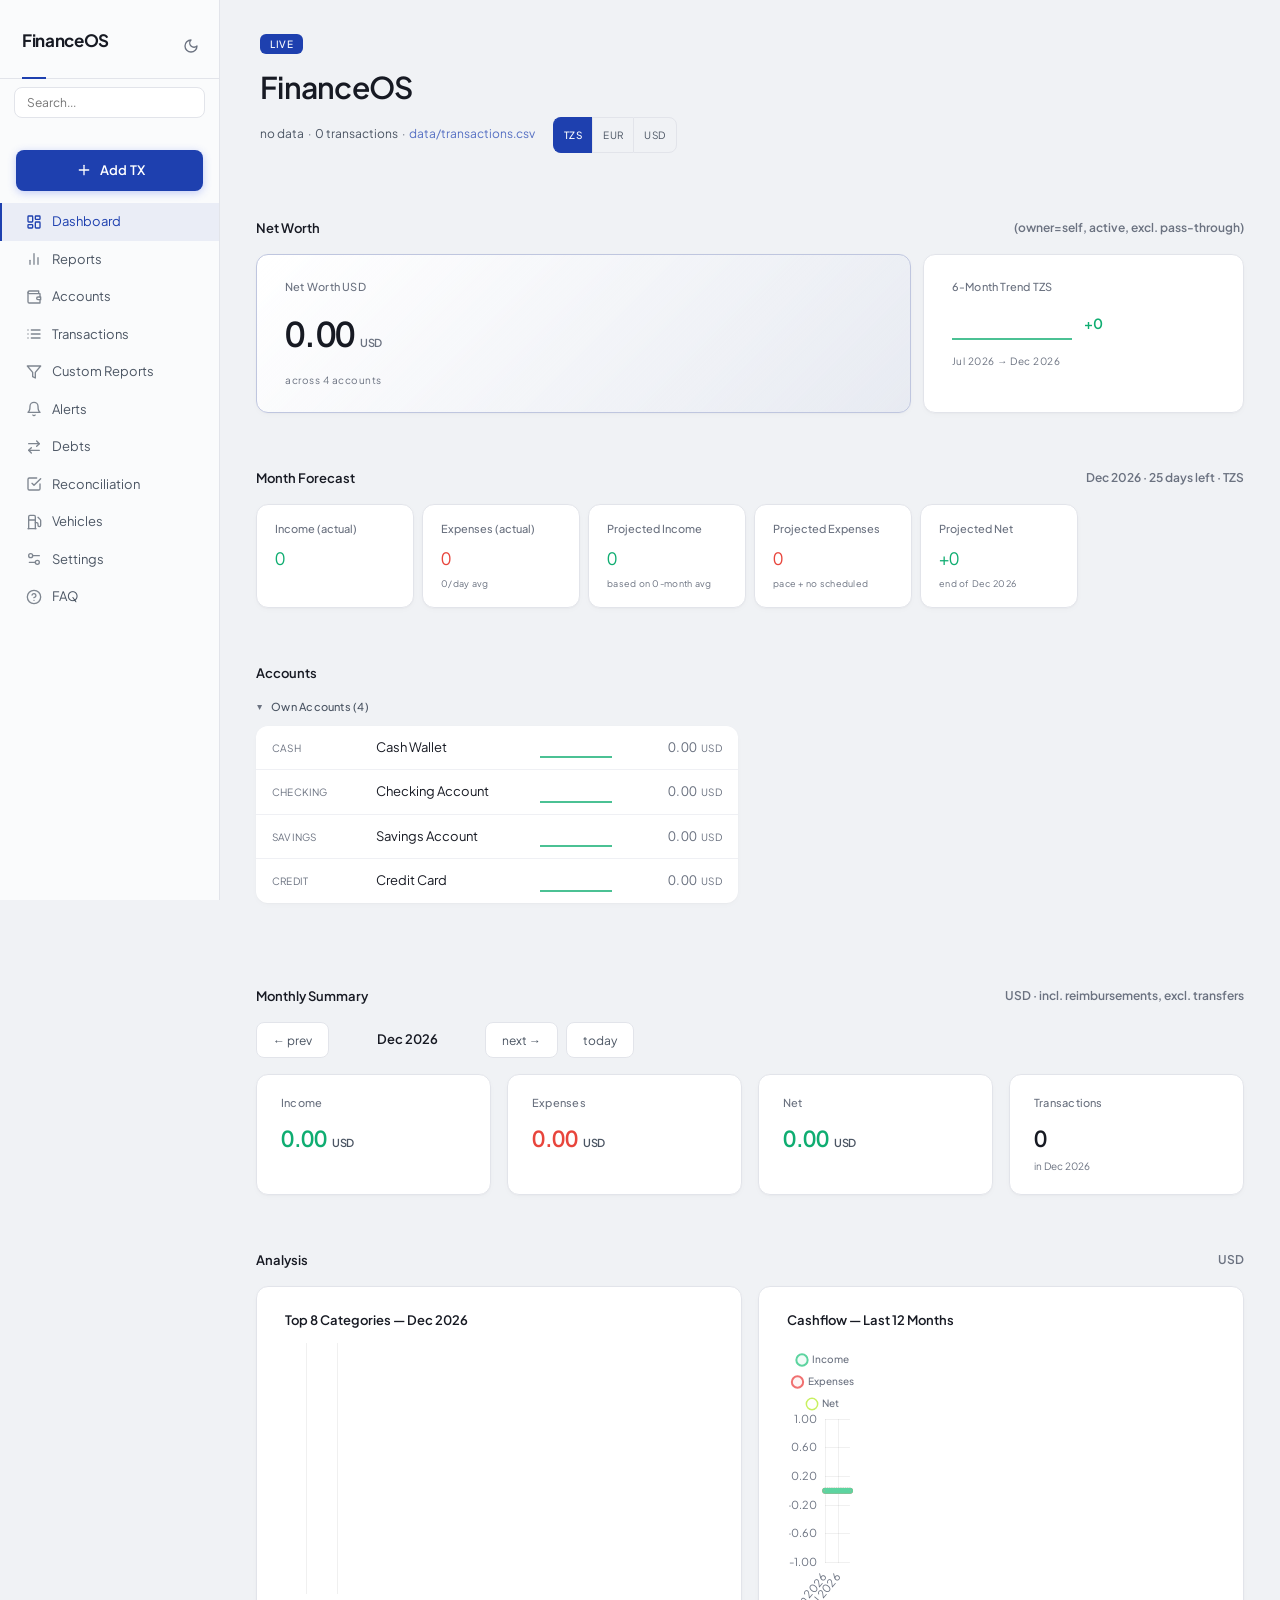
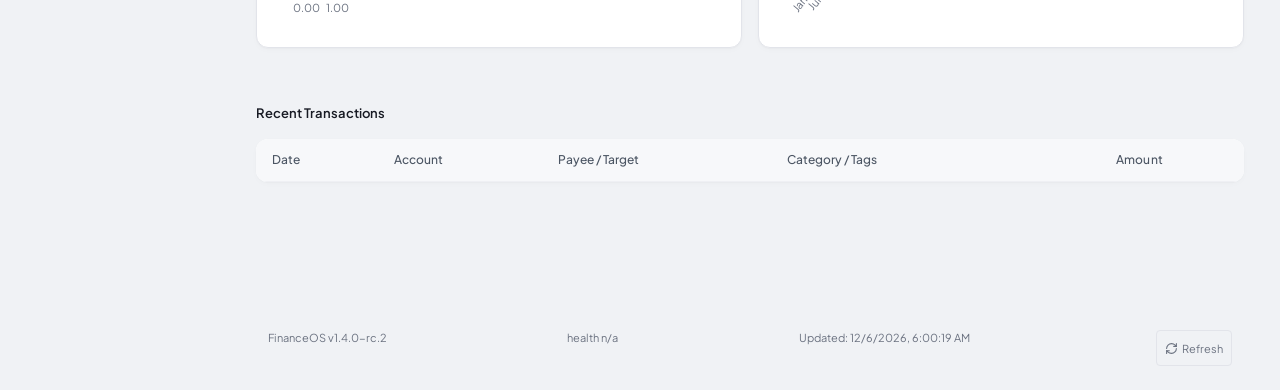
==== dashboard/index.html @ 074aa8d1 "fix: edit buttons in 6 modal forms (rc.2) Save buttons in the Scheduled-TX, Categories, Tags, Quick-" ====
<!DOCTYPE html>
<html lang="en">
<head>
<meta charset="UTF-8">
<meta name="viewport" content="width=device-width, initial-scale=1.0">
<title>FinanceOS</title>
<link rel="icon" type="image/svg+xml" href="data:image/svg+xml,%3Csvg xmlns='http://www.w3.org/2000/svg' viewBox='0 0 32 32'%3E%3Crect width='32' height='32' rx='6' fill='%230c0d0a'/%3E%3Crect x='7' y='17' width='4' height='9' rx='1' fill='%23c8f060'/%3E%3Crect x='14' y='12' width='4' height='14' rx='1' fill='%23c8f060'/%3E%3Crect x='21' y='7' width='4' height='19' rx='1' fill='%23c8f060'/%3E%3C/svg%3E">
<link rel="stylesheet" href="styles.css">
<script>
// Setup-wizard auto-redirect: fresh installs (no .setup_state.json AND no
// transactions.csv data rows) get bounced to setup.html. Async, non-blocking;
// a returning user with initialized=true never sees a flash.
(function() {
  fetch('/api/setup/status', { method: 'POST' })
    .then(r => r.json())
    .then(s => {
      if (s && !s.initialized && !s.has_data) {
        window.location.replace('setup.html');
      }
    })
    .catch(() => { /* no /api/setup yet on old deployments — stay put */ });
})();
</script>
</head>
<body>

<!-- Lucide icon sprite (SVG, no external dependency) -->
<svg xmlns="http://www.w3.org/2000/svg" style="display:none">
  <symbol id="i-plus" viewBox="0 0 24 24" fill="none" stroke="currentColor" stroke-width="2" stroke-linecap="round" stroke-linejoin="round"><path d="M5 12h14"/><path d="M12 5v14"/></symbol>
  <symbol id="i-dashboard" viewBox="0 0 24 24" fill="none" stroke="currentColor" stroke-width="2" stroke-linecap="round" stroke-linejoin="round"><rect width="7" height="9" x="3" y="3" rx="1"/><rect width="7" height="5" x="14" y="3" rx="1"/><rect width="7" height="9" x="14" y="12" rx="1"/><rect width="7" height="5" x="3" y="16" rx="1"/></symbol>
  <symbol id="i-bar-chart" viewBox="0 0 24 24" fill="none" stroke="currentColor" stroke-width="2" stroke-linecap="round" stroke-linejoin="round"><path d="M18 20V10"/><path d="M12 20V4"/><path d="M6 20v-6"/></symbol>
  <symbol id="i-wallet" viewBox="0 0 24 24" fill="none" stroke="currentColor" stroke-width="2" stroke-linecap="round" stroke-linejoin="round"><path d="M21 12V7H5a2 2 0 0 1 0-4h14v4"/><path d="M3 5v14a2 2 0 0 0 2 2h16v-5"/><path d="M18 12a2 2 0 0 0 0 4h4v-4Z"/></symbol>
  <symbol id="i-list" viewBox="0 0 24 24" fill="none" stroke="currentColor" stroke-width="2" stroke-linecap="round" stroke-linejoin="round"><line x1="8" x2="21" y1="6" y2="6"/><line x1="8" x2="21" y1="12" y2="12"/><line x1="8" x2="21" y1="18" y2="18"/><line x1="3" x2="3.01" y1="6" y2="6"/><line x1="3" x2="3.01" y1="12" y2="12"/><line x1="3" x2="3.01" y1="18" y2="18"/></symbol>
  <symbol id="i-bell" viewBox="0 0 24 24" fill="none" stroke="currentColor" stroke-width="2" stroke-linecap="round" stroke-linejoin="round"><path d="M6 8a6 6 0 0 1 12 0c0 7 3 9 3 9H3s3-2 3-9"/><path d="M10.3 21a1.94 1.94 0 0 0 3.4 0"/></symbol>
  <symbol id="i-arrows-lr" viewBox="0 0 24 24" fill="none" stroke="currentColor" stroke-width="2" stroke-linecap="round" stroke-linejoin="round"><path d="m16 3 4 4-4 4"/><path d="M20 7H4"/><path d="m8 21-4-4 4-4"/><path d="M4 17h16"/></symbol>
  <symbol id="i-check-square" viewBox="0 0 24 24" fill="none" stroke="currentColor" stroke-width="2" stroke-linecap="round" stroke-linejoin="round"><polyline points="9 11 12 14 22 4"/><path d="M21 12v7a2 2 0 0 1-2 2H5a2 2 0 0 1-2-2V5a2 2 0 0 1 2-2h11"/></symbol>
  <symbol id="i-gem" viewBox="0 0 24 24" fill="none" stroke="currentColor" stroke-width="2" stroke-linecap="round" stroke-linejoin="round"><path d="M6 3h12l4 6-10 13L2 9Z"/><path d="M11 3 8 9l4 13 4-13-3-6"/><path d="M2 9h20"/></symbol>
  <symbol id="i-settings" viewBox="0 0 24 24" fill="none" stroke="currentColor" stroke-width="2" stroke-linecap="round" stroke-linejoin="round"><path d="M20 7h-9"/><path d="M14 17H5"/><circle cx="17" cy="17" r="3"/><circle cx="7" cy="7" r="3"/></symbol>
  <symbol id="i-help" viewBox="0 0 24 24" fill="none" stroke="currentColor" stroke-width="2" stroke-linecap="round" stroke-linejoin="round"><circle cx="12" cy="12" r="10"/><path d="M9.09 9a3 3 0 0 1 5.83 1c0 2-3 3-3 3"/><line x1="12" y1="17" x2="12.01" y2="17"/></symbol>
  <symbol id="i-more" viewBox="0 0 24 24" fill="none" stroke="currentColor" stroke-width="2" stroke-linecap="round" stroke-linejoin="round"><circle cx="12" cy="12" r="1"/><circle cx="19" cy="12" r="1"/><circle cx="5" cy="12" r="1"/></symbol>
  <symbol id="i-zap" viewBox="0 0 24 24" fill="none" stroke="currentColor" stroke-width="2" stroke-linecap="round" stroke-linejoin="round"><polygon points="13 2 3 14 12 14 11 22 21 10 12 10 13 2"/></symbol>
  <symbol id="i-sun" viewBox="0 0 24 24" fill="none" stroke="currentColor" stroke-width="2" stroke-linecap="round" stroke-linejoin="round"><circle cx="12" cy="12" r="4"/><path d="M12 2v2"/><path d="M12 20v2"/><path d="m4.93 4.93 1.41 1.41"/><path d="m17.66 17.66 1.41 1.41"/><path d="M2 12h2"/><path d="M20 12h2"/><path d="m6.34 17.66-1.41 1.41"/><path d="m19.07 4.93-1.41 1.41"/></symbol>
  <symbol id="i-moon" viewBox="0 0 24 24" fill="none" stroke="currentColor" stroke-width="2" stroke-linecap="round" stroke-linejoin="round"><path d="M12 3a6 6 0 0 0 9 9 9 9 0 1 1-9-9Z"/></symbol>
  <symbol id="i-refresh" viewBox="0 0 24 24" fill="none" stroke="currentColor" stroke-width="2" stroke-linecap="round" stroke-linejoin="round"><path d="M3 12a9 9 0 0 1 9-9 9.75 9.75 0 0 1 6.74 2.74L21 8"/><path d="M21 3v5h-5"/><path d="M21 12a9 9 0 0 1-9 9 9.75 9.75 0 0 1-6.74-2.74L3 16"/><path d="M3 21v-5h5"/></symbol>
  <symbol id="i-funnel" viewBox="0 0 24 24" fill="none" stroke="currentColor" stroke-width="2" stroke-linecap="round" stroke-linejoin="round"><polygon points="22 3 2 3 10 12.46 10 19 14 21 14 12.46 22 3"/></symbol>
  <symbol id="i-fuel" viewBox="0 0 24 24" fill="none" stroke="currentColor" stroke-width="2" stroke-linecap="round" stroke-linejoin="round"><line x1="3" x2="15" y1="22" y2="22"/><line x1="4" x2="14" y1="9" y2="9"/><path d="M14 22V4a2 2 0 0 0-2-2H6a2 2 0 0 0-2 2v18"/><path d="M14 13h2a2 2 0 0 1 2 2v2a2 2 0 0 0 2 2 2 2 0 0 0 2-2V9.83a2 2 0 0 0-.59-1.42L18 5"/></symbol>
  <symbol id="i-trending-up" viewBox="0 0 24 24" fill="none" stroke="currentColor" stroke-width="2" stroke-linecap="round" stroke-linejoin="round"><polyline points="22 7 13.5 15.5 8.5 10.5 2 17"/><polyline points="16 7 22 7 22 13"/></symbol>
</svg>

<!-- Mobile top bar (visible only on mobile) -->
<header class="mobile-topbar" id="mobile-topbar">
  <button class="mobile-topbar-burger" id="mobile-burger" aria-label="Open navigation" data-i18n-aria-label="aria.burger_open">
    <span></span><span></span><span></span>
  </button>
  <div class="mobile-topbar-brand" data-brand-html>FinanceOS</div>
  <span id="alerts-badge-topbar" class="mobile-topbar-dot" style="display:none;"></span>
</header>

<!-- Drawer backdrop (mobile only, shows when drawer open) -->
<div class="drawer-backdrop" id="drawer-backdrop"></div>

<nav class="sidebar" id="sidebar">
  <div class="sidebar-logo"><span data-brand-html>FinanceOS</span>
    <button class="theme-toggle" id="theme-toggle" title="Toggle dark mode" data-i18n-title="header.theme_toggle_title" aria-label="Toggle dark mode" data-i18n-aria-label="aria.theme_toggle">
      <svg class="icon-sun"><use href="#i-sun"/></svg>
      <svg class="icon-moon"><use href="#i-moon"/></svg>
    </button>
  </div>
  <div style="padding:8px 14px 12px;">
    <input type="text" id="global-search" placeholder="Search..." data-i18n-placeholder="search.placeholder" autocomplete="off"
      style="width:100%;padding:7px 12px;font-size:12px;border:1px solid var(--border);border-radius:var(--radius-sm);background:var(--surface);color:var(--text);font-family:inherit;">
  </div>
  <ul class="sidebar-nav">
    <li><a href="#add-tx" data-page="add-tx" class="nav-add-tx"><span class="nav-icon"><svg><use href="#i-plus"/></svg></span><span data-i18n="nav.add_tx">Add TX</span></a></li>
    <li><a href="#dashboard" class="active" data-page="dashboard"><span class="nav-icon"><svg><use href="#i-dashboard"/></svg></span><span data-i18n="nav.dashboard">Dashboard</span></a></li>
    <li><a href="#reports" data-page="reports"><span class="nav-icon"><svg><use href="#i-bar-chart"/></svg></span><span data-i18n="nav.reports">Reports</span></a></li>
    <li><a href="#accounts" data-page="accounts"><span class="nav-icon"><svg><use href="#i-wallet"/></svg></span><span data-i18n="nav.accounts">Accounts</span></a></li>
    <li><a href="#transactions" data-page="transactions"><span class="nav-icon"><svg><use href="#i-list"/></svg></span><span data-i18n="nav.transactions">Transactions</span></a></li>
    <li data-feature="custom_reports"><a href="#custom-reports" data-page="custom-reports"><span class="nav-icon"><svg><use href="#i-funnel"/></svg></span><span data-i18n="nav.custom_reports">Custom Reports</span></a></li>
    <li><a href="#alerts" data-page="alerts"><span class="nav-icon"><svg><use href="#i-bell"/></svg></span><span data-i18n="nav.alerts">Alerts</span><span id="alerts-badge" style="background:var(--negative);color:#fff;border-radius:50%;font-size:9px;min-width:16px;height:16px;display:none;align-items:center;justify-content:center;margin-left:6px;"></span></a></li>
    <li data-feature="debt_tracking"><a href="#debts" data-page="debts"><span class="nav-icon"><svg><use href="#i-arrows-lr"/></svg></span><span data-i18n="nav.debts">Debts</span></a></li>
    <li data-feature="crdb_recon"><a href="#reconciliation" data-page="reconciliation"><span class="nav-icon"><svg><use href="#i-check-square"/></svg></span><span data-i18n="nav.reconciliation">Reconciliation</span></a></li>
    <li data-feature="metals"><a href="#metals" data-page="metals"><span class="nav-icon"><svg><use href="#i-gem"/></svg></span><span data-i18n="nav.metals">Metals</span></a></li>
    <li data-feature="vehicles"><a href="#vehicles" data-page="vehicles"><span class="nav-icon"><svg><use href="#i-fuel"/></svg></span><span data-i18n="nav.vehicles">Vehicles</span></a></li>
    <li id="nav-fx-charts" hidden><a href="#" target="_blank" rel="noopener noreferrer"><span class="nav-icon"><svg><use href="#i-trending-up"/></svg></span><span data-i18n="nav.fx_charts">FX Charts</span><span class="nav-ext" aria-hidden="true">↗</span></a></li>
    <li><a href="#settings" data-page="settings"><span class="nav-icon"><svg><use href="#i-settings"/></svg></span><span data-i18n="nav.settings">Settings</span></a></li>
    <li><a href="#faq" data-page="faq"><span class="nav-icon"><svg><use href="#i-help"/></svg></span><span data-i18n="nav.faq">FAQ</span></a></li>
  </ul>
</nav>

<div class="content-area">

  <!-- ═══ Dashboard Page ═══ -->
  <div id="page-dashboard" class="page active">
    <header>
      <span class="tag" id="source-tag">Preview</span>
      <h1 data-brand-html>FinanceOS</h1>
      <div class="subtitle">
        <span id="date-range">Loading data...</span>
        &nbsp;·&nbsp;
        <span id="tx-count">—</span>
        &nbsp;·&nbsp;
        <span class="src" id="source-label">data/transactions.csv</span>
      <span class="currency-switcher" id="currency-switcher">
        <button class="active" data-cur="TZS">TZS</button>
        <button data-cur="EUR">EUR</button>
        <button data-cur="USD">USD</button>
      </span>
      </div>
      <div class="fx-info" id="fx-info"></div>
    </header>
    <main id="dashboard">
      <div id="loading">
        <div class="skel-section"><div class="skel-title"></div><div class="skel-cards"><div class="skel-card"></div><div class="skel-card"></div><div class="skel-card"></div></div></div>
        <div class="skel-section"><div class="skel-title"></div><div class="skel-cards"><div class="skel-card skel-card-wide"></div><div class="skel-card skel-card-wide"></div></div></div>
        <div class="skel-section"><div class="skel-title"></div><div class="skel-line"></div><div class="skel-line skel-short"></div><div class="skel-line"></div><div class="skel-line skel-short"></div></div>
      </div>
    </main>
  </div>

  <!-- ═══ Reports Page ═══ -->
  <div id="page-reports" class="page">
    <div class="page-header">
      <h2 data-i18n-html="page.reports.title">Re<span class="accent">ports</span></h2>
      <div class="page-subtitle"><span id="reports-meta">Select a report</span></div>
    </div>
    <div class="page-content">
      <div id="reports-list-view"></div>
      <div id="reports-detail-view" style="display:none;"></div>
    </div>
  </div>

  <!-- ═══ Accounts Overview ═══ -->
  <div id="page-accounts" class="page">
    <div class="page-header">
      <h2 data-i18n-html="page.accounts.title">Acc<span class="accent">ounts</span></h2>
    </div>
    <div class="page-content" id="accounts-overview-content"></div>
  </div>

  <!-- ═══ Account Detail ═══ -->
  <div id="page-account" class="page">
    <div class="page-header" id="account-header"></div>
    <div class="page-content" id="account-content"></div>
  </div>

  <!-- ═══ Transactions Page ═══ -->
  <div id="page-transactions" class="page">
    <div class="page-header">
      <h2 data-i18n-html="page.transactions.title">Trans<span class="accent">actions</span></h2>
      <div class="page-meta" id="tx-page-meta"></div>
    </div>
    <div class="page-content" id="tx-page-content"></div>
  </div>

  <!-- ═══ Custom Reports Page ═══ -->
  <div id="page-custom-reports" class="page" data-feature="custom_reports">
    <div class="page-header">
      <h2 data-i18n-html="page.custom_reports.title">Custom <span class="accent">Reports</span></h2>
      <div class="page-subtitle" id="custom-reports-meta">User-defined reports with custom filters</div>
    </div>
    <div class="page-content" id="custom-reports-content"></div>
  </div>

  <!-- ═══ Search Page ═══ -->
  <div id="page-search" class="page">
    <div class="page-content" id="search-content" style="padding-top:24px;"></div>
  </div>

  <!-- ═══ Alerts Page ═══ -->
  <div id="page-alerts" class="page">
    <div class="page-header">
      <h2 data-i18n-html="page.alerts.title">Al<span class="accent">erts</span></h2>
      <div class="page-subtitle" id="alerts-meta">Notifications and warnings</div>
    </div>
    <div class="page-content" id="alerts-content"></div>
  </div>

  <!-- ═══ Reconciliation Page ═══ -->
  <div id="page-debts" class="page">
    <div class="page-header">
      <h2 data-i18n-html="page.debts.title">Debts <span class="accent">&amp; Receivables</span></h2>
      <div class="page-subtitle" id="debts-meta">Open balances with third parties</div>
    </div>
    <div class="page-content" id="debts-content"></div>
  </div>

  <div id="page-reconciliation" class="page">
    <div class="page-header">
      <h2 data-i18n-html="page.reconciliation.title">Recon<span class="accent">ciliation</span></h2>
      <div class="page-subtitle" id="recon-meta" data-i18n="page.reconciliation.subtitle">Bank statement reconciliation</div>
    </div>
    <div class="page-content" id="recon-content"></div>
  </div>

  <!-- ═══ Precious Metals Page ═══ -->
  <div id="page-metals" class="page">
    <div class="page-header">
      <h2 data-i18n-html="page.metals.title">Precious <span class="accent">Metals</span></h2>
      <div class="page-subtitle" id="metals-meta">Gold &amp; Silver portfolio</div>
    </div>
    <div class="page-content" id="metals-content"></div>
  </div>

  <!-- ═══ Vehicles Page ═══ -->
  <div id="page-vehicles" class="page" data-feature="vehicles">
    <div class="page-header">
      <h2 data-i18n-html="page.vehicles.title">Veh<span class="accent">icles</span></h2>
      <div class="page-subtitle" id="vehicles-meta" data-i18n="page.vehicles.subtitle">Fuel log &amp; consumption</div>
    </div>
    <div class="page-content" id="vehicles-content"></div>
  </div>

  <!-- ═══ Add TX Page ═══ -->
  <div id="page-add-tx" class="page">
    <div class="page-header">
      <h2 data-i18n-html="page.add_tx.title">Add <span class="accent">Transaction</span></h2>
      <div class="page-subtitle" data-i18n="page.add_tx.subtitle">Manual entry</div>
    </div>
    <div class="page-content" id="add-tx-content"></div>
  </div>

  <!-- ═══ Payees Page ═══ -->
  <div id="page-payees" class="page">
    <div class="page-header">
      <h2 data-i18n-html="page.payees.title">Pay<span class="accent">ees</span></h2>
      <div class="page-subtitle" id="payees-meta">Payee defaults for transaction parsing</div>
    </div>
    <div class="page-content" id="payees-content"></div>
  </div>

  <!-- ═══ Settings Page ═══ -->
  <div id="page-settings" class="page">
    <div class="page-header">
      <h2 data-i18n-html="page.settings.title">Set<span class="accent">tings</span></h2>
      <div class="page-subtitle" data-i18n="page.settings.subtitle">Categories &amp; Tags</div>
    </div>
    <div class="page-content" id="settings-content"></div>
  </div>

  <div id="page-faq" class="page">
    <div class="page-header">
      <h2 data-i18n-html="page.faq.title">F<span class="accent">AQ</span></h2>
      <div class="page-subtitle" data-i18n="page.faq.subtitle">Feature reference &amp; conventions</div>
    </div>
    <div class="page-content" id="faq-content"></div>
  </div>

  <footer>
    <span><span data-brand>FinanceOS</span> <span style="color:var(--muted);">v1.4.0-rc.2</span></span>
    <span id="footer-status"></span>
    <span id="footer-updated">—</span>
    <button id="refresh-btn" title="Refresh data (Shift+R)" data-i18n-title="footer.refresh_title" style="background:none;border:1px solid var(--border);border-radius:var(--radius-xs);padding:3px 8px;cursor:pointer;color:var(--muted);display:inline-flex;align-items:center;gap:4px;font-size:11px;font-family:inherit;margin-left:6px;transition:color 0.15s,border-color 0.15s;">
      <svg style="width:13px;height:13px;"><use href="#i-refresh"/></svg> <span data-i18n="footer.refresh_label">Refresh</span>
    </button>
  </footer>
</div>

<!-- Mobile FAB (Add TX) — hidden on desktop -->
<button class="fab-add-tx" id="fab-add-tx" aria-label="Add Transaction" data-i18n-aria-label="aria.fab_add_tx">
  <svg><use href="#i-plus"/></svg>
</button>


<script defer src="lib/papaparse.min.js"></script>
<script defer src="lib/chart.umd.min.js"></script>
<script defer src="lib/xlsx.mini.min.js"></script>
<script defer src="i18n.js"></script>
<script defer src="core.js"></script>
<script defer src="dashboard.js"></script>
<script defer src="pages-debts.js"></script>
<script defer src="pages-widgets.js"></script>
<script defer src="pages-accounts.js"></script>
<script defer src="pages-reconciliation.js"></script>
<script defer src="pages-transactions.js"></script>
<script defer src="pages-search.js"></script>
<script defer src="pages-alerts.js"></script>
<script defer src="custom-reports.js"></script>
<script defer src="custom-reports-ui.js"></script>
<script defer src="reports-export.js"></script>
<script defer src="reports-shared.js"></script>
<script defer src="reports-income-expense.js"></script>
<script defer src="reports-bills.js"></script>
<script defer src="reports-categories.js"></script>
<script defer src="reports-business.js"></script>
<script defer src="reports-trends.js"></script>
<script defer src="reports-fx-cash.js"></script>
<script defer src="reports-deepdive.js"></script>
<script defer src="reports-audit-budget.js"></script>
<script defer src="reports.js"></script>
<script defer src="forms-edit-tx.js"></script>
<script defer src="pages-payees.js"></script>
<script defer src="settings-finance.js"></script>
<script defer src="pages-settings.js"></script>
<script defer src="pages-settings-reports.js"></script>
<script defer src="forms-add-tx.js"></script>
<script defer src="vehicles.js"></script>
<script defer src="faq.js"></script>

</body>
</html>
---- dashboard/styles.css ----
/* ─── Local Font ─────────────────────────────────────── */
  @font-face {
    font-family: 'Plus Jakarta Sans';
    font-style: normal;
    font-weight: 300 700;
    font-display: swap;
    src: url(fonts/pjs-latin-ext.woff2) format('woff2');
    unicode-range: U+0100-02BA, U+02BD-02C5, U+02C7-02CC, U+02CE-02D7, U+02DD-02FF, U+0304, U+0308, U+0329, U+1D00-1DBF, U+1E00-1E9F, U+1EF2-1EFF, U+2020, U+20A0-20AB, U+20AD-20C0, U+2113, U+2C60-2C7F, U+A720-A7FF;
  }
  @font-face {
    font-family: 'Plus Jakarta Sans';
    font-style: normal;
    font-weight: 300 700;
    font-display: swap;
    src: url(fonts/pjs-latin.woff2) format('woff2');
    unicode-range: U+0000-00FF, U+0131, U+0152-0153, U+02BB-02BC, U+02C6, U+02DA, U+02DC, U+0304, U+0308, U+0329, U+2000-206F, U+20AC, U+2122, U+2191, U+2193, U+2212, U+2215, U+FEFF, U+FFFD;
  }

  :root {
    --bg: #f0f2f5;
    --surface: #ffffff;
    --surface-2: #f7f8fa;
    --surface-3: #eceef2;
    --sidebar-bg: #fafbfc;
    --border: #e2e4ea;
    --border-soft: #eff0f4;
    --accent: #1e40af;
    --accent-dim: #2563eb;
    --accent-glow: rgba(30,64,175,0.07);
    --accent-subtle: rgba(30,64,175,0.04);
    --text: #171a23;
    --muted: #6b7280;
    --muted-soft: #4b5563;
    --positive: #0fad71;
    --negative: #e8453c;
    --info: #3578de;
    --warn: #e8930c;
    --chart-grid: rgba(0,0,0,0.06);
    --chart-text: #6b7280;
    --chart-border: #e2e4ea;
    --radius: 12px;
    --radius-sm: 8px;
    --radius-xs: 4px;
    --shadow-xs: 0 1px 2px rgba(0,0,0,0.02);
    --shadow: 0 1px 2px rgba(0,0,0,0.03), 0 2px 6px rgba(0,0,0,0.02);
    --shadow-md: 0 2px 8px rgba(0,0,0,0.05), 0 1px 3px rgba(0,0,0,0.02);
    --shadow-lg: 0 4px 20px rgba(0,0,0,0.08), 0 1px 4px rgba(0,0,0,0.03);
  }

  /* ─── Dark Theme ───────────────────────────────────── */
  :root.dark {
    --bg: #0f1117;
    --surface: #1a1d27;
    --surface-2: #21242f;
    --surface-3: #292c38;
    --sidebar-bg: #141620;
    --border: #2c2f3a;
    --border-soft: #232630;
    --accent: #60a5fa;
    --accent-dim: #93c5fd;
    --accent-glow: rgba(96,165,250,0.12);
    --accent-subtle: rgba(96,165,250,0.06);
    --text: #e4e6eb;
    --muted: #6b6f7a;
    --muted-soft: #9a9da6;
    --positive: #34d399;
    --negative: #f07070;
    --info: #60a5fa;
    --warn: #f0a030;
    --chart-grid: rgba(255,255,255,0.06);
    --chart-text: #9a9da6;
    --chart-border: #2c2f3a;
    --shadow-xs: 0 1px 2px rgba(0,0,0,0.2);
    --shadow: 0 1px 2px rgba(0,0,0,0.25), 0 2px 6px rgba(0,0,0,0.2);
    --shadow-md: 0 2px 8px rgba(0,0,0,0.3), 0 1px 3px rgba(0,0,0,0.2);
    --shadow-lg: 0 4px 20px rgba(0,0,0,0.4), 0 1px 4px rgba(0,0,0,0.25);
  }

  /* Theme toggle */
  .theme-toggle {
    position: absolute;
    right: 16px;
    top: 28px;
    background: none;
    border: none;
    padding: 4px;
    cursor: pointer;
    color: var(--muted);
    border-radius: var(--radius-xs);
    display: flex;
    align-items: center;
    justify-content: center;
    transition: color 0.2s;
  }
  .theme-toggle:hover { color: var(--text); background: var(--accent-glow); border-color: transparent; }
  .theme-toggle svg { width: 16px; height: 16px; }
  :root.dark .icon-moon { display: none; }
  :root:not(.dark) .icon-sun { display: none; }

  /* Dark mode: modal overlay lighter backdrop */
  :root.dark .modal-overlay { background: rgba(0,0,0,0.5); }

  /* Dark mode: mobile bottom bar */
  @media (max-width: 768px) {
    .theme-toggle { top: auto; right: auto; position: static; }
  }

  * { box-sizing: border-box; margin: 0; padding: 0; }

  html, body { background: var(--bg); color: var(--text); }
  body {
    font-family: 'Plus Jakarta Sans', -apple-system, BlinkMacSystemFont, sans-serif;
    font-size: 14px;
    line-height: 1.5;
    min-height: 100vh;
    background: var(--bg);
  }

  a { color: var(--accent); text-decoration: none; }
  a:hover { text-decoration: underline; }

  button {
    font-family: inherit;
    background: var(--surface);
    color: var(--muted-soft);
    border: 1px solid var(--border);
    padding: 7px 16px;
    min-height: 36px;
    cursor: pointer;
    font-size: 12px;
    transition: all 0.2s;
    border-radius: var(--radius-sm);
  }
  button:hover { border-color: var(--accent); color: var(--accent); background: var(--accent-glow); }
  button:disabled { opacity: 0.35; cursor: default; pointer-events: none; }
  button.active { background: var(--accent); color: #fff; border-color: var(--accent); font-weight: 500; }

  /* Focus-visible for keyboard navigation (WCAG 2.4.7) */
  :focus-visible {
    outline: 2px solid var(--accent);
    outline-offset: 2px;
  }
  button:focus-visible { outline-offset: 1px; }
  input:focus-visible, select:focus-visible, textarea:focus-visible {
    outline: 2px solid var(--accent);
    outline-offset: 0;
  }

  /* Entrance animations */
  @keyframes fadeUp {
    from { opacity: 0; transform: translateY(12px); }
    to { opacity: 1; transform: translateY(0); }
  }
  @keyframes fadeIn {
    from { opacity: 0; }
    to { opacity: 1; }
  }
  .section { animation: fadeUp 0.4s ease both; }
  .section:nth-child(2) { animation-delay: 0.06s; }
  .section:nth-child(3) { animation-delay: 0.12s; }
  .section:nth-child(4) { animation-delay: 0.18s; }
  .section:nth-child(5) { animation-delay: 0.24s; }

  /* Respect reduced motion preference */
  @media (prefers-reduced-motion: reduce) {
    *, *::before, *::after {
      animation-duration: 0.01ms !important;
      animation-delay: 0ms !important;
      transition-duration: 0.01ms !important;
    }
  }

  header {
    padding: 32px 40px 24px;
    margin-bottom: 8px;
    position: relative;
    overflow: hidden;
  }
  .tag {
    display: inline-block;
    background: var(--accent);
    color: #fff;
    font-size: 10px;
    font-weight: 500;
    letter-spacing: 0.06em;
    text-transform: uppercase;
    padding: 3px 10px 2px;
    margin-bottom: 16px;
    border-radius: 6px;
  }
  .tag.preview { background: var(--warn); color: #fff; }
  h1 {
    font-size: clamp(24px, 3vw, 30px);
    font-weight: 600;
    line-height: 1.15;
    letter-spacing: -0.025em;
    margin-bottom: 8px;
  }
  h1 em { font-style: normal; color: var(--accent); }
  h1 .accent, h2 .accent { color: var(--accent); }
  .subtitle {
    color: var(--muted);
    font-size: 12px;
    letter-spacing: 0;
    margin-top: 12px;
  }
  .subtitle span { color: var(--muted-soft); }
  .subtitle .src { color: var(--accent-dim); }

  .currency-switcher {
    display: inline-flex;
    gap: 0;
    margin-left: 16px;
    vertical-align: middle;
  }
  .currency-switcher button {
    padding: 3px 10px;
    font-size: 10px;
    letter-spacing: 0.04em;
    border-radius: 0;
    border-right-width: 0;
    background: transparent;
  }
  .currency-switcher button:first-child { border-radius: var(--radius-sm) 0 0 var(--radius-sm); }
  .currency-switcher button:last-child { border-radius: 0 var(--radius-sm) var(--radius-sm) 0; border-right-width: 1px; }
  .currency-switcher button.active { background: var(--accent); color: #fff; border-color: var(--accent); }
  .fx-info {
    font-size: 11px;
    color: var(--muted);
    letter-spacing: 0;
    margin-top: 6px;
  }
  .fx-info .fx-rate { color: var(--muted-soft); }

  main {
    padding: 28px 36px 60px;
    max-width: 1400px;
    /* Left-aligned (no margin: 0 auto) for consistency with .page-content
       so Dashboard does not float in the middle on wide monitors. */
  }

  /* Wide-screen breakpoints: let content use more horizontal space on
     large monitors while keeping comfortable reading width on mid-size
     displays. Applies to both the Dashboard (<main>) and all other
     pages (.page-content). */
  @media (min-width: 1800px) {
    main,
    .page-content {
      max-width: 1600px;
    }
  }
  @media (min-width: 2200px) {
    main,
    .page-content {
      max-width: 1800px;
    }
  }

  .section {
    margin-bottom: 56px;
  }
  .section-title {
    font-size: 13px;
    font-weight: 600;
    letter-spacing: 0;
    text-transform: none;
    color: var(--text);
    margin-bottom: 16px;
    display: flex;
    align-items: center;
    justify-content: space-between;
  }
  .section-title .hint { color: var(--muted); font-size: 12px; letter-spacing: 0; text-transform: none; }

  /* Net-Worth */
  .networth {
    display: grid;
    grid-template-columns: repeat(auto-fit, minmax(240px, 1fr));
    gap: 12px;
  }
  .networth-card {
    background: var(--surface);
    border: 1px solid var(--border);
    border-radius: var(--radius);
    box-shadow: var(--shadow);
    padding: 24px 28px;
    position: relative;
    transition: all 0.2s;
  }
  .networth-card:hover { box-shadow: var(--shadow-md); }
  /* Hero card — the largest-balance currency gets visual prominence so the
     primary number is the first thing the eye lands on. Spans 2 columns on
     wide grids; collapses gracefully on narrow widths via grid auto-flow. */
  .networth-card.hero {
    grid-column: span 2;
    background: linear-gradient(135deg, var(--surface) 0%, var(--accent-subtle) 100%);
    border-color: color-mix(in srgb, var(--accent) 18%, var(--border));
  }
  .networth-card.hero .nw-value { font-size: 34px; }
  .nw-label { font-size: 11px; letter-spacing: 0.02em; text-transform: none; color: var(--muted); margin-bottom: 12px; font-weight: 500; }
  .nw-value {
    font-weight: 600;
    font-size: 26px;
    color: var(--text);
    letter-spacing: -0.02em;
    font-variant-numeric: tabular-nums;
  }
  .nw-currency { color: var(--muted); font-size: 11px; margin-left: 6px; }
  .nw-breakdown { margin-top: 14px; font-size: 10px; color: var(--muted); letter-spacing: 0.05em; }

  /* Inline trend strip on the hero card — sparkline + delta + range */
  .nw-trend-strip {
    display: flex;
    align-items: center;
    gap: 10px;
    margin-top: 14px;
    padding-top: 12px;
    border-top: 1px solid var(--border-soft);
    flex-wrap: wrap;
  }
  .nw-trend-delta {
    font-size: 13px;
    font-weight: 600;
    font-variant-numeric: tabular-nums;
    display: inline-flex;
    align-items: baseline;
    gap: 6px;
  }
  .nw-trend-delta.positive { color: var(--positive); }
  .nw-trend-delta.negative { color: var(--negative); }
  .nw-trend-pct {
    font-size: 11px;
    font-weight: 500;
    opacity: 0.8;
  }
  .nw-trend-range {
    font-size: 10px;
    color: var(--muted);
    letter-spacing: 0.04em;
    margin-left: auto;
  }
  /* On narrow viewports, drop hero spanning so cards stack cleanly */
  @media (max-width: 720px) {
    .networth-card.hero { grid-column: span 1; }
    .networth-card.hero .nw-value { font-size: 26px; }
  }

  /* Accounts */
  .accounts-group { margin-bottom: 28px; }
  /* When .accounts-group is a <details> element, hide the native disclosure
     marker — we render our own ▸ caret in summary that rotates on open */
  details.accounts-group { display: block; }
  details.accounts-group > summary {
    list-style: none;
    cursor: pointer;
    user-select: none;
    display: flex;
    align-items: center;
    gap: 8px;
  }
  details.accounts-group > summary::-webkit-details-marker { display: none; }
  details.accounts-group > summary::marker { content: ''; }
  details.accounts-group .group-caret {
    display: inline-block;
    transition: transform 0.18s ease;
    color: var(--muted);
    font-size: 10px;
  }
  details.accounts-group[open] > summary .group-caret { transform: rotate(90deg); }
  details.accounts-group > summary:hover .group-caret { color: var(--accent); }
  .group-label {
    font-size: 11px;
    letter-spacing: 0.02em;
    text-transform: none;
    color: var(--muted-soft);
    margin-bottom: 10px;
    padding-left: 2px;
    font-weight: 500;
  }
  .accounts {
    display: grid;
    grid-template-columns: repeat(auto-fill, minmax(240px, 1fr));
    gap: 8px;
  }
  .account {
    background: var(--surface);
    border: 1px solid var(--border);
    border-radius: var(--radius);
    box-shadow: var(--shadow);
    padding: 16px 18px;
    position: relative;
    overflow: hidden;
    transition: all 0.2s;
  }
  .account:hover { box-shadow: var(--shadow-md); }
  .account.archived { opacity: 0.5; }
  .acc-name {
    font-size: 12px;
    color: var(--text);
    margin-bottom: 4px;
  }
  .acc-alias {
    font-size: 10px;
    color: var(--muted);
    letter-spacing: 0.02em;
    text-transform: uppercase;
    margin-left: 6px;
  }
  .acc-balance {
    font-size: 17px;
    color: var(--text);
    margin-top: 6px;
    font-weight: 400;
  }
  .acc-balance.negative { color: var(--negative); }
  .acc-currency { font-size: 10px; color: var(--muted); margin-left: 4px; }
  .acc-meta {
    font-size: 10px;
    color: var(--muted);
    margin-top: 4px;
    letter-spacing: 0.04em;
  }

  /* Month Summary */
  .month-summary {
    display: grid;
    grid-template-columns: repeat(auto-fit, minmax(200px, 1fr));
    gap: 16px;
  }
  .summary-card {
    background: var(--surface);
    border: 1px solid var(--border);
    border-radius: var(--radius);
    box-shadow: var(--shadow);
    padding: 20px 24px;
    transition: all 0.2s;
  }
  .summary-card:hover { box-shadow: var(--shadow-md); }
  .summary-card .label {
    font-size: 11px;
    letter-spacing: 0.02em;
    text-transform: none;
    color: var(--muted);
    margin-bottom: 10px;
    font-weight: 500;
  }
  .summary-card .value {
    font-weight: 600;
    font-size: 22px;
    letter-spacing: -0.02em;
    font-variant-numeric: tabular-nums;
  }
  .summary-card .value.positive { color: var(--positive); }
  .summary-card .value.negative { color: var(--negative); }
  .summary-card .cur { color: var(--muted-soft); font-size: 11px; margin-left: 6px; }
  .summary-card .meta { font-size: 10px; color: var(--muted); margin-top: 4px; }

  /* KPI grid + card — denser variant of summary-card used at the top of
     reports. Same visual language (label small/muted, value large/bold,
     optional delta), but tighter padding so 4-6 fit on one row. */
  .kpi-grid {
    display: grid;
    grid-template-columns: repeat(auto-fit, minmax(160px, 1fr));
    gap: 12px;
    margin-bottom: 20px;
  }
  .kpi-card {
    background: var(--surface);
    border: 1px solid var(--border);
    border-radius: var(--radius);
    box-shadow: var(--shadow);
    padding: 14px 16px;
    transition: box-shadow 0.2s;
  }
  .kpi-card:hover { box-shadow: var(--shadow-md); }
  .kpi-card .label {
    font-size: 11px;
    color: var(--muted);
    margin-bottom: 6px;
    font-weight: 500;
  }
  .kpi-card .value {
    font-weight: 600;
    font-size: 18px;
    letter-spacing: -0.01em;
    font-variant-numeric: tabular-nums;
  }
  .kpi-card .value.positive { color: var(--positive); }
  .kpi-card .value.negative { color: var(--negative); }
  .kpi-card .cur { color: var(--muted-soft); font-size: 11px; margin-left: 4px; }
  .kpi-card .delta {
    font-size: 10px;
    color: var(--muted);
    margin-top: 4px;
    font-variant-numeric: tabular-nums;
  }
  .kpi-card .delta.positive { color: var(--positive); }
  .kpi-card .delta.negative { color: var(--negative); }

  .month-nav {
    display: flex;
    gap: 8px;
    align-items: center;
    margin-bottom: 16px;
  }
  .month-nav .current {
    padding: 6px 14px;
    font-size: 13px;
    color: var(--text);
    min-width: 140px;
    text-align: center;
    font-weight: 600;
  }

  /* Chart containers */
  .chart-wrap {
    background: var(--surface);
    border: 1px solid var(--border);
    border-radius: var(--radius);
    box-shadow: var(--shadow);
    padding: 24px 28px;
  }
  .chart-row {
    display: grid;
    grid-template-columns: 1fr 1fr;
    gap: 16px;
  }
  @media (max-width: 980px) {
    .chart-row { grid-template-columns: 1fr; }
  }
  /* Fix: Chart.js needs a container with fixed height when
     maintainAspectRatio: false is set, otherwise the canvas grows endlessly */
  .chart-canvas-box {
    position: relative;
    height: 280px;
    width: 100%;
    margin-top: 8px;
  }
  .chart-canvas-box canvas {
    max-width: 100%;
  }

  /* Recent tx table */
  .tx-table {
    width: 100%;
    border-collapse: separate;
    border-spacing: 0;
    background: var(--surface);
    border-radius: var(--radius);
    box-shadow: var(--shadow);
    overflow: hidden;
  }
  .tx-table th, .tx-table td {
    padding: 12px 16px;
    text-align: left;
    font-size: 13px;
    border-bottom: 1px solid var(--border-soft);
  }
  .tx-table th {
    font-size: 12px;
    letter-spacing: 0;
    text-transform: none;
    color: var(--muted-soft);
    font-weight: 500;
    background: var(--surface-2);
  }
  .tx-table tr:last-child td { border-bottom: none; }
  .tx-table tr { transition: background 0.15s; }
  .tx-table tr:hover td { background: var(--surface-2); }
  .tx-table .amt { text-align: right; font-variant-numeric: tabular-nums; letter-spacing: 0.02em; }
  .tx-table .amt.expense { color: var(--negative); }
  .tx-table .amt.income { color: var(--positive); }
  .tx-table .amt.transfer { color: var(--info); }
  /* Account-list balance states (used in renderAccounts row class on .amt) */
  .tx-table .amt.negative { color: var(--negative); }
  .tx-table .amt.zero { color: var(--muted); }
  .tx-table tr.row-archived td { opacity: 0.55; }
  .tx-table .cat { color: var(--muted-soft); }
  .tx-table .tag-chip {
    display: inline-block;
    font-size: 10px;
    letter-spacing: 0.01em;
    padding: 2px 8px;
    background: var(--accent-glow);
    color: var(--accent-dim);
    border-radius: 6px;
    margin-right: 3px;
  }

  .tx-table .td-chk { width: 28px; text-align: center; padding: 4px; }
  .tx-table .td-chk input[type="checkbox"] { cursor: pointer; }
  .tx-table tr.row-selected { background: var(--accent-glow); }

  .bulk-bar {
    display: flex;
    align-items: center;
    gap: 8px;
    padding: 8px 14px;
    margin-bottom: 10px;
    background: var(--accent-glow);
    border: 1px solid var(--accent-dim);
    border-radius: var(--radius-sm);
    font-size: 12px;
  }
  .bulk-count { font-weight: 600; color: var(--accent); margin-right: 4px; }
  .bulk-btn { padding: 4px 12px; font-size: 11px; border-radius: var(--radius-xs); cursor: pointer; border: 1px solid var(--border); background: var(--surface); color: var(--text); }
  .bulk-btn:hover { border-color: var(--accent); color: var(--accent); }
  .bulk-btn-danger { color: var(--negative); border-color: var(--negative); }
  .bulk-btn-danger:hover { background: var(--negative); color: #fff; }

  .tx-table .cat-link {
    cursor: pointer;
    border-bottom: 1px dashed var(--muted);
    transition: color 0.15s, border-color 0.15s;
  }
  .tx-table .cat-link:hover {
    color: var(--accent);
    border-color: var(--accent);
  }

  /* Loading & error */
  .loading, .error {
    padding: 40px;
    text-align: center;
    color: var(--muted);
    font-size: 12px;
  }
  .error { color: var(--negative); }

  /* Skeleton loading screens */
  @keyframes shimmer {
    0% { background-position: -400px 0; }
    100% { background-position: 400px 0; }
  }
  .skel-section { margin-bottom: 28px; }
  .skel-title {
    height: 14px; width: 140px; border-radius: 4px; margin-bottom: 14px;
    background: linear-gradient(90deg, var(--surface-2) 25%, var(--surface-3) 50%, var(--surface-2) 75%);
    background-size: 800px 100%; animation: shimmer 1.5s infinite linear;
  }
  .skel-cards { display: flex; gap: 16px; }
  .skel-card {
    flex: 1; height: 80px; border-radius: var(--radius-sm);
    background: linear-gradient(90deg, var(--surface-2) 25%, var(--surface-3) 50%, var(--surface-2) 75%);
    background-size: 800px 100%; animation: shimmer 1.5s infinite linear;
  }
  .skel-card-wide { height: 200px; }
  .skel-line {
    height: 12px; width: 100%; border-radius: 4px; margin-bottom: 10px;
    background: linear-gradient(90deg, var(--surface-2) 25%, var(--surface-3) 50%, var(--surface-2) 75%);
    background-size: 800px 100%; animation: shimmer 1.5s infinite linear;
  }
  .skel-short { width: 60%; }

  footer {
    padding: 32px 48px 24px;
    font-size: 11px;
    color: var(--muted);
    letter-spacing: 0;
    display: flex;
    justify-content: space-between;
    margin-top: auto;
  }

  .goal-bar-bg {
    height: 8px;
    background: var(--border);
    border-radius: 4px;
    overflow: hidden;
  }
  .goal-bar-fill {
    height: 100%;
    border-radius: 4px;
    transition: width 0.3s ease;
  }
  .goal-item {
    padding: 10px 0;
    border-bottom: 1px solid var(--border);
  }
  .goal-item:last-child { border-bottom: none; }

  .budget-item {
    padding: 6px 0;
  }

  /* Bullet chart for budget tracking */
  .bullet-chart {
    position: relative;
    height: 20px;
    border-radius: 3px;
    overflow: hidden;
    display: flex;
  }
  .bullet-zone {
    height: 100%;
  }
  .bullet-zone-good { background: rgba(16,185,129,0.15); }
  .bullet-zone-warn { background: rgba(245,158,11,0.18); }
  .bullet-zone-danger { background: rgba(232,69,60,0.18); }
  .bullet-zone-over { background: rgba(232,69,60,0.10); }
  .bullet-bar {
    position: absolute;
    top: 5px;
    left: 0;
    height: 10px;
    border-radius: 2px;
    background: var(--text);
    opacity: 0.7;
    transition: width 0.3s ease;
  }
  :root.dark .bullet-bar { background: var(--text); opacity: 0.55; }
  .bullet-target {
    position: absolute;
    top: 1px;
    width: 2px;
    height: 18px;
    background: var(--text);
    opacity: 0.35;
    border-radius: 1px;
  }

  /* Empty state pattern */
  .empty-state {
    text-align: center;
    padding: 48px 24px;
    color: var(--muted);
    background: var(--surface);
    border: 1px dashed var(--border);
    border-radius: var(--radius);
  }
  /* Compact variant — for inline empty states inside detail panels (debt
     payments, payee overlay, etc.). No background/border, less padding. */
  .empty-state.compact {
    padding: 24px 16px;
    background: transparent;
    border: none;
  }
  .empty-state.compact .empty-state-icon { font-size: 24px; margin-bottom: 8px; }
  .empty-state.compact .empty-state-title { font-size: 13px; }
  .empty-state.compact .empty-state-desc { font-size: 11px; margin-bottom: 0; }

  .empty-state-icon {
    font-size: 36px;
    margin-bottom: 14px;
    opacity: 0.6;
    line-height: 1;
  }
  .empty-state-title {
    font-size: 14px;
    font-weight: 600;
    color: var(--muted-soft);
    margin-bottom: 6px;
  }
  .empty-state-desc {
    font-size: 12px;
    margin-bottom: 16px;
    line-height: 1.6;
  }
  .empty-state-desc:last-child { margin-bottom: 0; }
  .empty-state-cta {
    display: inline-flex;
    align-items: center;
    gap: 6px;
    padding: 8px 16px;
    font-size: 12px;
    font-weight: 500;
    color: var(--accent);
    background: var(--accent-glow);
    border: 1px solid color-mix(in srgb, var(--accent) 25%, var(--border));
    border-radius: var(--radius-sm);
    cursor: pointer;
    transition: background 0.15s, border-color 0.15s;
  }
  .empty-state-cta:hover {
    background: color-mix(in srgb, var(--accent) 12%, var(--surface));
    border-color: var(--accent);
  }

  #refresh-btn:hover {
    color: var(--accent);
    border-color: var(--accent);
  }

  /* ─── Sidebar ─────────────────────────────────────────── */
  .sidebar {
    position: fixed;
    left: 0; top: 0; bottom: 0;
    width: 220px;
    background: var(--sidebar-bg);
    border-right: 1px solid var(--border);
    padding: 0;
    z-index: 100;
    display: flex;
    flex-direction: column;
    overflow-y: auto;
    scrollbar-width: none;
  }
  .sidebar::-webkit-scrollbar { display: none; }
  .sidebar-logo {
    font-size: 17px;
    font-weight: 700;
    padding: 28px 22px 24px;
    border-bottom: 1px solid var(--border);
    letter-spacing: -0.02em;
    position: relative;
    color: var(--text);
  }
  .sidebar-logo::after {
    content: '';
    position: absolute;
    bottom: -1px;
    left: 22px;
    width: 24px;
    height: 2px;
    background: var(--accent);
  }
  .sidebar-logo em { color: var(--accent); font-style: normal; font-weight: 400; }
  .sidebar-nav { list-style: none; padding-top: 16px; display: flex; flex-direction: column; flex: 1; }
  .sidebar-nav li {
    padding: 0;
  }
  .sidebar-nav a {
    display: flex;
    align-items: center;
    padding: 9px 22px;
    font-size: 13px;
    letter-spacing: 0;
    color: var(--muted-soft);
    text-decoration: none;
    border-left: 2px solid transparent;
    transition: all 0.2s;
  }
  .sidebar-nav a:hover { color: var(--text); background: var(--surface-2); text-decoration: none; }
  .sidebar-nav a.active {
    color: var(--accent);
    border-left-color: var(--accent);
    background: var(--accent-glow);
  }
  .sidebar-nav .nav-icon {
    display: inline-flex;
    align-items: center;
    justify-content: center;
    width: 20px;
    height: 16px;
    margin-right: 8px;
    opacity: 0.7;
    flex-shrink: 0;
  }
  .sidebar-nav .nav-icon svg { width: 16px; height: 16px; }
  .sidebar-nav a.active .nav-icon { opacity: 1; }
  /* External-link indicator (e.g. FX Charts opens in a new tab). Pushed to
     the right edge of the link via auto-margin and dimmed to avoid stealing
     attention from the label. Sized to the same 13px line-height as the
     surrounding text. */
  .sidebar-nav .nav-ext { margin-left: auto; font-size: 11px; opacity: 0.5; }
  .sidebar-nav a:hover .nav-ext { opacity: 0.9; }
  .sidebar-nav .nav-spacer { flex: 1; min-height: 24px; }
  .sidebar-nav a.nav-add-tx {
    margin: 4px 16px 12px;
    padding: 11px 16px;
    background: var(--accent);
    color: #fff;
    border-radius: var(--radius-sm);
    border-left: none;
    display: flex;
    align-items: center;
    justify-content: center;
    gap: 6px;
    font-weight: 600;
    letter-spacing: 0.01em;
    box-shadow: 0 2px 8px rgba(67,97,238,0.3);
    transition: all 0.2s cubic-bezier(0.4,0,0.2,1);
  }
  .sidebar-nav a.nav-add-tx .nav-icon { margin-right: 0; }
  .sidebar-nav a.nav-add-tx:hover {
    background: var(--accent-dim);
    color: #fff;
    box-shadow: 0 4px 14px rgba(67,97,238,0.35);
  }
  .sidebar-nav a.nav-add-tx.active {
    background: var(--accent-dim);
    color: #fff;
    border-left: none;
    box-shadow: 0 2px 8px rgba(67,97,238,0.3);
  }
  .sidebar-nav a.nav-add-tx .nav-icon { opacity: 1; }
  .content-area {
    margin-left: 220px;
    min-height: 100vh;
    display: flex;
    flex-direction: column;
  }
  .page { display: none; }
  .page.active { display: block; animation: fadeIn 0.25s ease; }

  /* ─── Unified Page Header ────────────────────────────── */
  .page-header {
    padding: 32px 40px 28px;
    margin-bottom: 8px;
    position: relative;
    overflow: hidden;
  }
  .page-header h2 {
    font-size: 26px;
    font-weight: 600;
    letter-spacing: -0.025em;
    margin-bottom: 4px;
  }
  .page-header h2 .accent { color: var(--accent); }
  .page-header .page-subtitle {
    color: var(--muted);
    font-size: 13px;
    letter-spacing: 0;
    margin-top: 12px;
  }
  .page-header .page-meta {
    display: flex;
    gap: 24px;
    align-items: baseline;
    margin-top: 16px;
    font-size: 13px;
    color: var(--muted);
    letter-spacing: 0;
  }
  .page-header .page-meta .bal {
    font-size: 20px;
    font-weight: 600;
    color: var(--text);
    letter-spacing: -0.02em;
    font-variant-numeric: tabular-nums;
  }
  .page-content {
    padding: 28px 36px 60px;
    max-width: 1400px;
  }
  .report-cards {
    display: grid;
    grid-template-columns: repeat(auto-fill, minmax(280px, 1fr));
    gap: 12px;
    margin-bottom: 40px;
  }
  .report-card {
    background: var(--surface);
    border: 1px solid var(--border);
    border-radius: var(--radius);
    box-shadow: var(--shadow);
    padding: 20px 24px;
    cursor: pointer;
    transition: all 0.2s;
    position: relative;
  }
  .report-card:hover { box-shadow: var(--shadow-md); background: var(--surface-2); }
  .report-card.active { border-color: var(--accent); background: var(--accent-glow); }
  .report-card .rc-title {
    font-size: 13px;
    color: var(--text);
    margin-bottom: 6px;
    font-weight: 400;
  }
  .report-card .rc-desc {
    font-size: 10px;
    color: var(--muted);
    letter-spacing: 0.03em;
    line-height: 1.5;
  }
  .report-category {
    margin-bottom: 32px;
  }
  .report-category-label {
    font-size: 11px;
    letter-spacing: 0.02em;
    text-transform: none;
    color: var(--muted-soft);
    margin-bottom: 10px;
    padding-left: 2px;
    font-weight: 500;
  }
  .report-back {
    display: inline-flex;
    align-items: center;
    gap: 8px;
    font-size: 13px;
    font-weight: 500;
    color: var(--accent);
    cursor: pointer;
    padding: 8px 14px;
    margin-bottom: 12px;
    transition: all 0.2s;
    border: 1px solid var(--border);
    background: var(--surface);
    border-radius: var(--radius-sm);
    letter-spacing: 0;
  }
  .report-back:hover { border-color: var(--accent); background: var(--accent-glow); }
  .report-detail-title {
    font-size: 22px;
    font-weight: 600;
    letter-spacing: -0.02em;
    margin-bottom: 4px;
  }
  .report-detail-desc {
    font-size: 11px;
    color: var(--muted);
    letter-spacing: 0.04em;
    margin-bottom: 24px;
  }
  .report-view {
    margin-top: 8px;
  }
  .report-toolbar {
    display: flex;
    gap: 8px;
    align-items: center;
    margin-bottom: 20px;
    flex-wrap: wrap;
  }
  .report-toolbar select, .report-toolbar input {
    font-family: inherit;
    font-size: 12px;
    background: var(--surface-2);
    color: var(--text);
    border: 1px solid var(--border);
    padding: 7px 14px;
    min-height: 36px;
    letter-spacing: 0;
    border-radius: var(--radius-sm);
    transition: border-color 0.2s;
  }
  .report-toolbar select:hover { border-color: var(--accent); }
  .report-toolbar select:focus, .report-toolbar input:focus {
    outline: none;
    border-color: var(--accent);
  }
  .report-toolbar label {
    font-size: 12px;
    color: var(--muted-soft);
    letter-spacing: 0;
    text-transform: none;
    font-weight: 500;
  }
  .report-section {
    margin-bottom: 32px;
  }

  /* Denser tables in reports — scoped to .report-section so the main TX page
     keeps its comfortable density. Reports tend to be data-heavy and benefit
     from seeing more rows at once. Sticky thead helps on long tables. */
  .report-section .tx-table th,
  .report-section .tx-table td {
    padding: 7px 12px;
    font-size: 12.5px;
  }
  .report-section .tx-table th {
    position: sticky;
    top: 0;
    z-index: 1;
    background: var(--surface-2);
    box-shadow: 0 1px 0 var(--border);
  }
  .report-section .tx-table tbody tr:nth-child(even) td {
    background: color-mix(in srgb, var(--surface-2) 50%, var(--surface));
  }
  .report-section .tx-table tbody tr:hover td {
    background: var(--accent-glow);
  }
  .report-section-title {
    font-size: 13px;
    letter-spacing: 0;
    text-transform: none;
    color: var(--text);
    margin-bottom: 12px;
    font-weight: 600;
  }
  .income-grid {
    display: grid;
    grid-template-columns: repeat(auto-fill, minmax(180px, 1fr));
    gap: 8px;
    margin-bottom: 24px;
  }
  .income-cell {
    background: var(--surface);
    border: 1px solid var(--border);
    border-radius: var(--radius);
    box-shadow: var(--shadow);
    padding: 16px 18px;
    transition: all 0.2s;
  }
  .income-cell:hover { box-shadow: var(--shadow-md); }
  .income-cell .ic-label { font-size: 11px; color: var(--muted); letter-spacing: 0; text-transform: none; margin-bottom: 8px; font-weight: 500; }
  .income-cell .ic-value { font-size: 17px; color: var(--positive); font-variant-numeric: tabular-nums; }
  .income-cell .ic-value.zero { color: var(--muted); }
  .income-cell .ic-value.c-neg { color: var(--negative); }
  .income-cell .ic-value.c-text { color: var(--text); }
  .income-cell .ic-cur { font-size: 10px; color: var(--muted); margin-left: 4px; }
  .income-cell .ic-count { font-size: 9px; color: var(--muted); margin-top: 6px; letter-spacing: 0.03em; }

  /* ─── Sidebar Accounts Sub-nav ──────────────────────── */
  .sidebar-nav .nav-toggle {
    display: flex;
    align-items: center;
    justify-content: space-between;
    cursor: pointer;
    user-select: none;
  }
  .sidebar-nav .nav-toggle .caret {
    font-size: 8px;
    transition: transform 0.15s;
    margin-right: 4px;
  }
  .sidebar-nav .nav-toggle.open .caret { transform: rotate(90deg); }
  .sidebar-sub {
    list-style: none;
    max-height: 0;
    overflow: hidden;
    transition: max-height 0.25s ease;
  }
  .sidebar-sub.open {
    max-height: 900px;
  }
  .sidebar-sub li a {
    padding: 5px 22px 5px 38px;
    font-size: 10px;
    letter-spacing: 0.04em;
    white-space: nowrap;
    overflow: hidden;
    text-overflow: ellipsis;
    border-left: 2px solid transparent;
  }
  .sidebar-sub li a:hover { text-decoration: none; }
  .sidebar-sub li a .sub-balance {
    float: right;
    color: var(--muted);
    font-size: 9px;
    font-variant-numeric: tabular-nums;
  }
  .sidebar-sub .sub-group-label {
    padding: 10px 22px 4px 38px;
    font-size: 9px;
    letter-spacing: 0.06em;
    text-transform: uppercase;
    color: var(--muted);
    display: block;
  }
  .sidebar-sub .sub-group-label:not(:first-child) {
    border-top: 1px solid var(--border);
    margin-top: 4px;
    padding-top: 10px;
  }

  /* account-header/account-content kept as aliases for backward compat */
  .account-header { /* now use .page-header instead */ }
  .account-content { /* now use .page-content instead */ }
  .pagination {
    display: flex;
    gap: 8px;
    align-items: center;
    margin-top: 16px;
  }
  .pagination .page-info {
    font-size: 11px;
    color: var(--muted);
    padding: 0 12px;
  }

  /* ── Add TX Page ─────────────────────────────────────────────── */
  .atx-tabs {
    display: flex;
    gap: 0;
    margin-bottom: 24px;
    border: 1px solid var(--border);
    border-radius: var(--radius-sm);
    overflow: hidden;
    width: fit-content;
  }
  .atx-tabs button {
    border: none;
    border-radius: 0;
    padding: 10px 24px;
    font-size: 12px;
    letter-spacing: 0.06em;
    background: var(--surface);
    color: var(--muted-soft);
  }
  .atx-tabs button.active {
    background: var(--accent);
    color: #fff;
    font-weight: 500;
  }
  .atx-tabs button:not(:last-child) {
    border-right: 1px solid var(--border);
  }

  .atx-section { max-width: 720px; }

  .atx-row {
    display: flex;
    gap: 12px;
    align-items: flex-end;
    margin-bottom: 16px;
  }
  .atx-row.stretch { align-items: stretch; }

  .atx-field {
    display: flex;
    flex-direction: column;
    gap: 4px;
    flex: 1;
  }
  .atx-field label {
    font-size: 12px;
    letter-spacing: 0;
    text-transform: none;
    color: var(--muted-soft);
    font-weight: 500;
  }
  .atx-field input,
  .atx-field select,
  .atx-field textarea {
    background: var(--surface);
    border: 1px solid var(--border);
    color: var(--text);
    padding: 10px 14px;
    font-family: inherit;
    font-size: 13px;
    border-radius: var(--radius-sm);
    transition: border-color 0.2s;
  }
  .atx-field input:focus,
  .atx-field select:focus,
  .atx-field textarea:focus {
    outline: none;
    border-color: var(--accent);
    box-shadow: 0 0 0 3px rgba(67,97,238,0.08);
  }
  .atx-field input::placeholder { color: var(--muted); }

  .atx-hint {
    font-size: 10px;
    color: var(--muted);
    margin-top: -8px;
    margin-bottom: 16px;
  }

  /* Split-Lines block — visually grouped container with header, rows, X buttons,
     and an "+ Add line" affordance. Screen-only; no print rules required since
     Add-TX is a live form. */
  .split-block {
    background: var(--surface-2);
    border: 1px solid var(--border);
    border-radius: var(--radius-sm);
    padding: 14px 14px 10px;
    margin: 4px 0 12px;
  }
  .split-block-heading {
    font-size: 11px;
    font-weight: 500;
    color: var(--muted-soft);
    letter-spacing: 0.04em;
    text-transform: uppercase;
    margin-bottom: 10px;
  }
  .split-row {
    display: flex;
    gap: 10px;
    align-items: center;
    margin-bottom: 6px;
  }
  .split-row:last-of-type { margin-bottom: 8px; }
  .split-row .atx-field { flex: 1; }
  .split-row .atx-field input,
  .split-row .atx-field select {
    padding: 8px 10px;
    font-size: 12px;
  }

  .split-x-btn {
    width: 28px;
    height: 28px;
    flex: 0 0 28px;
    padding: 0;
    font-size: 16px;
    line-height: 1;
    color: var(--muted);
    background: transparent;
    border: 1px solid transparent;
    border-radius: 50%;
    cursor: pointer;
    transition: color 0.15s, background 0.15s, border-color 0.15s;
  }
  .split-x-btn:hover {
    color: var(--negative);
    background: var(--surface);
    border-color: var(--border);
  }

  .split-add-line-btn {
    font-size: 11px;
    padding: 5px 12px;
    margin-top: 2px;
    color: var(--accent);
    border: 1px dashed var(--border);
    background: transparent;
  }
  .split-add-line-btn:hover {
    border-style: solid;
    border-color: var(--accent);
    background: var(--accent-glow);
  }

  /* Live sum badge — shown next to "+ Split" button, only when 2+ split lines.
     `match` (green) when sum equals target or no target set; `mismatch` (red)
     when sum diverges from a typed-in target main amount. */
  .split-badge {
    display: inline-flex;
    align-items: center;
    gap: 6px;
    font-size: 11px;
    font-weight: 500;
    font-variant-numeric: tabular-nums;
    padding: 4px 10px;
    margin-left: 10px;
    border-radius: 999px;
    border: 1px solid var(--border);
    background: var(--surface-2);
    color: var(--muted-soft);
    transition: background 0.15s, color 0.15s, border-color 0.15s;
  }
  .split-badge.match {
    color: var(--positive);
    border-color: color-mix(in srgb, var(--positive) 30%, var(--border));
    background: color-mix(in srgb, var(--positive) 8%, var(--surface));
  }
  .split-badge.mismatch {
    color: var(--negative);
    border-color: color-mix(in srgb, var(--negative) 35%, var(--border));
    background: color-mix(in srgb, var(--negative) 9%, var(--surface));
  }

  .qe-chips {
    display: flex;
    flex-wrap: wrap;
    gap: 8px;
    margin-bottom: 20px;
  }
  .qe-chip {
    display: inline-flex;
    align-items: center;
    gap: 6px;
    padding: 8px 16px;
    background: var(--surface);
    border: 1px solid var(--border);
    border-radius: 20px;
    font-size: 12px;
    font-weight: 500;
    color: var(--text);
    cursor: pointer;
    transition: all 0.2s;
    box-shadow: var(--shadow-xs);
  }
  .qe-chip:hover {
    border-color: var(--accent);
    color: var(--accent);
    background: var(--accent-glow);
    box-shadow: var(--shadow);
  }
  .qe-chip .qe-icon { display: inline-flex; align-items: center; opacity: 0.6; }
  .qe-chip .qe-icon svg { width: 14px; height: 14px; }
  .qe-chips-label {
    font-size: 10px;
    color: var(--muted);
    text-transform: uppercase;
    letter-spacing: 0.08em;
    margin-bottom: 6px;
  }

  .atx-type-btns {
    display: flex;
    gap: 0;
    border: 1px solid var(--border);
    border-radius: var(--radius-sm);
    overflow: hidden;
  }
  .atx-type-btns button {
    border: none;
    border-radius: 0;
    padding: 8px 16px;
    font-size: 11px;
  }
  .atx-type-btns button:not(:last-child) {
    border-right: 1px solid var(--border);
  }

  .atx-actions {
    display: flex;
    gap: 12px;
    margin-top: 8px;
  }
  .atx-actions button {
    padding: 10px 28px;
    font-size: 12px;
  }

  .atx-preview {
    margin-top: 32px;
    border-top: 1px solid var(--border);
    padding-top: 24px;
  }
  .atx-preview h3 {
    font-size: 15px;
    font-weight: 600;
    margin-bottom: 16px;
    color: var(--text);
  }
  .atx-preview-line {
    background: var(--surface);
    border: 1px solid var(--border);
    border-radius: var(--radius-sm);
    padding: 14px 18px;
    margin-bottom: 8px;
    display: grid;
    grid-template-columns: 32px 1fr auto;
    gap: 12px;
    align-items: start;
  }
  .atx-preview-line.auto {
    border-left: 3px solid var(--muted);
    opacity: 0.75;
  }
  .atx-line-num {
    font-size: 11px;
    color: var(--muted);
    padding-top: 2px;
  }
  .atx-line-detail {
    display: flex;
    flex-direction: column;
    gap: 3px;
  }
  .atx-line-primary {
    font-size: 13px;
  }
  .atx-line-secondary {
    font-size: 11px;
    color: var(--muted-soft);
  }
  .tag-picker {
    border: 1px solid var(--border);
    border-radius: var(--radius-sm);
    padding: 6px 8px;
    display: flex;
    flex-wrap: wrap;
    gap: 6px;
    min-height: 60px;
    max-height: 120px;
    overflow-y: auto;
    background: var(--surface);
  }
  .tag-picker label {
    display: flex;
    align-items: center;
    gap: 4px;
    padding: 4px 10px;
    border: 1px solid var(--border);
    border-radius: 6px;
    font-size: 11px;
    cursor: pointer;
    transition: all 0.15s;
    user-select: none;
    white-space: nowrap;
  }
  .tag-picker label:hover { border-color: var(--accent); color: var(--accent); }
  .tag-picker input[type="checkbox"] { display: none; }
  .tag-picker input[type="checkbox"]:checked + span {
    color: #fff;
  }
  .tag-picker label:has(input:checked) {
    background: var(--accent);
    border-color: var(--accent);
    color: #fff;
  }
  /* ─── Payee Autocomplete ─── */
  .ac-wrapper { position: relative; }
  .ac-list {
    position: absolute;
    top: 100%;
    left: 0; right: 0;
    background: var(--surface);
    border: 1px solid var(--border);
    border-top: none;
    border-radius: 0 0 var(--radius-sm) var(--radius-sm);
    box-shadow: var(--shadow-md);
    max-height: 200px;
    overflow-y: auto;
    z-index: 200;
    display: none;
  }
  .ac-list.open { display: block; }
  .ac-item {
    padding: 6px 10px;
    font-size: 12px;
    cursor: pointer;
    display: flex;
    justify-content: space-between;
  }
  .ac-item:hover, .ac-item.selected { background: var(--accent-glow); color: var(--accent); }
  .ac-item .ac-meta { font-size: 10px; color: var(--muted); }

  .atx-line-tags {
    font-size: 10px;
    color: var(--accent-dim);
    margin-top: 2px;
  }
  .atx-line-amount {
    font-size: 14px;
    font-weight: 500;
    white-space: nowrap;
    padding-top: 2px;
  }
  .atx-line-amount.expense { color: var(--negative); }
  .atx-line-amount.income { color: var(--positive); }
  .atx-line-amount.transfer { color: var(--info); }

  .atx-auto-badge {
    display: inline-block;
    font-size: 9px;
    padding: 1px 6px;
    background: var(--surface-3);
    border: 1px solid var(--border);
    color: var(--muted);
    border-radius: 6px;
    margin-left: 8px;
    vertical-align: middle;
  }

  .atx-confirm-actions {
    display: flex;
    gap: 12px;
    margin-top: 20px;
  }
  .atx-confirm-actions .btn-confirm {
    background: var(--accent);
    color: #fff;
    border-color: var(--accent);
    font-weight: 600;
    padding: 12px 32px;
    box-shadow: 0 2px 8px rgba(67,97,238,0.25);
    transition: all 0.2s cubic-bezier(0.4,0,0.2,1);
  }
  .atx-confirm-actions .btn-confirm:hover {
    background: var(--accent-dim);
    box-shadow: 0 4px 14px rgba(67,97,238,0.3);
  }

  .atx-status {
    margin-top: 20px;
    padding: 14px 18px;
    border-radius: var(--radius-sm);
    font-size: 12px;
  }
  .atx-status.success {
    background: rgba(93,212,160,0.08);
    border: 1px solid rgba(93,212,160,0.3);
    color: var(--positive);
  }
  .atx-status.error {
    background: rgba(240,112,112,0.08);
    border: 1px solid rgba(240,112,112,0.3);
    color: var(--negative);
  }
  .atx-status.warning {
    background: rgba(232,160,80,0.08);
    border: 1px solid rgba(232,160,80,0.3);
    color: var(--warn);
  }

  .atx-spinner {
    display: inline-block;
    width: 16px;
    height: 16px;
    border: 2px solid var(--border);
    border-top-color: var(--accent);
    border-radius: 50%;
    animation: spin 0.6s linear infinite;
    vertical-align: middle;
    margin-right: 8px;
  }
  @keyframes spin { to { transform: rotate(360deg); } }

  /* ── Edit TX Modal ───────────────────────────────────────────── */
  .modal-overlay {
    position: fixed;
    inset: 0;
    background: rgba(0,0,0,0.25);
    backdrop-filter: blur(4px);
    z-index: 1000;
    display: flex;
    align-items: center;
    justify-content: center;
    animation: fadeIn 0.15s ease;
    /* Hint that the backdrop is dismissible (Reviewer-#7). The inner
       .modal resets to default so the cursor only flips over the
       click-to-close area, not over the modal content itself. */
    cursor: pointer;
  }
  .modal-overlay > .modal { cursor: default; }
  /* Used by uiAlert/uiConfirm/uiPrompt — small dialog box, action row
     right-aligned. Keeps the new helpers free of inline `style=""`
     (Reviewer-#8). */
  .modal.ui-dialog { max-width: 480px; min-width: min(360px, 92vw); }
  /* Action row matches .modal-footer chrome (border-top + spacing) so the
     new ui-dialog buttons read as a footer, not floating off the body
     (Design-Reviewer #3). gap bumped to 12px and min-height: 44px on
     buttons for mobile touch targets (UX-Reviewer #7). */
  .ui-dialog-actions {
    justify-content: flex-end;
    gap: 12px;
    margin-top: 16px;
    padding-top: 12px;
    border-top: 1px solid var(--border);
  }
  .ui-dialog-actions button { min-height: 44px; }
  .ui-dialog-body { white-space: normal; line-height: 1.45; }
  /* Explicit secondary/ghost button so unstyled Cancel buttons don't
     hover accent-blue side-by-side with a saturated primary
     (Design-Reviewer #4). Border-only hover, no background flip. */
  button.btn-secondary {
    background: transparent;
    border: 1px solid var(--border);
    color: var(--muted);
  }
  button.btn-secondary:hover {
    border-color: var(--muted);
    color: var(--text);
    background: transparent;
  }
  /* Warning button — used by uiConfirm/uiAlert with type='warning'.
     Yellow/amber accent for "are you sure" cases that are NOT
     destructive (e.g. unsaved-changes prompts, network warnings). */
  button.btn-warn {
    background: rgba(232,147,12,0.10);
    border-color: rgba(232,147,12,0.35);
    color: #e8930c;
  }
  button.btn-warn:hover {
    background: rgba(232,147,12,0.20);
    border-color: #e8930c;
  }
  /* ui-dialog type variants — colour the title to telegraph severity
     before the user reads the body. Keep body text neutral so the
     accent stays minimal and accessible against dark+light themes. */
  .modal.ui-dialog-warning > h3 { color: #e8930c; }
  .modal.ui-dialog-error > h3 { color: var(--negative); }
  .modal.ui-dialog-info > h3 { color: var(--accent); }
  /* Universal modal close ✕ button — injected into every .modal by
     installModalA11y so users always have a visible dismiss
     affordance, not just backdrop-click + Esc (UX backlog "close-✕").
     Position is absolute, so the parent .modal needs position:relative
     (modal already uses default static; add it). */
  .modal { position: relative; }
  .modal-close-x {
    position: absolute;
    top: 12px;
    right: 12px;
    width: 32px;
    height: 32px;
    border: none;
    background: transparent;
    color: var(--muted);
    font-size: 22px;
    line-height: 1;
    cursor: pointer;
    border-radius: var(--radius-xs);
    display: flex;
    align-items: center;
    justify-content: center;
    padding: 0;
    z-index: 1;
  }
  .modal-close-x:hover {
    background: var(--surface-2);
    color: var(--text);
  }
  /* Make sure the headline doesn't run under the ✕ button */
  .modal > h1, .modal > h2, .modal > h3, .modal > h4 { padding-right: 36px; }
  .modal {
    background: var(--surface);
    border: 1px solid var(--border);
    border-radius: var(--radius);
    box-shadow: var(--shadow-lg);
    width: 620px;
    max-width: 92vw;
    max-height: 90vh;
    overflow-y: auto;
    padding: 24px 28px;
    animation: fadeUp 0.2s ease;
  }
  .modal h3 {
    font-size: 17px;
    font-weight: 600;
    margin-bottom: 16px;
  }
  .modal h3 .accent { color: var(--accent); }
  .modal .atx-row { margin-bottom: 10px; }
  .modal-footer {
    display: flex;
    gap: 10px;
    justify-content: space-between;
    margin-top: 16px;
    padding-top: 12px;
    border-top: 1px solid var(--border);
  }
  .modal-footer .btn-left { display: flex; gap: 10px; }
  .modal-footer .btn-right { display: flex; gap: 10px; }
  button.btn-delete {
    background: rgba(240,112,112,0.1);
    border-color: rgba(240,112,112,0.3);
    color: var(--negative);
  }
  button.btn-delete:hover {
    background: rgba(240,112,112,0.2);
    border-color: var(--negative);
  }
  button.btn-save {
    background: var(--accent);
    color: #fff;
    border-color: var(--accent);
    font-weight: 500;
  }
  button.btn-save:hover { background: var(--accent-dim); }

  /* ─── Primary Action Button ───────────────────────────────
     Prominent call-to-action button for detail pages (Account,
     Payee, Debt, etc.). Larger and bolder than .btn-save to draw
     attention as the main action on the page. Used below the
     page header meta line. */
  .accp-primary-cta { margin: 14px 0 6px; }
  button.primary-action-btn {
    display: inline-flex;
    align-items: center;
    gap: 8px;
    padding: 11px 26px;
    font-size: 14px;
    font-weight: 600;
    background: var(--accent);
    color: #fff;
    border: 1px solid var(--accent);
    border-radius: var(--radius-sm, 6px);
    cursor: pointer;
    letter-spacing: 0.01em;
    box-shadow: 0 1px 3px rgba(0, 0, 0, 0.08);
    transition: background 0.15s ease, transform 0.1s ease, box-shadow 0.15s ease;
  }
  button.primary-action-btn:hover {
    background: var(--accent-dim);
    transform: translateY(-1px);
    box-shadow: 0 2px 6px rgba(0, 0, 0, 0.14);
  }
  button.primary-action-btn:active {
    transform: translateY(0);
    box-shadow: 0 1px 2px rgba(0, 0, 0, 0.08);
  }

  .alert-card:hover { border-color: var(--accent); }

  .tx-edit-btn {
    background: var(--surface);
    border: 1px solid var(--border);
    border-radius: var(--radius-xs);
    color: var(--muted-soft);
    cursor: pointer;
    padding: 4px 10px;
    min-height: 28px;
    font-size: 11px;
    font-family: inherit;
    font-weight: 500;
    transition: color 0.15s, border-color 0.15s, background 0.15s;
  }
  .tx-edit-btn:hover { color: var(--accent); border-color: var(--accent); background: var(--accent-glow); }
  .tx-edit-btn.btn-delete-sm { color: var(--negative); }
  .tx-edit-btn.btn-delete-sm:hover { border-color: var(--negative); background: rgba(240,112,112,0.07); }

  /* Compact icon variant for TX row action buttons */
  .tx-edit-btn.icon-btn {
    padding: 4px 7px;
    min-width: 28px;
    font-size: 13px;
    line-height: 1;
  }

  /* TX row action column: keep buttons on a single line */
  .tx-table td.tx-actions {
    white-space: nowrap;
    text-align: right;
    padding-left: 8px;
    padding-right: 8px;
  }
  .tx-table td.tx-actions .tx-edit-btn + .tx-edit-btn { margin-left: 2px; }

  /* TX note: shown below payee, clearly readable */
  .tx-note {
    display: block;
    font-size: 12px;
    color: var(--muted-soft);
    margin-top: 2px;
    line-height: 1.35;
    white-space: normal;
    max-width: 340px;
  }

  .atx-ambiguities {
    margin-top: 12px;
    padding: 10px 14px;
    background: rgba(245,158,11,0.06);
    border: 1px solid rgba(245,158,11,0.2);
    border-radius: var(--radius-sm);
    font-size: 11px;
    color: var(--warn);
  }
  .atx-ambiguities ul {
    list-style: disc;
    padding-left: 18px;
    margin-top: 4px;
  }

  /* ─── More menu (desktop: hidden, mobile: visible) ───── */
  .nav-more-li { display: none; }
  .nav-more-btn {
    cursor: pointer;
  }
  .nav-more-menu {
    display: none;
    position: absolute;
    bottom: 68px;
    right: 4px;
    background: var(--surface);
    border: 1px solid var(--border);
    border-radius: var(--radius-sm);
    box-shadow: var(--shadow-lg);
    min-width: 180px;
    padding: 6px 0;
    z-index: 300;
  }
  .nav-more-menu.open { display: flex; flex-direction: column; }
  .nav-more-menu a {
    display: flex;
    align-items: center;
    gap: 10px;
    padding: 12px 18px;
    font-size: 13px;
    color: var(--text);
    text-decoration: none;
    transition: background 0.15s;
  }
  .nav-more-menu a:hover { background: var(--accent-glow); }
  .nav-more-menu a .nav-icon { opacity: 0.6; }
  .nav-more-menu a .nav-icon svg { width: 18px; height: 18px; }

  /* ─── Mobile: Bottom Tab Bar ─────────────────────────── */
  /* ─── Mobile Topbar + Drawer ────────────────────────────── */
  /* Desktop hides the topbar + backdrop; mobile shows topbar always and
     backdrop only when drawer is open. */
  .mobile-topbar { display: none; }
  .drawer-backdrop { display: none; }

  @media (max-width: 768px) {
    /* Topbar — thin fixed header with hamburger + brand */
    .mobile-topbar {
      display: flex;
      position: fixed;
      top: 0; left: 0; right: 0;
      height: 52px;
      padding: 0 10px 0 4px;
      padding-top: env(safe-area-inset-top, 0px);
      height: calc(52px + env(safe-area-inset-top, 0px));
      align-items: center;
      gap: 10px;
      background: var(--surface);
      border-bottom: 1px solid var(--border);
      box-shadow: 0 1px 4px rgba(0,0,0,0.04);
      z-index: 180;
      backdrop-filter: blur(12px);
      -webkit-backdrop-filter: blur(12px);
    }
    .mobile-topbar-burger {
      display: inline-flex;
      flex-direction: column;
      justify-content: center;
      align-items: center;
      gap: 4px;
      width: 44px;
      height: 44px;
      background: transparent;
      border: none;
      padding: 0;
      cursor: pointer;
      border-radius: 8px;
      min-height: 44px;
    }
    .mobile-topbar-burger:hover,
    .mobile-topbar-burger:focus-visible {
      background: var(--accent-subtle);
      border: none;
    }
    .mobile-topbar-burger span {
      display: block;
      width: 22px;
      height: 2px;
      background: var(--text);
      border-radius: 2px;
      transition: transform 0.2s, opacity 0.2s;
    }
    .mobile-topbar-brand {
      font-size: 17px;
      font-weight: 600;
      letter-spacing: -0.01em;
      color: var(--text);
      flex: 1;
    }
    .mobile-topbar-brand em {
      color: var(--accent);
      font-style: normal;
      font-weight: 400;
    }
    .mobile-topbar-dot {
      width: 8px;
      height: 8px;
      border-radius: 50%;
      background: var(--negative);
      margin-right: 10px;
    }

    /* Backdrop — dim overlay behind drawer */
    .drawer-backdrop {
      display: block;
      position: fixed;
      inset: 0;
      background: rgba(0, 0, 0, 0.45);
      opacity: 0;
      pointer-events: none;
      z-index: 220;
      transition: opacity 0.22s ease;
    }
    body.drawer-open .drawer-backdrop {
      opacity: 1;
      pointer-events: auto;
    }

    /* Sidebar → Side Drawer: slides in from the left when body.drawer-open */
    .sidebar {
      position: fixed;
      top: 0; left: 0; bottom: 0;
      width: 280px;
      max-width: 80vw;
      height: 100%;
      padding-top: env(safe-area-inset-top, 0px);
      padding-bottom: env(safe-area-inset-bottom, 0px);
      flex-direction: column;
      border-right: 1px solid var(--border);
      border-top: none;
      background: var(--sidebar-bg);
      box-shadow: 4px 0 24px rgba(0, 0, 0, 0.22);
      z-index: 230;
      overflow-y: auto;
      overflow-x: hidden;
      transform: translateX(-100%);
      transition: transform 0.26s cubic-bezier(0.4, 0, 0.2, 1);
    }
    body.drawer-open .sidebar {
      transform: translateX(0);
    }

    /* Logo — compact top header inside drawer */
    .sidebar-logo {
      display: flex;
      align-items: center;
      padding: 16px 20px 12px;
      font-size: 20px;
      font-weight: 600;
      letter-spacing: -0.01em;
      border-bottom: 1px solid var(--border-soft);
    }
    .sidebar-logo::after { display: none; }

    /* Nav items — vertical list like desktop, slightly larger tap targets */
    .sidebar-nav {
      flex-direction: column;
      padding: 8px 10px 20px;
      width: 100%;
      align-items: stretch;
      height: auto;
      gap: 2px;
      flex: 1 1 auto;
    }
    .sidebar-nav li {
      padding: 0;
      flex: 0 0 auto;
      display: block;
      width: 100%;
    }
    .sidebar-nav a {
      display: flex;
      flex-direction: row;
      align-items: center;
      justify-content: flex-start;
      gap: 12px;
      padding: 12px 14px;
      min-height: 46px;
      font-size: 14px;
      font-weight: 500;
      color: var(--muted-soft);
      border-left: 3px solid transparent;
      border-bottom: none;
      border-radius: 8px;
      white-space: nowrap;
      position: relative;
      text-align: left;
      transition: background 0.15s, color 0.15s;
    }
    .sidebar-nav a:hover {
      background: var(--accent-subtle);
      color: var(--accent);
      text-decoration: none;
    }
    .sidebar-nav a.active {
      background: var(--accent-subtle);
      color: var(--accent);
      font-weight: 600;
      border-left: 3px solid var(--accent);
    }
    .sidebar-nav a.active::before { content: none; }
    .sidebar-nav .nav-icon {
      margin: 0;
      display: inline-flex;
      width: 24px;
      height: 24px;
      opacity: 1;
      flex-shrink: 0;
    }
    .sidebar-nav .nav-icon svg { width: 20px; height: 20px; }

    /* Add TX stays as FAB — hide the sidebar link to avoid duplication.
       :first-child gives this rule (0,2,1) higher specificity than the
       generic `.sidebar-nav li { display: block }` above (0,1,1), so no
       !important is needed. */
    .sidebar-nav li:first-child { display: none; }

    /* Accounts sub-nav visible in drawer (was hidden on mobile in bottom-bar mode) */
    .sidebar-nav .nav-toggle { display: flex; }
    .sidebar-sub { display: block; }

    /* Clear any prior bottom-bar adjustments */
    .content-area {
      margin-left: 0;
      padding-top: calc(52px + env(safe-area-inset-top, 0px));
      padding-bottom: calc(24px + env(safe-area-inset-bottom, 0px));
    }
    header, main, footer, .page-header, .page-content {
      padding-left: 16px;
      padding-right: 16px;
    }
    header { padding-top: 20px; padding-bottom: 16px; }
    .page-header { padding: 20px 16px 16px; }
    main { padding: 16px 16px 40px; }
    .page-content { padding: 16px 16px 40px; }
    h1 { font-size: 24px; }
    .page-header h2 { font-size: 22px; }
    .page-header {
      padding: 18px 16px 10px;
    }
    .page-header .page-subtitle {
      font-size: 11px;
      margin-top: 2px;
    }
    /* Content gets an earlier start on mobile — subtitle isn't a full row */
    .page-content { padding-top: 10px; }

    /* Grids single-column */
    .networth { grid-template-columns: 1fr; gap: 10px; }
    .accounts { grid-template-columns: 1fr; gap: 8px; }
    .month-summary { grid-template-columns: 1fr 1fr; gap: 10px; }
    .report-cards { grid-template-columns: 1fr; gap: 10px; }
    .income-grid { grid-template-columns: 1fr 1fr; gap: 8px; }
    .chart-row { grid-template-columns: 1fr; }

    /* Tables horizontal scroll with fade edge */
    .section { position: relative; }
    .section::after {
      content: '';
      position: absolute;
      top: 0; right: 0; bottom: 0;
      width: 32px;
      background: linear-gradient(to right, transparent, var(--bg));
      pointer-events: none;
      opacity: 0;
      transition: opacity 0.2s;
    }
    .section.scroll-fade::after { opacity: 1; }
    .tx-table { display: block; overflow-x: auto; -webkit-overflow-scrolling: touch; }
    .tx-table th, .tx-table td { white-space: nowrap; padding: 7px 10px; font-size: 12px; }
    .tx-table th { font-size: 10px; letter-spacing: 0.04em; text-transform: uppercase; }

    /* Any wrapped scrollable table gets a visible thin scrollbar + fade edge */
    .table-scroll-wrapper,
    [style*="overflow-x:auto"],
    [style*="overflow-x: auto"] {
      -webkit-overflow-scrolling: touch;
      position: relative;
      scrollbar-width: thin;
      scrollbar-color: var(--border) transparent;
    }
    .table-scroll-wrapper::-webkit-scrollbar,
    [style*="overflow-x:auto"]::-webkit-scrollbar,
    [style*="overflow-x: auto"]::-webkit-scrollbar { height: 6px; }
    .table-scroll-wrapper::-webkit-scrollbar-thumb,
    [style*="overflow-x:auto"]::-webkit-scrollbar-thumb,
    [style*="overflow-x: auto"]::-webkit-scrollbar-thumb {
      background: var(--border);
      border-radius: 3px;
    }

    /* Compact table typography across all reports on mobile */
    table { font-size: 12px; }
    table th, table td { padding: 7px 9px; }
    table th {
      font-size: 10px;
      font-weight: 600;
      letter-spacing: 0.04em;
      text-transform: uppercase;
      color: var(--muted-soft);
    }
    /* First column often an anchor (name/category) — let it wrap; other cells stay nowrap */
    table td:first-child { white-space: normal; }

    /* Cards and sections — tighter radii + padding on mobile */
    .section-title {
      font-size: 13px;
      font-weight: 600;
      margin-bottom: 10px;
      letter-spacing: 0.01em;
    }

    /* Hide sparklines on mobile */
    .tx-table svg[viewBox] { display: none; }

    /* Forms stacked — override desktop's align-items: flex-end (which
       right-aligns column-children on mobile) and force full-width fields. */
    .atx-row {
      flex-direction: column;
      gap: 10px;
      align-items: stretch;
      margin-bottom: 12px;
    }
    .atx-row .atx-field,
    .atx-row .atx-field[style],
    .atx-row .atx-field > input,
    .atx-row .atx-field > select,
    .atx-row .atx-field > textarea {
      /* !important needed: form templates inline `style="flex:..."` on
         these fields and inline styles win over class selectors. */
      flex: 1 1 auto !important;
      width: 100%;
    }
    /* iOS zooms in on <input> focus when font-size < 16px. Bump to 16px. */
    .atx-row .atx-field > input,
    .atx-row .atx-field > select,
    .atx-row .atx-field > textarea {
      font-size: 16px;
      padding: 11px 13px;
    }
    .atx-row .atx-field > label {
      font-size: 11px;
      font-weight: 600;
      text-transform: uppercase;
      letter-spacing: 0.04em;
      color: var(--muted);
    }
    .atx-section { max-width: 100%; }
    .atx-tabs {
      display: inline-flex;
      background: var(--bg);
      padding: 3px;
      border-radius: 10px;
      border: 1px solid var(--border-soft);
      gap: 2px;
    }
    .atx-tabs button {
      padding: 8px 18px;
      font-size: 12px;
      font-weight: 500;
      border: none;
      background: transparent;
      border-radius: 8px;
      min-height: 36px;
    }
    .atx-tabs button.active {
      background: var(--surface);
      color: var(--accent);
      font-weight: 600;
      box-shadow: 0 1px 2px rgba(0,0,0,0.08);
    }
    .atx-hint {
      font-size: 11px;
      color: var(--muted);
      line-height: 1.45;
      margin-top: 4px;
    }
    .atx-hint code {
      background: var(--accent-subtle);
      padding: 1px 5px;
      border-radius: 3px;
      font-size: 11px;
    }
    .atx-actions { margin-top: 4px; }
    .atx-actions button {
      width: 100%;
      min-height: 46px;
      font-size: 14px;
      font-weight: 600;
      background: var(--accent);
      color: #fff;
      border: none;
      border-radius: 10px;
    }
    /* Quick-Expense chips — more compact on mobile */
    .qe-chips {
      gap: 6px;
    }
    .qe-chip {
      padding: 7px 12px;
      font-size: 12px;
      min-height: 36px;
    }
    .qe-chips-label {
      font-size: 10px;
      font-weight: 700;
      letter-spacing: 0.08em;
      margin-bottom: 6px;
    }

    /* Modals — overlay respects bottom bar */
    .modal-overlay {
      padding-bottom: calc(68px + env(safe-area-inset-bottom, 0px));
    }
    .modal {
      width: 96vw;
      max-height: 80vh;
      padding: 20px;
    }

    /* Currency switcher wrap */
    .currency-switcher { margin-left: 0; margin-top: 8px; display: flex; }

    /* Subtitle */
    .subtitle { display: flex; flex-direction: column; gap: 4px; }

    /* Report toolbar wrap */
    .report-toolbar { flex-wrap: wrap; gap: 6px; }
    .report-toolbar select, .report-toolbar input { padding: 6px 10px; font-size: 11px; }

    /* Month nav compact */
    .month-nav { flex-wrap: wrap; }

    /* Footer compact */
    footer { flex-direction: column; gap: 4px; padding: 16px; }

    /* Payee search full width */
    #payee-search { font-size: 14px; }

    /* Tag picker compact */
    .tag-picker { min-height: 44px; }
    .tag-picker label { padding: 6px 12px; font-size: 12px; }

    /* Edit buttons always visible on mobile (no hover) */
    .tx-edit-btn { font-size: 10px; padding: 3px 6px; }

    /* Pagination */
    .pagination { flex-wrap: wrap; }
  }

  /* ─── Extra small phones ────────────────────────────── */
  @media (max-width: 400px) {
    .sidebar-nav a { padding: 2px 4px; font-size: 9px; }
    .sidebar-nav .nav-icon svg { width: 20px; height: 20px; }
    .sidebar-nav .nav-add-tx { padding: 2px 4px; font-size: 9px; }
    .month-summary { grid-template-columns: 1fr; }
    .income-grid { grid-template-columns: 1fr; }
    .nw-value { font-size: 22px; }
    .summary-card .value { font-size: 20px; }
  }

  /* ─── Utility Classes ──────────────────────────────── */

  /* Flex */
  .fx1 { flex: 1; }
  .fx2 { flex: 2; }
  .fx05 { flex: 0.5; }
  .flex-row { display: flex; align-items: center; }
  .flex-row.gap-sm { gap: 8px; }
  .flex-row.gap-md { gap: 12px; }

  /* Text colors */
  .c-pos { color: var(--positive); }
  .c-neg { color: var(--negative); }
  .c-mut { color: var(--muted); }
  .c-mut2 { color: var(--muted-soft); }
  .c-text { color: var(--text); }
  .c-acc { color: var(--accent); }

  /* Font sizes */
  .fs-9 { font-size: 9px; }
  .fs-10 { font-size: 10px; }
  .fs-11 { font-size: 11px; }
  .fs-12 { font-size: 12px; }
  .fs-13 { font-size: 13px; }

  /* Common combos */
  .hint-sm { font-size: 10px; color: var(--muted); }
  .hint-md { font-size: 12px; color: var(--muted); }
  .label-sm { font-size: 11px; color: var(--muted); }
  .label-xs { font-size: 9px; color: var(--muted); }
  .sub-text { font-size: 11px; color: var(--muted-soft); }

  /* Spacing */
  .mb-0 { margin-bottom: 0; }
  .mb-8 { margin-bottom: 8px; }
  .mb-12 { margin-bottom: 12px; }
  .mb-16 { margin-bottom: 16px; }
  .mb-20 { margin-bottom: 20px; }
  .mb-24 { margin-bottom: 24px; }
  .mt-8 { margin-top: 8px; }
  .mt-12 { margin-top: 12px; }
  .mt-16 { margin-top: 16px; }

  /* Misc */
  kbd {
    display: inline-block;
    padding: 2px 7px;
    font-family: inherit;
    font-size: 11px;
    background: var(--surface-2);
    border: 1px solid var(--border);
    border-radius: var(--radius-xs);
    color: var(--muted-soft);
    line-height: 1.5;
  }

  .fw-500 { font-weight: 500; }
  .fw-700 { font-weight: 700; }
  .ptr { cursor: pointer; }
  .op-50 { opacity: 0.5; }
  .t-right { text-align: right; }
  .t-left { text-align: left; }
  .t-center { text-align: center; }
  .nowrap { white-space: nowrap; }
  .num-right { text-align: right; font-weight: 700; }

  /* Busy overlay — blocks UI during slow server operations */
  .busy-overlay {
    position: fixed; inset: 0;
    background: rgba(0, 0, 0, 0.55);
    display: none; align-items: center; justify-content: center;
    z-index: 9999;
    backdrop-filter: blur(2px);
  }
  .busy-overlay.show { display: flex; }
  .busy-box {
    background: var(--bg-card, #1e293b);
    border: 1px solid var(--border, #334155);
    border-radius: 12px;
    padding: 32px 40px;
    min-width: 240px;
    text-align: center;
    box-shadow: 0 10px 40px rgba(0, 0, 0, 0.4);
  }
  .busy-spinner {
    width: 36px; height: 36px;
    border: 3px solid var(--border, #334155);
    border-top-color: var(--primary, #3b82f6);
    border-radius: 50%;
    animation: busy-spin 0.8s linear infinite;
    margin: 0 auto 16px;
  }
  .busy-msg {
    color: var(--text, #e2e8f0);
    font-size: 14px;
    font-weight: 500;
  }
  @keyframes busy-spin { to { transform: rotate(360deg); } }

  /* ─── PDF Export Modal ────────────────────────────────────────
     Small options dialog shown before the browser's print dialog.
     Reuses .modal-overlay and .modal base styles. */
  .pdf-modal { width: 440px; }
  .pdf-opt-group { margin-bottom: 16px; }
  .pdf-opt-label {
    font-size: 11px;
    text-transform: uppercase;
    letter-spacing: 0.06em;
    color: var(--muted);
    font-weight: 600;
    margin-bottom: 8px;
  }
  .pdf-opt-hint {
    font-size: 11px;
    color: var(--muted);
    margin-top: 6px;
    line-height: 1.4;
  }
  .pdf-seg {
    display: inline-flex;
    border: 1px solid var(--border);
    border-radius: var(--radius-sm);
    overflow: hidden;
    background: var(--surface-2);
  }
  .pdf-seg button {
    background: transparent;
    border: none;
    border-right: 1px solid var(--border);
    padding: 7px 16px;
    font-size: 12px;
    color: var(--muted-soft);
    cursor: pointer;
    font-family: inherit;
    transition: background 0.15s, color 0.15s;
  }
  .pdf-seg button:last-child { border-right: none; }
  .pdf-seg button:hover { background: var(--surface-3); color: var(--text); }
  .pdf-seg button.active {
    background: var(--accent);
    color: #fff;
    font-weight: 500;
  }
  .pdf-toggle {
    display: inline-flex;
    align-items: center;
    gap: 8px;
    font-size: 13px;
    color: var(--text);
    cursor: pointer;
    user-select: none;
  }
  .pdf-toggle input[type="checkbox"] {
    width: 16px;
    height: 16px;
    accent-color: var(--accent);
    cursor: pointer;
  }
  .pdf-btn-cancel {
    background: var(--surface-2);
    border: 1px solid var(--border);
    color: var(--muted-soft);
  }
  .pdf-btn-cancel:hover { color: var(--text); border-color: var(--accent); }

  /* ─── Print / PDF Export ──────────────────────────────────────
     Activated via `body.printing-report` before window.print().
     The @media print block kicks in for the browser's Save-as-PDF dialog.
     Goals: hide app chrome, enforce a clean light-mode palette on paper,
     keep tables/charts/cards from splitting across pages, and print a
     branded header on page one. */

  /* Print header is hidden on screen — only visible in the PDF output. */
  .print-header { display: none; }

  @page {
    size: A4;
    margin: 12mm 12mm 12mm 12mm;
  }

  @media print {
    /* Force a predictable light palette regardless of dark-mode state */
    :root, :root.dark {
      --bg: #ffffff;
      --surface: #ffffff;
      --surface-2: #fafbfc;
      --surface-3: #f0f2f5;
      --sidebar-bg: #ffffff;
      --border: #d9dbe0;
      --border-soft: #e8e9ee;
      --accent: #1e40af;
      --accent-dim: #2563eb;
      --accent-glow: rgba(30,64,175,0.06);
      --accent-subtle: rgba(30,64,175,0.03);
      --text: #0f1117;
      --muted: #555b66;
      --muted-soft: #3f444d;
      --positive: #0a7a4d;
      --negative: #b0352b;
      --info: #2a5fae;
      --warn: #a66300;
      --chart-grid: rgba(0,0,0,0.08);
      --chart-text: #3f444d;
      --chart-border: #d9dbe0;
      --shadow-xs: none;
      --shadow: none;
      --shadow-md: none;
      --shadow-lg: none;
    }

    /* Preserve background fills and color chips where they carry meaning */
    * {
      -webkit-print-color-adjust: exact !important;
      print-color-adjust: exact !important;
    }

    html, body {
      background: #ffffff !important;
      color: var(--text) !important;
      font-size: 8pt !important;
      line-height: 1.35 !important;
    }

    /* Hide app chrome: navigation, footer, global search, currency switcher,
       theme toggle, back/export buttons. Everything the reader doesn't need. */
    .sidebar,
    footer,
    #global-search,
    .currency-switcher,
    .theme-toggle,
    #refresh-btn,
    .report-back,
    #report-pdf-btn,
    #report-export-btn,
    .report-toolbar button,
    .nav-more-menu,
    .page-header .page-subtitle,
    .page:not(#page-reports) {
      display: none !important;
    }

    /* Flatten the filter dropdowns to plain text — the reader should see
       which year/mode/currency the report was run with, but no chrome */
    .report-toolbar {
      margin-bottom: 8pt !important;
      padding: 3pt 6pt !important;
      background: var(--surface-2) !important;
      border: 0.5pt solid var(--border) !important;
      border-radius: 2pt !important;
      font-size: 8pt !important;
      gap: 4pt !important;
    }
    .report-toolbar select {
      appearance: none !important;
      -webkit-appearance: none !important;
      -moz-appearance: none !important;
      background: transparent !important;
      border: none !important;
      padding: 0 2pt 0 0 !important;
      font-weight: 600 !important;
      color: var(--text) !important;
      font-size: 8pt !important;
      pointer-events: none !important;
    }
    .report-toolbar label {
      text-transform: uppercase !important;
      font-size: 7pt !important;
      letter-spacing: 0.05em !important;
      color: var(--muted) !important;
      margin-right: 1pt !important;
    }
    .report-toolbar label + select { margin-right: 10pt !important; }

    /* Expand content area to full page */
    .content-area {
      margin: 0 !important;
      padding: 0 !important;
      width: 100% !important;
      max-width: 100% !important;
    }
    #page-reports {
      display: block !important;
      margin: 0 !important;
      padding: 0 !important;
    }
    #page-reports .page-header h2 { display: none; }

    /* Branded print header — only visible on paper */
    .print-header {
      display: flex !important;
      align-items: flex-end;
      justify-content: space-between;
      gap: 20px;
      padding: 0 0 6px 0;
      margin-bottom: 10px;
      border-bottom: 1.5pt solid var(--accent);
    }
    .print-brand {
      font-size: 13pt;
      font-weight: 700;
      letter-spacing: -0.02em;
      color: var(--text);
    }
    .print-brand em {
      font-style: normal;
      color: var(--accent);
    }
    .print-meta {
      text-align: right;
      font-size: 7.5pt;
      color: var(--muted);
    }
    .print-meta .print-report-name {
      font-size: 9.5pt;
      font-weight: 600;
      color: var(--text);
      margin-bottom: 1px;
      letter-spacing: 0;
    }
    .print-meta-line {
      font-size: 7.5pt;
      color: var(--muted);
      letter-spacing: 0.02em;
    }

    /* Report title + description — compact professional-report style */
    .report-detail-title {
      font-size: 12pt !important;
      font-weight: 600 !important;
      margin-bottom: 1pt !important;
      letter-spacing: -0.01em !important;
      page-break-after: avoid;
      break-after: avoid;
    }
    .report-detail-desc {
      font-size: 7.5pt !important;
      color: var(--muted) !important;
      margin-bottom: 8pt !important;
      letter-spacing: 0.02em !important;
    }

    /* Sections shouldn't orphan their titles */
    .report-section-title,
    h2, h3, h4 {
      page-break-after: avoid;
      break-after: avoid;
    }
    .report-section-title {
      font-size: 9pt !important;
      font-weight: 600 !important;
      margin-bottom: 4pt !important;
      color: var(--text) !important;
    }
    /* Sections may break across pages — individual tiles and rows below
       still stay intact. The old `avoid` behavior here was wasting entire
       pages of whitespace whenever a tall table couldn't fit. */
    .report-section {
      margin-bottom: 10pt !important;
    }

    /* Cards, KPI tiles, chart containers — keep intact across pages */
    .chart-wrap,
    .income-cell,
    .report-card,
    .kpi-card,
    .summary-card,
    .card {
      page-break-inside: avoid;
      break-inside: avoid;
      box-shadow: none !important;
      border: 0.5pt solid var(--border) !important;
      border-radius: 2pt !important;
      padding: 6pt 8pt !important;
    }
    .income-cell .ic-label { font-size: 7pt !important; margin-bottom: 3pt !important; }
    .income-cell .ic-value { font-size: 10pt !important; }
    .income-cell .ic-count { font-size: 6.5pt !important; margin-top: 3pt !important; }

    /* Force KPI / summary cards into a horizontal strip on paper. With auto-fit
       at 160px min, they may stack on portrait A4 (~190mm). Explicit 4 columns
       keeps them on one row, which is the canonical "exhibit" look. */
    .kpi-grid {
      grid-template-columns: repeat(4, 1fr) !important;
      gap: 6pt !important;
      margin-bottom: 8pt !important;
    }
    .kpi-card .label { font-size: 7pt !important; margin-bottom: 3pt !important; }
    .kpi-card .value { font-size: 10pt !important; letter-spacing: 0 !important; }
    .kpi-card .delta { font-size: 6.5pt !important; margin-top: 3pt !important; }
    .summary-card .label { font-size: 7.5pt !important; margin-bottom: 4pt !important; }
    .summary-card .value { font-size: 11pt !important; letter-spacing: 0 !important; }
    .summary-card .meta { font-size: 6.5pt !important; margin-top: 3pt !important; }

    /* Repeat the print-header on subsequent pages via CSS Generated Content
       running headers. Browsers without paged-media support fall back to a
       single header at top — still readable, just not stamped on each page. */
    .print-header {
      position: running(report-header);
    }
    @page { @top-center { content: element(report-header); } }

    /* Denser report-section tables in print — reduce padding further beyond
       screen density and tighten the sticky thead trick (sticky breaks in
       paged media; reset to static so headers re-render via thead-as-group). */
    .report-section .tx-table th {
      position: static !important;
      box-shadow: none !important;
      background: var(--surface-2) !important;
    }
    .report-section .tx-table th,
    .report-section .tx-table td {
      padding: 3pt 5pt !important;
      font-size: 8pt !important;
    }

    /* Chart containers — compact dimensions for a professional report.
       Charts should support the data story, not dominate the page.
       Chart.js canvases re-render via the `beforeprint` hook in reports.js
       so they pick up the new container dimensions. */
    .chart-canvas-box {
      height: 58mm !important;
      max-width: 100% !important;
      page-break-inside: avoid;
      break-inside: avoid;
      margin-top: 3pt !important;
      overflow: hidden !important;
    }
    .chart-canvas-box canvas {
      max-width: 100% !important;
      max-height: 100% !important;
      width: 100% !important;
      height: 100% !important;
    }
    /* Single-chart row: full width, slightly taller.
       Two-chart row: side-by-side, compact.
       Three+: split evenly, even more compact. */
    .chart-row {
      display: grid !important;
      grid-template-columns: 1fr 1fr !important;
      gap: 6pt !important;
    }
    .chart-row:has(> .chart-wrap:only-child) {
      grid-template-columns: 1fr !important;
    }
    .chart-row:has(> .chart-wrap:only-child) .chart-canvas-box {
      height: 68mm !important;
    }
    .chart-row:has(> .chart-wrap:nth-child(3):last-child) {
      grid-template-columns: 1fr 1fr 1fr !important;
    }
    .chart-row:has(> .chart-wrap:nth-child(3):last-child) .chart-canvas-box {
      height: 50mm !important;
    }
    /* Tighter chart card in print */
    .chart-wrap {
      padding: 4pt 6pt !important;
    }
    .chart-wrap .report-section-title {
      font-size: 8.5pt !important;
      margin-bottom: 2pt !important;
      color: var(--text) !important;
    }

    /* Kill any overflow-auto scrollbars that render into the PDF. Every
       container inside the printing region must let content flow. */
    #page-reports,
    #reports-detail-view,
    #report-output,
    .report-view,
    .report-section,
    .chart-row,
    .chart-wrap,
    .page-content,
    .page {
      overflow: visible !important;
      overflow-x: visible !important;
      overflow-y: visible !important;
    }

    /* Defensive: if a modal overlay ever lingers in DOM at print time
       (shouldn't happen but harmless insurance), hide it */
    .modal-overlay, .modal {
      display: none !important;
    }

    /* Tables: compact, repeat header on each page, no row splits.
       Default 7.5pt — professional financial-report density (think KPMG
       exhibit style), tight line-height. */
    table {
      width: 100% !important;
      font-size: 7.5pt !important;
      line-height: 1.25 !important;
      border-collapse: collapse !important;
      box-shadow: none !important;
      table-layout: auto !important;
    }
    thead { display: table-header-group; }
    tfoot { display: table-footer-group; }
    tr { page-break-inside: avoid; break-inside: avoid; }
    th, td {
      padding: 2.5pt 4pt !important;
      border-bottom: 0.25pt solid var(--border) !important;
      vertical-align: middle !important;
    }
    /* Top + bottom edges get slightly heavier rules like a pro report */
    thead tr { border-top: 0.5pt solid var(--text) !important; }
    thead tr th { border-bottom: 0.5pt solid var(--text) !important; }
    tbody tr:last-child td { border-bottom: 0.5pt solid var(--text) !important; }
    /* Headers may wrap between words, but never mid-word */
    th {
      background: transparent !important;
      font-weight: 600 !important;
      white-space: normal !important;
      word-break: normal !important;
      overflow-wrap: normal !important;
      line-height: 1.15 !important;
      text-transform: none !important;
      letter-spacing: 0 !important;
    }
    td {
      white-space: normal !important;
      word-break: normal !important;
      overflow-wrap: normal !important;
    }
    /* Numeric cells must NEVER split */
    td.amt,
    td[class*="amt"],
    th[style*="text-align:right"],
    td[style*="text-align:right"] {
      white-space: nowrap !important;
      font-variant-numeric: tabular-nums;
    }

    /* Column-count thresholds. Default 7.5pt — pro financial-report density. */
    table:has(th:nth-child(8))  { font-size: 7pt !important; }
    table:has(th:nth-child(10)) {
      font-size: 6.5pt !important;
    }
    table:has(th:nth-child(10)) th,
    table:has(th:nth-child(10)) td {
      padding: 2pt 3pt !important;
    }
    table:has(th:nth-child(12)) {
      font-size: 6pt !important;
    }
    table:has(th:nth-child(12)) th,
    table:has(th:nth-child(12)) td {
      padding: 1.5pt 2.5pt !important;
    }
    table:has(th:nth-child(13)) { font-size: 5.75pt !important; }
    table:has(th:nth-child(14)) { font-size: 5.5pt !important; }
    table:has(th:nth-child(14)) th,
    table:has(th:nth-child(14)) td {
      padding: 1pt 2pt !important;
    }

    /* Auto-fit wide tables via JS measurement. runPDFExport() sets
       a CSS var `--print-scale` on wrappers that measure wider than
       the printable area, and this rule applies the transform. */
    .table-scroll-wrapper[data-print-scale] {
      transform-origin: top left;
      transform: scale(var(--print-scale, 1));
      width: calc(100% / var(--print-scale, 1)) !important;
    }

    /* Kill horizontal scroll containers — the browser would otherwise
       render a scrollbar into the PDF when a wide nowrap table doesn't fit */
    .table-scroll-wrapper,
    [style*="overflow-x:auto"],
    [style*="overflow-x: auto"],
    [style*="overflow:auto"],
    [style*="overflow: auto"] {
      overflow: visible !important;
      overflow-x: visible !important;
    }
    /* Inline white-space:nowrap on wide tables: only override the
       table-level rule so headers can wrap, but numeric cells (via
       td.amt nowrap above) stay on one line */
    table[style*="white-space:nowrap"],
    table[style*="white-space: nowrap"] {
      white-space: normal !important;
    }

    /* Don't print hover/transition artifacts */
    * {
      transition: none !important;
      animation: none !important;
    }

    /* Links: show URLs inline for external references (keep hash links clean) */
    a[href^="http"]:after {
      content: " (" attr(href) ")";
      font-size: 8pt;
      color: var(--muted);
    }
    a[href^="#"]:after { content: ""; }

    /* Landscape: extra horizontal room lets charts be slightly wider
       but we keep them short — professional reports don't let charts
       dominate the page real-estate */
    body.pdf-landscape .chart-row {
      grid-template-columns: 1fr 1fr !important;
    }
    body.pdf-landscape .chart-canvas-box {
      height: 54mm !important;
    }
    body.pdf-landscape .chart-row:has(> .chart-wrap:only-child) .chart-canvas-box {
      height: 62mm !important;
    }
    body.pdf-landscape .chart-row:has(> .chart-wrap:nth-child(3):last-child) {
      grid-template-columns: 1fr 1fr 1fr !important;
    }
    body.pdf-landscape .chart-row:has(> .chart-wrap:nth-child(3):last-child) .chart-canvas-box {
      height: 46mm !important;
    }
    /* In landscape we can afford a tick more size for sanely-wide tables */
    body.pdf-landscape table { font-size: 8pt !important; }
    body.pdf-landscape table:has(th:nth-child(8)) { font-size: 7.5pt !important; }
    body.pdf-landscape table:has(th:nth-child(10)) { font-size: 7pt !important; }
    body.pdf-landscape table:has(th:nth-child(12)) { font-size: 6.5pt !important; }
    body.pdf-landscape table:has(th:nth-child(13)) { font-size: 6pt !important; }
    body.pdf-landscape table:has(th:nth-child(14)) { font-size: 5.75pt !important; }

    /* No-charts mode: strip every canvas-bearing card and its row */
    body.pdf-no-charts .chart-wrap,
    body.pdf-no-charts .chart-row,
    body.pdf-no-charts .chart-canvas-box,
    body.pdf-no-charts canvas {
      display: none !important;
    }
    /* If a report-section only contained the chart(s), it's now empty — collapse */
    body.pdf-no-charts .report-section:empty,
    body.pdf-no-charts .report-section:has(> .chart-row:only-child) {
      display: none !important;
    }
  }

  /* ─── FAQ Page ──────────────────────────────────────────── */

  .faq-layout {
    display: grid;
    grid-template-columns: 240px 1fr;
    gap: 32px;
    align-items: start;
  }
  .faq-toc {
    position: sticky;
    top: 24px;
    max-height: calc(100vh - 48px);
    overflow-y: auto;
    padding: 16px;
    background: var(--card);
    border: 1px solid var(--border);
    border-radius: 8px;
    font-size: 13px;
  }
  .faq-toc-search {
    margin-bottom: 12px;
  }
  .faq-locale-toggle {
    display: flex;
    gap: 4px;
    margin-bottom: 10px;
    padding: 3px;
    background: var(--bg);
    border: 1px solid var(--border);
    border-radius: 6px;
  }
  .faq-locale-btn {
    flex: 1;
    padding: 4px 8px;
    background: transparent;
    color: var(--muted);
    border: none;
    border-radius: 4px;
    font-size: 11px;
    font-weight: 600;
    font-family: inherit;
    letter-spacing: 0.5px;
    cursor: pointer;
    transition: background 0.15s, color 0.15s;
  }
  .faq-locale-btn:hover {
    color: var(--text);
  }
  .faq-locale-btn.active {
    background: var(--accent);
    color: var(--accent-contrast, #fff);
  }
  .faq-toc-search input {
    width: 100%;
    padding: 6px 10px;
    border: 1px solid var(--border);
    border-radius: 6px;
    background: var(--bg);
    color: var(--text);
    font-size: 12px;
    font-family: inherit;
  }
  .faq-toc-search input:focus {
    outline: none;
    border-color: var(--accent);
  }
  .faq-toc-list,
  .faq-toc-sub {
    list-style: none;
    padding: 0;
    margin: 0;
  }
  .faq-toc-item {
    margin-bottom: 4px;
  }
  .faq-toc-link {
    display: block;
    padding: 6px 8px;
    color: var(--muted-soft);
    text-decoration: none;
    font-weight: 600;
    border-radius: 4px;
    border-left: 2px solid transparent;
  }
  .faq-toc-link:hover {
    background: var(--accent-subtle);
    color: var(--accent);
  }
  .faq-toc-item.active > .faq-toc-link {
    color: var(--accent);
    border-left-color: var(--accent);
    background: var(--accent-subtle);
  }
  .faq-toc-sub {
    margin: 4px 0 8px 14px;
    border-left: 1px solid var(--border-soft);
  }
  .faq-toc-sub-link {
    display: block;
    padding: 4px 10px;
    color: var(--muted);
    text-decoration: none;
    font-size: 12px;
    font-weight: 400;
  }
  .faq-toc-sub-link:hover {
    color: var(--accent);
  }
  .faq-body {
    min-width: 0;
    max-width: 820px;
    line-height: 1.6;
    color: var(--text);
  }
  .faq-body .faq-h1 { display: none; }
  .faq-body .faq-h2 {
    margin-top: 32px;
    margin-bottom: 12px;
    padding-bottom: 8px;
    border-bottom: 2px solid var(--accent);
    font-size: 22px;
    font-weight: 700;
    scroll-margin-top: 20px;
  }
  .faq-body .faq-h2:first-of-type { margin-top: 0; }
  .faq-body .faq-h3 {
    margin-top: 20px;
    margin-bottom: 8px;
    font-size: 15px;
    font-weight: 600;
    color: var(--accent);
    scroll-margin-top: 20px;
  }
  .faq-body .faq-h4 {
    margin-top: 14px;
    margin-bottom: 6px;
    font-size: 13px;
    font-weight: 600;
  }
  .faq-body .faq-p {
    margin: 6px 0 10px;
    font-size: 14px;
  }
  .faq-body .faq-list {
    margin: 6px 0 12px;
    padding-left: 22px;
    font-size: 14px;
  }
  .faq-body .faq-list li {
    margin-bottom: 4px;
  }
  .faq-body .faq-code {
    background: var(--accent-subtle);
    border: 1px solid var(--border-soft);
    border-radius: 6px;
    padding: 10px 12px;
    font-family: 'SFMono-Regular', Consolas, monospace;
    font-size: 12px;
    overflow-x: auto;
    margin: 10px 0;
  }
  .faq-body code {
    background: var(--accent-subtle);
    border: 1px solid var(--border-soft);
    border-radius: 3px;
    padding: 1px 5px;
    font-family: 'SFMono-Regular', Consolas, monospace;
    font-size: 12px;
  }
  .faq-body .faq-table {
    border-collapse: collapse;
    width: 100%;
    margin: 10px 0 16px;
    font-size: 13px;
  }
  .faq-body .faq-table th,
  .faq-body .faq-table td {
    border: 1px solid var(--border);
    padding: 6px 10px;
    text-align: left;
    vertical-align: top;
  }
  .faq-body .faq-table th {
    background: var(--accent-subtle);
    font-weight: 600;
  }
  .faq-body .faq-quote {
    border-left: 3px solid var(--accent);
    margin: 10px 0;
    padding: 8px 14px;
    background: var(--accent-subtle);
    font-style: italic;
    color: var(--muted-soft);
    font-size: 14px;
  }
  .faq-body .faq-hr {
    border: none;
    border-top: 1px solid var(--border-soft);
    margin: 20px 0;
  }
  .faq-body a {
    color: var(--accent);
    text-decoration: underline;
    text-decoration-color: var(--accent-subtle);
  }
  .faq-body a:hover {
    text-decoration-color: var(--accent);
  }

  @media (max-width: 900px) {
    .faq-layout {
      grid-template-columns: 1fr;
    }
    .faq-toc {
      position: static;
      max-height: none;
    }
  }

  /* ─── Mobile FAB (Add TX) ───────────────────────────────── */

  .fab-add-tx {
    display: none;
    position: fixed;
    right: 18px;
    bottom: calc(22px + env(safe-area-inset-bottom, 0px));
    width: 56px;
    height: 56px;
    border-radius: 50%;
    background: var(--accent);
    color: #fff;
    border: none;
    padding: 0;
    z-index: 210;
    box-shadow: 0 6px 18px rgba(30, 64, 175, 0.32), 0 2px 6px rgba(0,0,0,0.18);
    cursor: pointer;
    align-items: center;
    justify-content: center;
    transition: transform 0.15s, box-shadow 0.15s;
  }
  .fab-add-tx:hover,
  .fab-add-tx:focus-visible {
    background: var(--accent-dim);
    color: #fff;
    border: none;
  }
  .fab-add-tx:active {
    transform: scale(0.94);
    box-shadow: 0 3px 10px rgba(30, 64, 175, 0.28);
  }
  .fab-add-tx svg {
    width: 26px;
    height: 26px;
    stroke: #fff;
    fill: none;
    stroke-width: 2.5;
    stroke-linecap: round;
    stroke-linejoin: round;
  }

  @media (max-width: 768px) {
    .fab-add-tx { display: inline-flex; }
  }

  /* ─── Mobile Bottom Sheet (secondary nav) ───────────────── */

  .mobile-sheet {
    display: none;
    position: fixed;
    inset: 0;
    z-index: 240;
    pointer-events: none;
  }
  .mobile-sheet.open {
    display: block;
    pointer-events: auto;
  }
  .mobile-sheet-backdrop {
    position: absolute;
    inset: 0;
    background: rgba(0, 0, 0, 0.45);
    opacity: 0;
    transition: opacity 0.2s ease;
  }
  .mobile-sheet.open .mobile-sheet-backdrop {
    opacity: 1;
  }
  .mobile-sheet-panel {
    position: absolute;
    left: 0; right: 0; bottom: 0;
    background: var(--surface);
    border-top-left-radius: 20px;
    border-top-right-radius: 20px;
    padding: 10px 16px calc(20px + env(safe-area-inset-bottom, 0px));
    box-shadow: 0 -8px 32px rgba(0, 0, 0, 0.24);
    transform: translateY(100%);
    transition: transform 0.28s cubic-bezier(0.4, 0, 0.2, 1);
    max-height: 82vh;
    overflow-y: auto;
  }
  .mobile-sheet.open .mobile-sheet-panel {
    transform: translateY(0);
  }
  .mobile-sheet-handle {
    width: 40px;
    height: 4px;
    background: var(--border);
    border-radius: 2px;
    margin: 0 auto 12px;
  }
  .mobile-sheet-title {
    font-size: 16px;
    font-weight: 600;
    text-align: center;
    margin-bottom: 16px;
    color: var(--text);
    letter-spacing: -0.01em;
  }
  .mobile-sheet-grid {
    display: grid;
    grid-template-columns: repeat(3, 1fr);
    gap: 8px;
    margin-bottom: 16px;
  }
  .mobile-sheet-card {
    display: flex;
    flex-direction: column;
    align-items: center;
    justify-content: center;
    gap: 6px;
    padding: 14px 8px;
    background: var(--bg);
    border: 1px solid var(--border-soft);
    border-radius: 14px;
    color: var(--text);
    text-decoration: none;
    font-size: 11.5px;
    font-weight: 500;
    min-height: 84px;
    position: relative;
    transition: background 0.15s, border-color 0.15s, transform 0.1s;
  }
  .mobile-sheet-card:hover,
  .mobile-sheet-card:active {
    background: var(--accent-subtle);
    border-color: var(--accent);
    color: var(--accent);
    text-decoration: none;
  }
  .mobile-sheet-card:active { transform: scale(0.97); }
  .mobile-sheet-card-icon {
    display: flex;
    align-items: center;
    justify-content: center;
    width: 36px;
    height: 36px;
    border-radius: 10px;
    background: var(--accent-subtle);
    color: var(--accent);
  }
  .mobile-sheet-card-icon svg {
    width: 20px;
    height: 20px;
  }
  .mobile-sheet-card-label {
    text-align: center;
    line-height: 1.15;
  }
  .mobile-sheet-card-badge {
    position: absolute;
    top: 8px;
    right: 8px;
    background: var(--negative);
    color: #fff;
    border-radius: 999px;
    font-size: 10px;
    font-weight: 600;
    min-width: 18px;
    height: 18px;
    padding: 0 5px;
    display: inline-flex;
    align-items: center;
    justify-content: center;
  }
  .mobile-sheet-footer {
    border-top: 1px solid var(--border-soft);
    padding-top: 14px;
    display: flex;
    align-items: center;
    justify-content: space-between;
    gap: 12px;
  }
  .mobile-sheet-footer-label {
    font-size: 12px;
    color: var(--muted);
    font-weight: 500;
  }
  .mobile-sheet-currency {
    display: inline-flex;
    gap: 0;
    border: 1px solid var(--border);
    border-radius: var(--radius-sm);
    overflow: hidden;
  }
  .mobile-sheet-currency button {
    padding: 6px 14px;
    font-size: 11px;
    font-weight: 500;
    background: transparent;
    border: none;
    border-right: 1px solid var(--border);
    min-height: 36px;
    color: var(--muted-soft);
  }
  .mobile-sheet-currency button:last-child { border-right: none; }
  .mobile-sheet-currency button.active {
    background: var(--accent);
    color: #fff;
  }

  /* Theme icon swap inside sheet cards (reuses existing pattern) */
  .mobile-sheet-card .icon-sun { display: block; }
  .mobile-sheet-card .icon-moon { display: none; }
  :root.dark .mobile-sheet-card .icon-sun { display: none; }
  :root.dark .mobile-sheet-card .icon-moon { display: block; }

  /* Hide the old More-menu dropdown on all sizes — replaced by sheet.
     !important needed because `.nav-more-menu.open { display: flex }`
     (specificity 0,2,0) at L1504 would otherwise show it again on any
     legacy code path that still adds the .open class. */
  .nav-more-menu { display: none !important; }

  /* Prevent body scroll while drawer/sheet is open */
  body.sheet-open,
  body.drawer-open { overflow: hidden; }
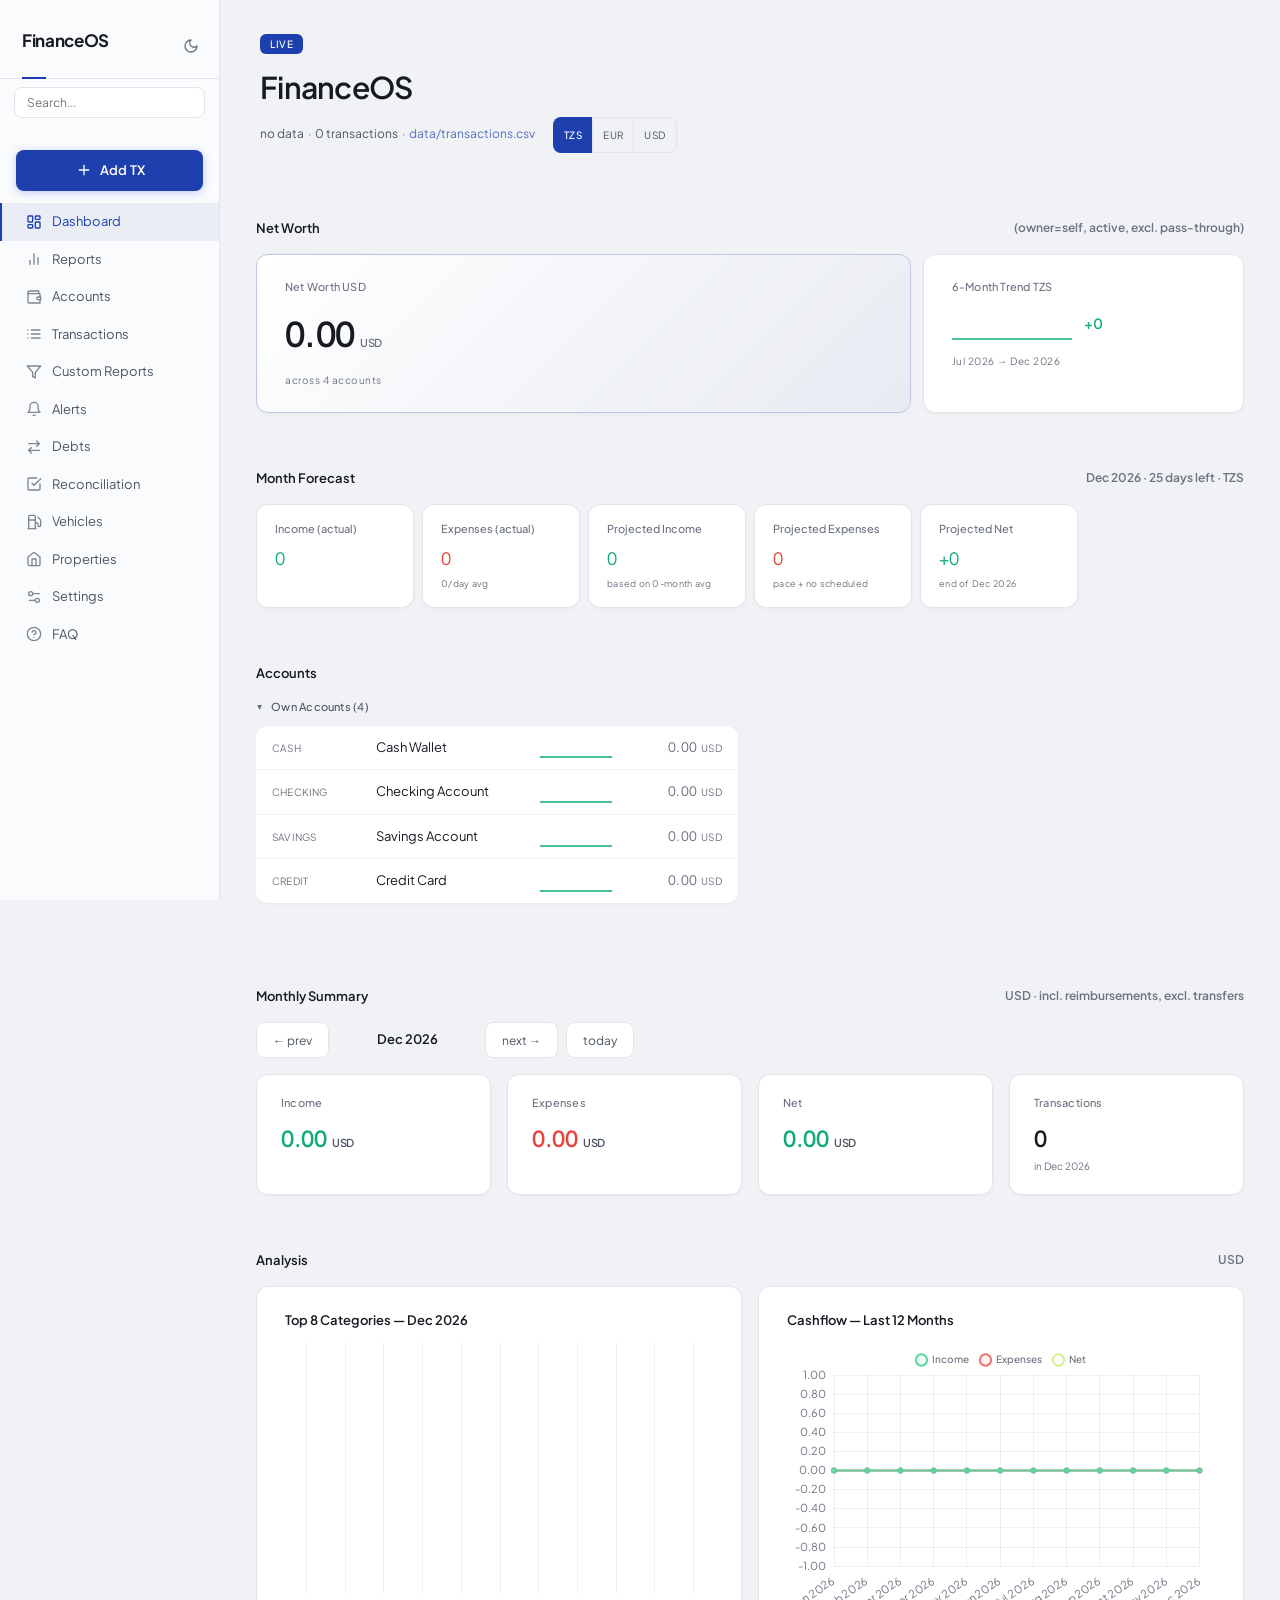
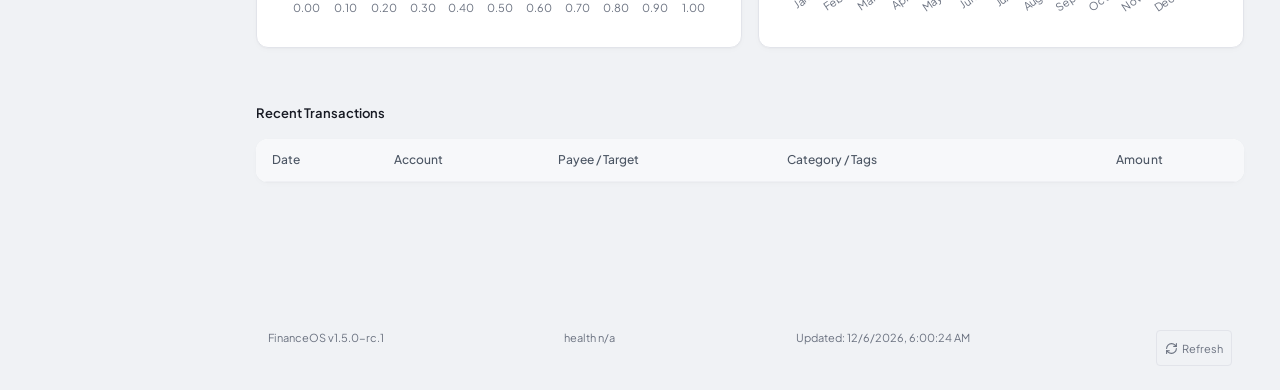
==== commit 2e9e1fad: "release: v1.5.0-rc.1 — Properties subsystem + Cost-of-Living + Lifecycle dating The first v1.5.0 rel" ====
--- a/dashboard/index.html
+++ b/dashboard/index.html
@@ -44,6 +44,7 @@
   <symbol id="i-refresh" viewBox="0 0 24 24" fill="none" stroke="currentColor" stroke-width="2" stroke-linecap="round" stroke-linejoin="round"><path d="M3 12a9 9 0 0 1 9-9 9.75 9.75 0 0 1 6.74 2.74L21 8"/><path d="M21 3v5h-5"/><path d="M21 12a9 9 0 0 1-9 9 9.75 9.75 0 0 1-6.74-2.74L3 16"/><path d="M3 21v-5h5"/></symbol>
   <symbol id="i-funnel" viewBox="0 0 24 24" fill="none" stroke="currentColor" stroke-width="2" stroke-linecap="round" stroke-linejoin="round"><polygon points="22 3 2 3 10 12.46 10 19 14 21 14 12.46 22 3"/></symbol>
   <symbol id="i-fuel" viewBox="0 0 24 24" fill="none" stroke="currentColor" stroke-width="2" stroke-linecap="round" stroke-linejoin="round"><line x1="3" x2="15" y1="22" y2="22"/><line x1="4" x2="14" y1="9" y2="9"/><path d="M14 22V4a2 2 0 0 0-2-2H6a2 2 0 0 0-2 2v18"/><path d="M14 13h2a2 2 0 0 1 2 2v2a2 2 0 0 0 2 2 2 2 0 0 0 2-2V9.83a2 2 0 0 0-.59-1.42L18 5"/></symbol>
+  <symbol id="i-home" viewBox="0 0 24 24" fill="none" stroke="currentColor" stroke-width="2" stroke-linecap="round" stroke-linejoin="round"><path d="m3 9 9-7 9 7v11a2 2 0 0 1-2 2H5a2 2 0 0 1-2-2z"/><polyline points="9 22 9 12 15 12 15 22"/></symbol>
   <symbol id="i-trending-up" viewBox="0 0 24 24" fill="none" stroke="currentColor" stroke-width="2" stroke-linecap="round" stroke-linejoin="round"><polyline points="22 7 13.5 15.5 8.5 10.5 2 17"/><polyline points="16 7 22 7 22 13"/></symbol>
 </svg>
 
@@ -82,6 +83,7 @@
     <li data-feature="crdb_recon"><a href="#reconciliation" data-page="reconciliation"><span class="nav-icon"><svg><use href="#i-check-square"/></svg></span><span data-i18n="nav.reconciliation">Reconciliation</span></a></li>
     <li data-feature="metals"><a href="#metals" data-page="metals"><span class="nav-icon"><svg><use href="#i-gem"/></svg></span><span data-i18n="nav.metals">Metals</span></a></li>
     <li data-feature="vehicles"><a href="#vehicles" data-page="vehicles"><span class="nav-icon"><svg><use href="#i-fuel"/></svg></span><span data-i18n="nav.vehicles">Vehicles</span></a></li>
+    <li><a href="#properties" data-page="properties"><span class="nav-icon"><svg><use href="#i-home"/></svg></span><span data-i18n="nav.properties">Properties</span></a></li>
     <li id="nav-fx-charts" hidden><a href="#" target="_blank" rel="noopener noreferrer"><span class="nav-icon"><svg><use href="#i-trending-up"/></svg></span><span data-i18n="nav.fx_charts">FX Charts</span><span class="nav-ext" aria-hidden="true">↗</span></a></li>
     <li><a href="#settings" data-page="settings"><span class="nav-icon"><svg><use href="#i-settings"/></svg></span><span data-i18n="nav.settings">Settings</span></a></li>
     <li><a href="#faq" data-page="faq"><span class="nav-icon"><svg><use href="#i-help"/></svg></span><span data-i18n="nav.faq">FAQ</span></a></li>
@@ -211,6 +213,15 @@
     <div class="page-content" id="vehicles-content"></div>
   </div>
 
+  <!-- ═══ Properties Page (LUKU + Water) ═══ -->
+  <div id="page-properties" class="page">
+    <div class="page-header">
+      <h2 data-i18n-html="page.properties.title">Prop<span class="accent">erties</span></h2>
+      <div class="page-subtitle" id="properties-meta" data-i18n="page.properties.subtitle">Strom- &amp; Wasserverbrauch</div>
+    </div>
+    <div class="page-content" id="properties-content"></div>
+  </div>
+
   <!-- ═══ Add TX Page ═══ -->
   <div id="page-add-tx" class="page">
     <div class="page-header">
@@ -247,7 +258,7 @@
   </div>
 
   <footer>
-    <span><span data-brand>FinanceOS</span> <span style="color:var(--muted);">v1.4.0-rc.2</span></span>
+    <span><span data-brand>FinanceOS</span> <span style="color:var(--muted);">v1.5.0-rc.1</span></span>
     <span id="footer-status"></span>
     <span id="footer-updated">—</span>
     <button id="refresh-btn" title="Refresh data (Shift+R)" data-i18n-title="footer.refresh_title" style="background:none;border:1px solid var(--border);border-radius:var(--radius-xs);padding:3px 8px;cursor:pointer;color:var(--muted);display:inline-flex;align-items:center;gap:4px;font-size:11px;font-family:inherit;margin-left:6px;transition:color 0.15s,border-color 0.15s;">
@@ -281,6 +292,7 @@
 <script defer src="reports-shared.js"></script>
 <script defer src="reports-income-expense.js"></script>
 <script defer src="reports-bills.js"></script>
+<script defer src="reports-property-cost.js"></script>
 <script defer src="reports-categories.js"></script>
 <script defer src="reports-business.js"></script>
 <script defer src="reports-trends.js"></script>
@@ -295,6 +307,7 @@
 <script defer src="pages-settings-reports.js"></script>
 <script defer src="forms-add-tx.js"></script>
 <script defer src="vehicles.js"></script>
+<script defer src="properties.js"></script>
 <script defer src="faq.js"></script>
 
 </body>
--- a/dashboard/styles.css
+++ b/dashboard/styles.css
@@ -2525,8 +2525,41 @@
     .report-toolbar button,
     .nav-more-menu,
     .page-header .page-subtitle,
-    .page:not(#page-reports) {
+    .page:not(#page-reports):not(#page-properties) {
       display: none !important;
+    }
+
+    /* Property drilldown print rules — same idea as reports: drop the
+       interactive chrome (action buttons, period pill strip) and keep
+       only the KPI grid, charts and log tables on paper. */
+    #page-properties .property-actions,
+    #page-properties #properties-content > div[style*="display:flex"]:not(.report-section) {
+      /* (heuristic above only matches the bare period-pill wrapper, which
+         is rendered as a flex div — see renderPeriodPills() in
+         properties.js. Inline-styled pills don't get a class to anchor.) */
+    }
+    #page-properties .property-actions { display: none !important; }
+    /* The period-pill strip in properties.js doesn't carry a class, but it
+       sits as a direct child of #properties-content with inline flex
+       styles. We tag it via JS-emitted markup; until then this hides the
+       most common Add-* / Excel buttons by ID. */
+    #page-properties #btn-add-luku,
+    #page-properties #btn-add-water,
+    #page-properties #btn-property-excel { display: none !important; }
+    /* Keep all charts visible but cap their height so they don't push
+       a 7-chart page into 5+ printed pages. */
+    #page-properties canvas {
+      max-height: 220px !important;
+      height: 220px !important;
+    }
+    #page-properties .property-header h3 {
+      font-size: 14pt !important;
+      margin: 0 0 4pt !important;
+    }
+    /* Avoid breaking a single chart card across pages */
+    #page-properties .charts-grid > * {
+      page-break-inside: avoid;
+      break-inside: avoid;
     }
 
     /* Flatten the filter dropdowns to plain text — the reader should see
@@ -3360,3 +3393,181 @@
   /* Prevent body scroll while drawer/sheet is open */
   body.sheet-open,
   body.drawer-open { overflow: hidden; }
+
+  /* ═══ Properties (Utilities Subsystem Phase 2) ═══════════════════════════
+   * Layout for the LUKU + Water tracking page. Structure mirrors Vehicles
+   * but uses semantic class names instead of vh-/fl- prefixes — readable
+   * markup wins over short class names here.
+   */
+  .vehicle-selector {
+    display: flex;
+    flex-wrap: wrap;
+    gap: 8px;
+    margin-bottom: 16px;
+  }
+  .vehicle-pill {
+    display: flex;
+    flex-direction: column;
+    gap: 2px;
+    padding: 10px 14px;
+    border: 1px solid var(--border);
+    border-radius: 10px;
+    background: var(--surface);
+    cursor: pointer;
+    transition: border-color 0.15s, box-shadow 0.15s;
+    text-align: left;
+    font-family: inherit;
+    color: inherit;
+  }
+  .vehicle-pill:hover { border-color: var(--accent); }
+  .vehicle-pill.active {
+    border-color: var(--accent);
+    box-shadow: 0 0 0 2px rgba(70,89,155,0.18);
+  }
+  .vehicle-pill-name { font-weight: 600; font-size: 14px; }
+  .vehicle-pill-meta { color: var(--muted); font-size: 11px; font-variant-numeric: tabular-nums; }
+  /* Active state forces white-ish meta-text so the secondary line stays
+     legible against the dark accent background — otherwise --muted (gray)
+     on --accent (dark blue) drops below the WCAG contrast threshold. */
+  .vehicle-pill.active .vehicle-pill-meta { color: rgba(255, 255, 255, 0.78); }
+
+  .property-drilldown {
+    display: flex;
+    flex-direction: column;
+    gap: 18px;
+  }
+  .property-header {
+    display: flex;
+    justify-content: space-between;
+    align-items: flex-start;
+    gap: 16px;
+    flex-wrap: wrap;
+    background: var(--surface);
+    border: 1px solid var(--border);
+    border-radius: var(--radius);
+    padding: 14px 18px;
+  }
+  .property-meta h3 { margin: 0 0 4px; font-size: 18px; }
+  .property-meta .muted { color: var(--muted); font-size: 12px; }
+  .property-actions { display: flex; gap: 8px; }
+
+  .btn-secondary {
+    display: inline-flex;
+    align-items: center;
+    gap: 6px;
+    padding: 8px 14px;
+    border: 1px solid var(--border);
+    border-radius: 8px;
+    background: var(--surface);
+    color: inherit;
+    cursor: pointer;
+    font: inherit;
+    transition: border-color 0.15s, background 0.15s;
+  }
+  .btn-secondary:hover { border-color: var(--accent); }
+
+  .kpi-grid-properties { grid-template-columns: repeat(auto-fit, minmax(180px, 1fr)); }
+
+  .charts-grid-properties {
+    display: grid;
+    grid-template-columns: repeat(auto-fit, minmax(420px, 1fr));
+    gap: 14px;
+  }
+  .chart-card {
+    background: var(--surface);
+    border: 1px solid var(--border);
+    border-radius: var(--radius);
+    padding: 12px 16px 16px;
+    box-shadow: var(--shadow);
+  }
+  .chart-card h4 {
+    margin: 0 0 10px;
+    font-size: 13px;
+    font-weight: 600;
+    color: var(--muted);
+    letter-spacing: 0.02em;
+    text-transform: uppercase;
+  }
+  .chart-card canvas {
+    width: 100% !important;
+    height: 240px !important;
+  }
+
+  .property-logs { display: flex; flex-direction: column; gap: 10px; }
+  .logs-grid {
+    display: grid;
+    grid-template-columns: repeat(auto-fit, minmax(420px, 1fr));
+    gap: 14px;
+  }
+  .log-block {
+    background: var(--surface);
+    border: 1px solid var(--border);
+    border-radius: var(--radius);
+    padding: 12px 14px;
+  }
+  .log-block h4 {
+    margin: 0 0 10px;
+    font-size: 13px;
+    font-weight: 600;
+    text-transform: uppercase;
+    letter-spacing: 0.02em;
+  }
+  .log-block .muted { color: var(--muted); font-weight: 400; text-transform: none; letter-spacing: 0; }
+  .table-scroll { max-height: 720px; overflow: auto; }
+  .data-table { width: 100%; border-collapse: collapse; font-size: 12px; font-variant-numeric: tabular-nums; }
+  .data-table thead th {
+    position: sticky;
+    top: 0;
+    background: var(--surface);
+    border-bottom: 1px solid var(--border);
+    text-align: left;
+    padding: 6px 8px;
+    font-weight: 600;
+    font-size: 11px;
+    text-transform: uppercase;
+    color: var(--muted);
+  }
+  .data-table tbody td {
+    padding: 6px 8px;
+    border-bottom: 1px solid var(--border);
+  }
+  .data-table .num { text-align: right; }
+  .data-table tbody tr:hover { background: rgba(70,89,155,0.05); }
+
+  .btn-icon {
+    background: transparent;
+    border: 1px solid transparent;
+    color: var(--muted);
+    cursor: pointer;
+    padding: 2px 6px;
+    border-radius: 4px;
+    font-size: 14px;
+    line-height: 1;
+  }
+  .btn-icon:hover { color: var(--negative); border-color: var(--negative); }
+
+  .tx-link {
+    color: var(--accent);
+    text-decoration: none;
+    font-family: monospace;
+    font-size: 11px;
+  }
+  .tx-link:hover { text-decoration: underline; }
+
+  .empty-state {
+    background: var(--surface);
+    border: 1px dashed var(--border);
+    border-radius: var(--radius);
+    padding: 30px;
+    text-align: center;
+    color: var(--muted);
+  }
+  .empty-state h3 { margin: 0 0 8px; }
+  .page-loading { padding: 30px; text-align: center; color: var(--muted); }
+  .error-banner {
+    background: rgba(231,76,60,0.08);
+    border: 1px solid var(--negative);
+    border-radius: var(--radius);
+    padding: 12px 16px;
+    color: var(--negative);
+  }
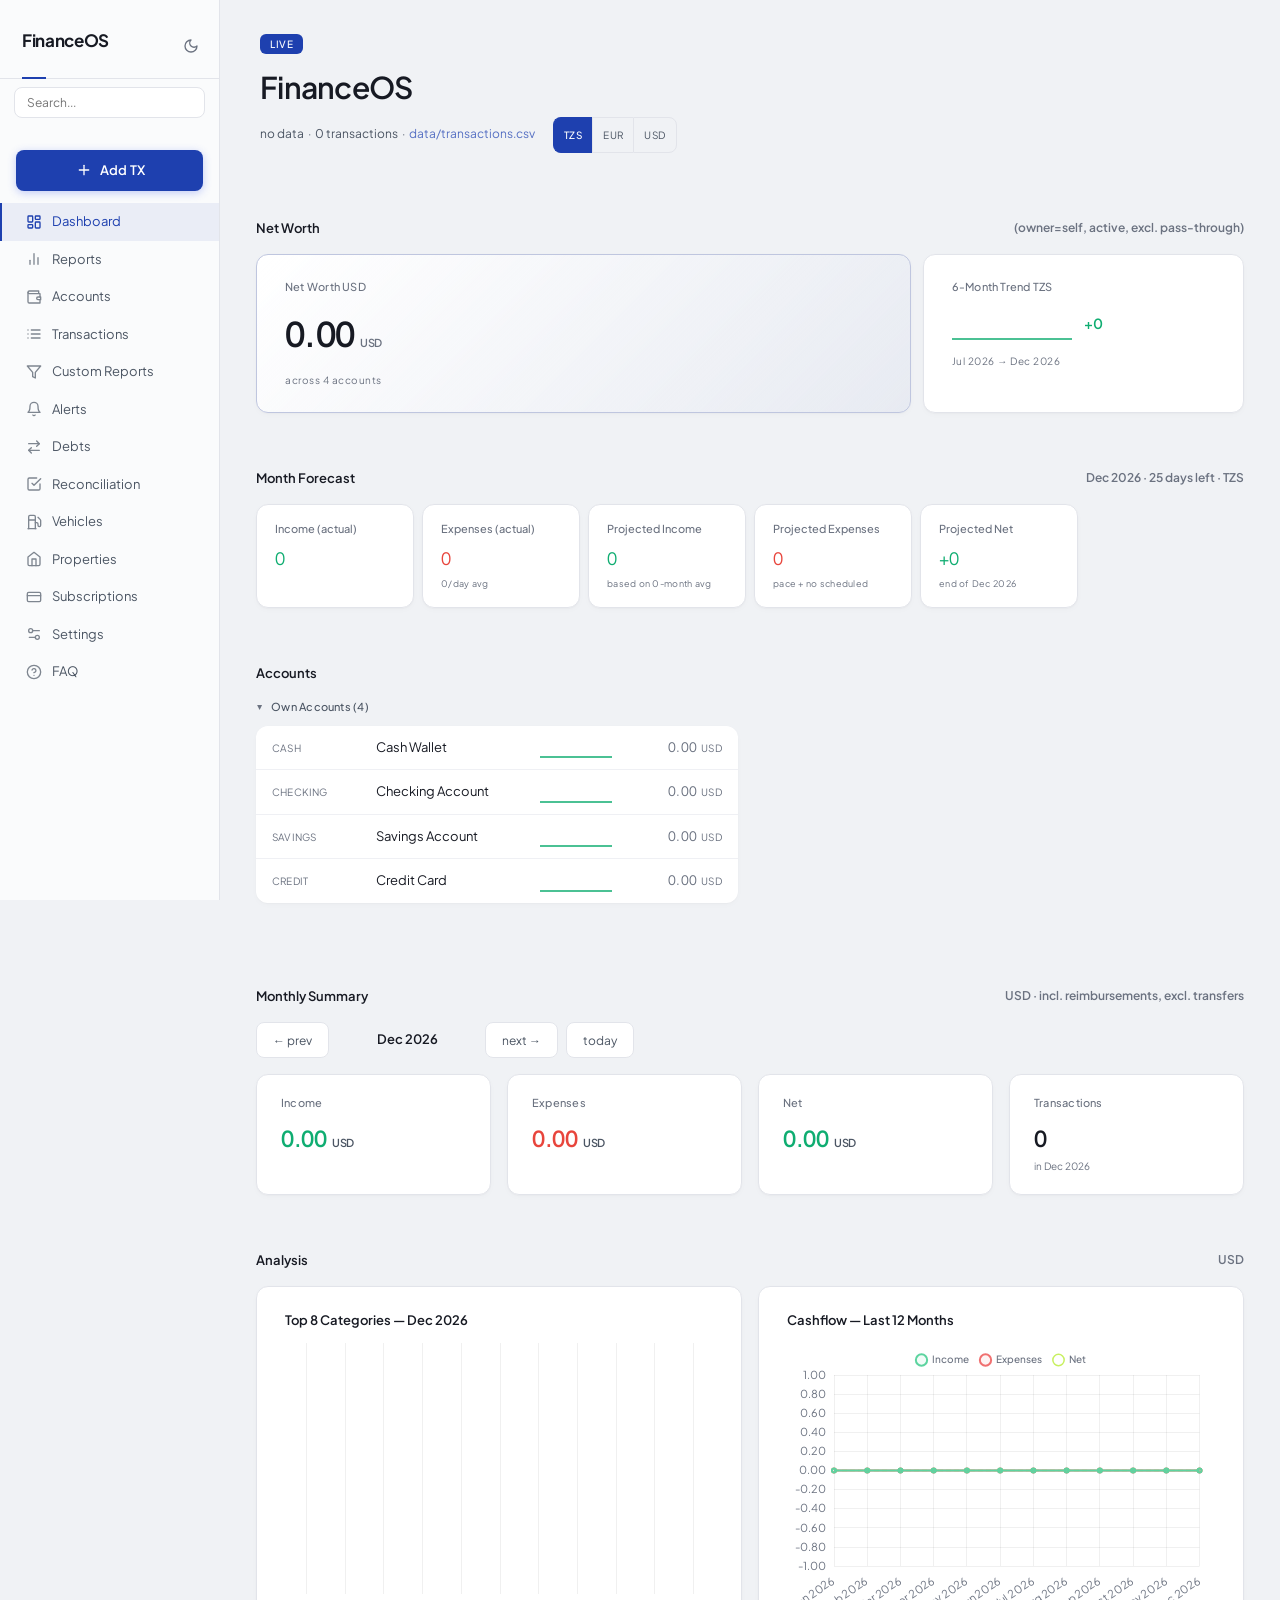
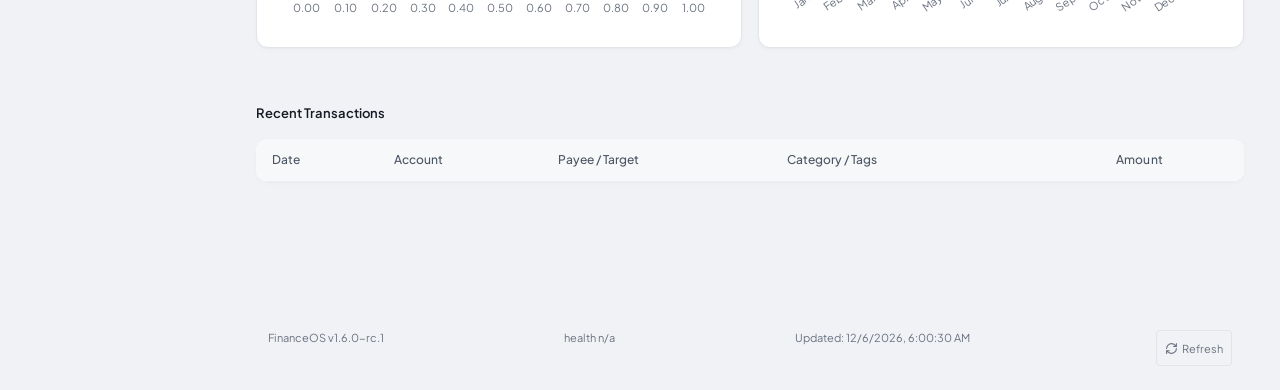
==== commit c0d3d2bf: "release: v1.6.0-rc.1 — receipts (photos + PDFs), PWA camera, bulk ZIP export, drift alerts Major rel" ====
--- a/dashboard/index.html
+++ b/dashboard/index.html
@@ -46,6 +46,7 @@
   <symbol id="i-fuel" viewBox="0 0 24 24" fill="none" stroke="currentColor" stroke-width="2" stroke-linecap="round" stroke-linejoin="round"><line x1="3" x2="15" y1="22" y2="22"/><line x1="4" x2="14" y1="9" y2="9"/><path d="M14 22V4a2 2 0 0 0-2-2H6a2 2 0 0 0-2 2v18"/><path d="M14 13h2a2 2 0 0 1 2 2v2a2 2 0 0 0 2 2 2 2 0 0 0 2-2V9.83a2 2 0 0 0-.59-1.42L18 5"/></symbol>
   <symbol id="i-home" viewBox="0 0 24 24" fill="none" stroke="currentColor" stroke-width="2" stroke-linecap="round" stroke-linejoin="round"><path d="m3 9 9-7 9 7v11a2 2 0 0 1-2 2H5a2 2 0 0 1-2-2z"/><polyline points="9 22 9 12 15 12 15 22"/></symbol>
   <symbol id="i-trending-up" viewBox="0 0 24 24" fill="none" stroke="currentColor" stroke-width="2" stroke-linecap="round" stroke-linejoin="round"><polyline points="22 7 13.5 15.5 8.5 10.5 2 17"/><polyline points="16 7 22 7 22 13"/></symbol>
+  <symbol id="i-credit-card" viewBox="0 0 24 24" fill="none" stroke="currentColor" stroke-width="2" stroke-linecap="round" stroke-linejoin="round"><rect x="2" y="5" width="20" height="14" rx="2"/><line x1="2" y1="10" x2="22" y2="10"/></symbol>
 </svg>
 
 <!-- Mobile top bar (visible only on mobile) -->
@@ -84,6 +85,7 @@
     <li data-feature="metals"><a href="#metals" data-page="metals"><span class="nav-icon"><svg><use href="#i-gem"/></svg></span><span data-i18n="nav.metals">Metals</span></a></li>
     <li data-feature="vehicles"><a href="#vehicles" data-page="vehicles"><span class="nav-icon"><svg><use href="#i-fuel"/></svg></span><span data-i18n="nav.vehicles">Vehicles</span></a></li>
     <li><a href="#properties" data-page="properties"><span class="nav-icon"><svg><use href="#i-home"/></svg></span><span data-i18n="nav.properties">Properties</span></a></li>
+    <li data-feature="subscriptions"><a href="#subscriptions" data-page="subscriptions"><span class="nav-icon"><svg><use href="#i-credit-card"/></svg></span><span data-i18n="nav.subscriptions">Subscriptions</span></a></li>
     <li id="nav-fx-charts" hidden><a href="#" target="_blank" rel="noopener noreferrer"><span class="nav-icon"><svg><use href="#i-trending-up"/></svg></span><span data-i18n="nav.fx_charts">FX Charts</span><span class="nav-ext" aria-hidden="true">↗</span></a></li>
     <li><a href="#settings" data-page="settings"><span class="nav-icon"><svg><use href="#i-settings"/></svg></span><span data-i18n="nav.settings">Settings</span></a></li>
     <li><a href="#faq" data-page="faq"><span class="nav-icon"><svg><use href="#i-help"/></svg></span><span data-i18n="nav.faq">FAQ</span></a></li>
@@ -222,6 +224,15 @@
     <div class="page-content" id="properties-content"></div>
   </div>
 
+  <!-- ═══ Subscriptions Page ═══ -->
+  <div id="page-subscriptions" class="page" data-feature="subscriptions">
+    <div class="page-header">
+      <h2 data-i18n-html="page.subscriptions.title">Subscrip<span class="accent">tions</span></h2>
+      <div class="page-subtitle" id="subscriptions-meta" data-i18n="page.subscriptions.subtitle">Recurring services &amp; renewals</div>
+    </div>
+    <div class="page-content" id="subscriptions-content"></div>
+  </div>
+
   <!-- ═══ Add TX Page ═══ -->
   <div id="page-add-tx" class="page">
     <div class="page-header">
@@ -258,7 +269,7 @@
   </div>
 
   <footer>
-    <span><span data-brand>FinanceOS</span> <span style="color:var(--muted);">v1.5.0-rc.1</span></span>
+    <span><span data-brand>FinanceOS</span> <span style="color:var(--muted);">v1.6.0-rc.1</span></span>
     <span id="footer-status"></span>
     <span id="footer-updated">—</span>
     <button id="refresh-btn" title="Refresh data (Shift+R)" data-i18n-title="footer.refresh_title" style="background:none;border:1px solid var(--border);border-radius:var(--radius-xs);padding:3px 8px;cursor:pointer;color:var(--muted);display:inline-flex;align-items:center;gap:4px;font-size:11px;font-family:inherit;margin-left:6px;transition:color 0.15s,border-color 0.15s;">
@@ -300,6 +311,7 @@
 <script defer src="reports-deepdive.js"></script>
 <script defer src="reports-audit-budget.js"></script>
 <script defer src="reports.js"></script>
+<script defer src="receipts.js"></script>
 <script defer src="forms-edit-tx.js"></script>
 <script defer src="pages-payees.js"></script>
 <script defer src="settings-finance.js"></script>
@@ -308,6 +320,7 @@
 <script defer src="forms-add-tx.js"></script>
 <script defer src="vehicles.js"></script>
 <script defer src="properties.js"></script>
+<script defer src="subscriptions.js"></script>
 <script defer src="faq.js"></script>
 
 </body>
--- a/dashboard/styles.css
+++ b/dashboard/styles.css
@@ -2316,6 +2316,9 @@
   /* Common combos */
   .hint-sm { font-size: 10px; color: var(--muted); }
   .hint-md { font-size: 12px; color: var(--muted); }
+  /* v1.5.1 — SCHED row badge for the linked-subscription marker shown
+     beside the template name in Settings -> Scheduled. */
+  .sched-sub-badge { font-size: 10px; color: var(--accent); font-weight: 600; }
   .label-sm { font-size: 11px; color: var(--muted); }
   .label-xs { font-size: 9px; color: var(--muted); }
   .sub-text { font-size: 11px; color: var(--muted-soft); }
@@ -3571,3 +3574,157 @@
     padding: 12px 16px;
     color: var(--negative);
   }
+
+  /* ─── v1.6.0 Receipt attachments ─────────────────────────── */
+
+  /* Dropzone wraps the pick button, drag-drop area, and a hint label. The
+     dashed border + accent on dragover signal "drop here" without being
+     visually loud when nothing is happening. */
+  .receipt-dropzone {
+    display: flex;
+    align-items: center;
+    gap: 12px;
+    padding: 10px 12px;
+    border: 1px dashed var(--border);
+    border-radius: 6px;
+    background: var(--surface-2);
+    transition: border-color 120ms ease, background 120ms ease;
+  }
+  .receipt-dropzone.is-dragover {
+    border-color: var(--accent);
+    background: var(--surface-hover);
+  }
+  .receipt-pick-btn {
+    background: var(--surface);
+    border: 1px solid var(--border);
+    color: var(--fg);
+    padding: 6px 12px;
+    border-radius: 4px;
+    cursor: pointer;
+    font-size: 11px;
+  }
+  .receipt-pick-btn:hover { border-color: var(--accent); }
+
+  /* The grid host sits below the dropzone; empty state stays compact. */
+  .receipt-grid-host { margin-top: 8px; }
+  .receipt-grid-empty { padding: 4px 0; }
+
+  .receipt-grid {
+    display: grid;
+    grid-template-columns: repeat(auto-fill, minmax(120px, 1fr));
+    gap: 8px;
+  }
+  .receipt-tile {
+    position: relative;
+    aspect-ratio: 1 / 1;
+    overflow: hidden;
+    border-radius: 4px;
+    background: var(--surface-2);
+    border: 1px solid var(--border);
+    cursor: pointer;
+    display: flex;
+    flex-direction: column;
+  }
+  .receipt-tile:hover { border-color: var(--accent); }
+  .receipt-tile-body { flex: 1; display: flex; align-items: center; justify-content: center; overflow: hidden; }
+  .receipt-tile-body img {
+    width: 100%; height: 100%;
+    object-fit: cover;
+    display: block;
+  }
+  .receipt-tile-pdf {
+    display: flex; flex-direction: column; align-items: center; justify-content: center;
+    font-size: 36px;
+    gap: 4px;
+  }
+  .receipt-tile-pdf-label { font-size: 11px; color: var(--muted); }
+  .receipt-tile-name {
+    font-size: 9px;
+    padding: 2px 4px;
+    color: var(--muted);
+    background: var(--surface);
+    border-top: 1px solid var(--border);
+    white-space: nowrap;
+    overflow: hidden;
+    text-overflow: ellipsis;
+  }
+  /* Pending uploads get a subtle "not yet saved" indicator so the user
+     understands they'll only persist on form submit. */
+  .receipt-tile-pending { border-style: dashed; }
+  .receipt-tile-remove {
+    position: absolute;
+    top: 4px;
+    right: 4px;
+    width: 22px;
+    height: 22px;
+    border-radius: 50%;
+    border: none;
+    background: rgba(0, 0, 0, 0.6);
+    color: #fff;
+    font-size: 14px;
+    line-height: 1;
+    cursor: pointer;
+    display: flex;
+    align-items: center;
+    justify-content: center;
+  }
+  .receipt-tile-remove:hover { background: var(--negative); }
+
+  /* 📎 indicator in the TX list — sits next to the payee, low-key opacity
+     so it doesn't draw the eye away from amounts on rows without a receipt. */
+  .tx-receipt-icon {
+    background: transparent;
+    border: none;
+    cursor: pointer;
+    opacity: 0.55;
+    padding: 0 2px;
+    margin-left: 4px;
+    font-size: 12px;
+    line-height: 1;
+  }
+  .tx-receipt-icon:hover { opacity: 1; }
+
+  /* Read-only TX-list preview modal: same chrome as other modals but a
+     larger min-width so the grid breathes. */
+  .modal-receipts { min-width: 480px; max-width: 720px; }
+
+  /* Lightbox: image / PDF preview. The overlay sits above all dashboard
+     modals (.modal-overlay uses ~9000), so we go higher and use a darker
+     backdrop than the regular modal — pure-content view, not a form. */
+  .lightbox-overlay {
+    position: fixed;
+    inset: 0;
+    z-index: 9999;
+    background: rgba(0, 0, 0, 0.85);
+    display: flex;
+    align-items: center;
+    justify-content: center;
+    padding: 24px;
+  }
+  .lightbox-img {
+    max-width: 90vw;
+    max-height: 90vh;
+    object-fit: contain;
+    box-shadow: 0 8px 32px rgba(0, 0, 0, 0.5);
+  }
+  .lightbox-pdf {
+    width: 80vw;
+    height: 90vh;
+    background: #fff;
+    border: none;
+  }
+  .lightbox-close {
+    position: absolute;
+    top: 12px;
+    right: 16px;
+    width: 36px;
+    height: 36px;
+    border-radius: 50%;
+    border: none;
+    background: rgba(255, 255, 255, 0.1);
+    color: #fff;
+    font-size: 22px;
+    line-height: 1;
+    cursor: pointer;
+  }
+  .lightbox-close:hover { background: rgba(255, 255, 255, 0.2); }
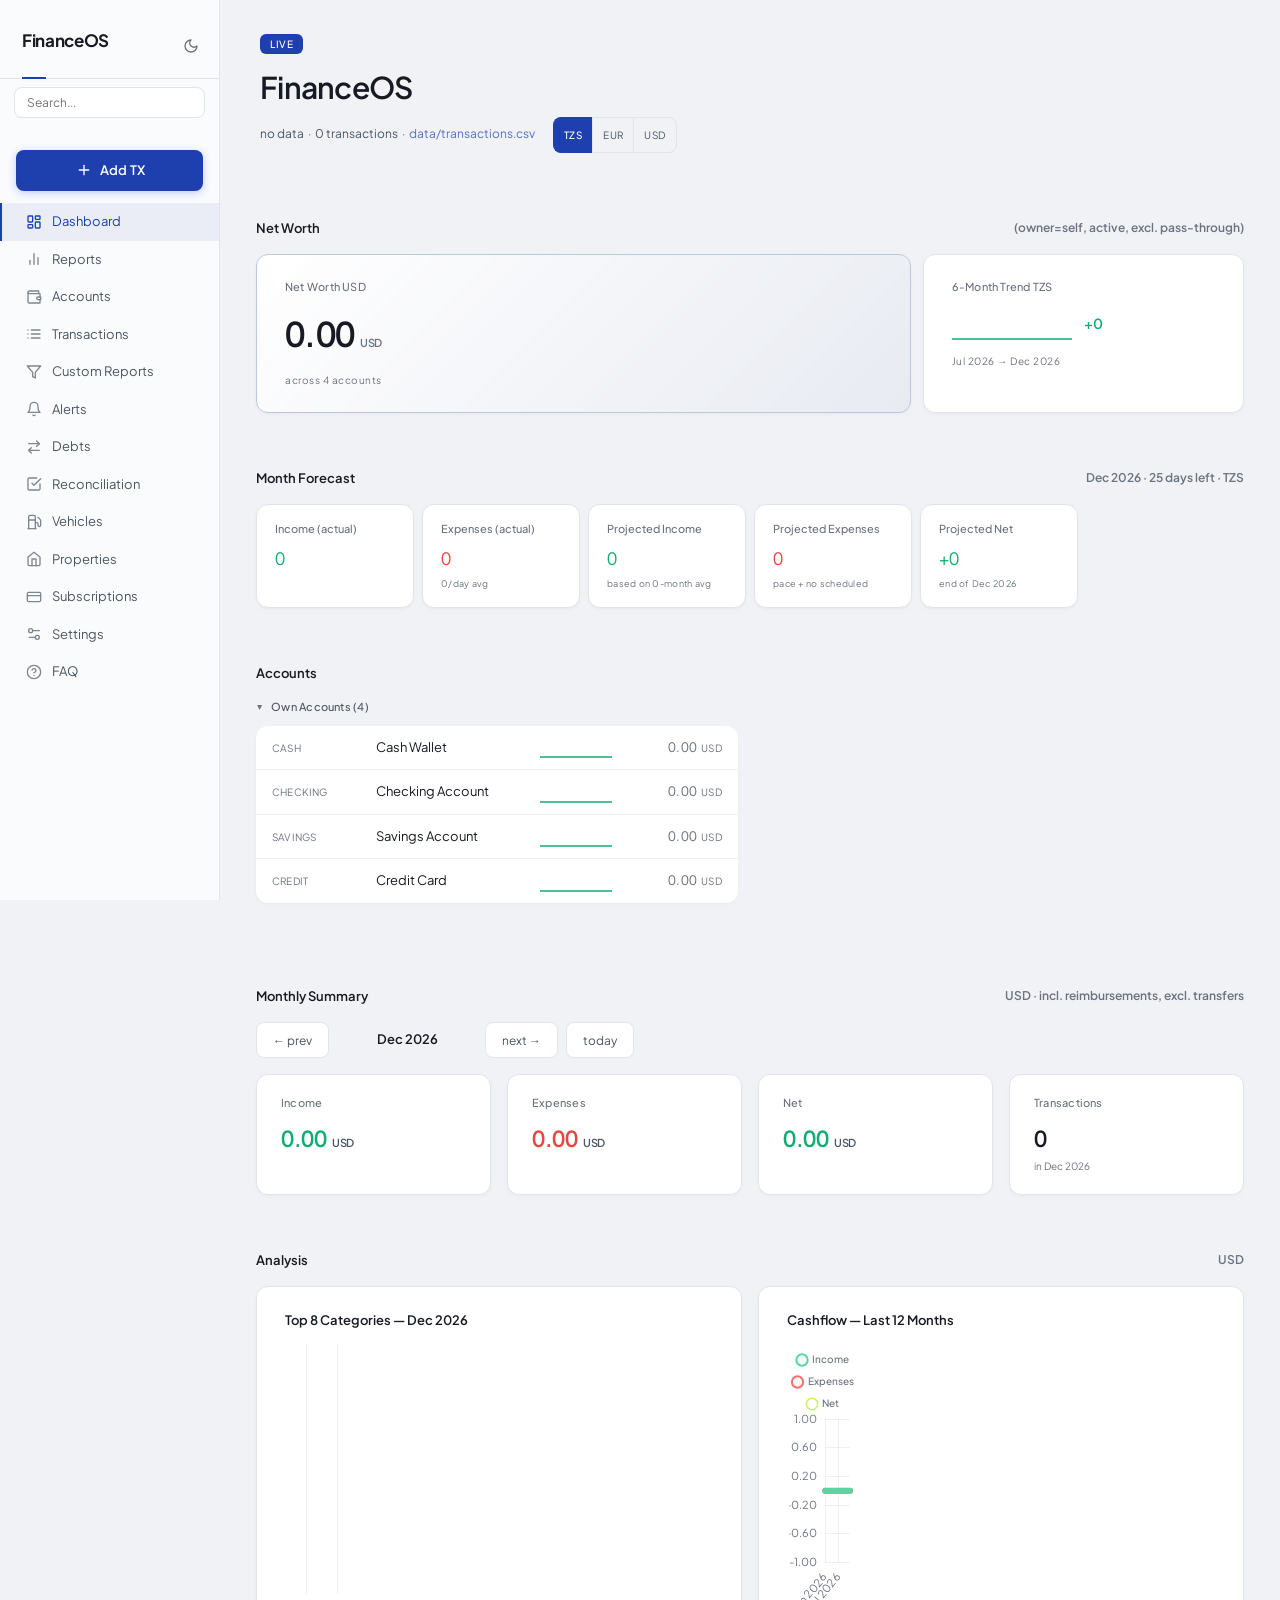
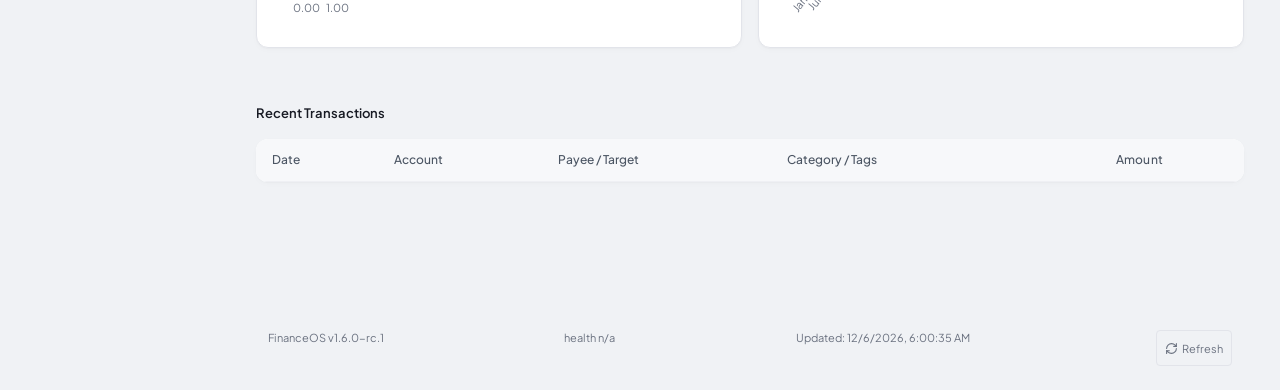
==== commit 01a96a39: "release: v1.6.0-rc.2 — Properties Cost-of-Living view + Auto-Tag rules UI Properties module now surf" ====
--- a/dashboard/index.html
+++ b/dashboard/index.html
@@ -317,6 +317,7 @@
 <script defer src="settings-finance.js"></script>
 <script defer src="pages-settings.js"></script>
 <script defer src="pages-settings-reports.js"></script>
+<script defer src="settings-auto-tags.js"></script>
 <script defer src="forms-add-tx.js"></script>
 <script defer src="vehicles.js"></script>
 <script defer src="properties.js"></script>
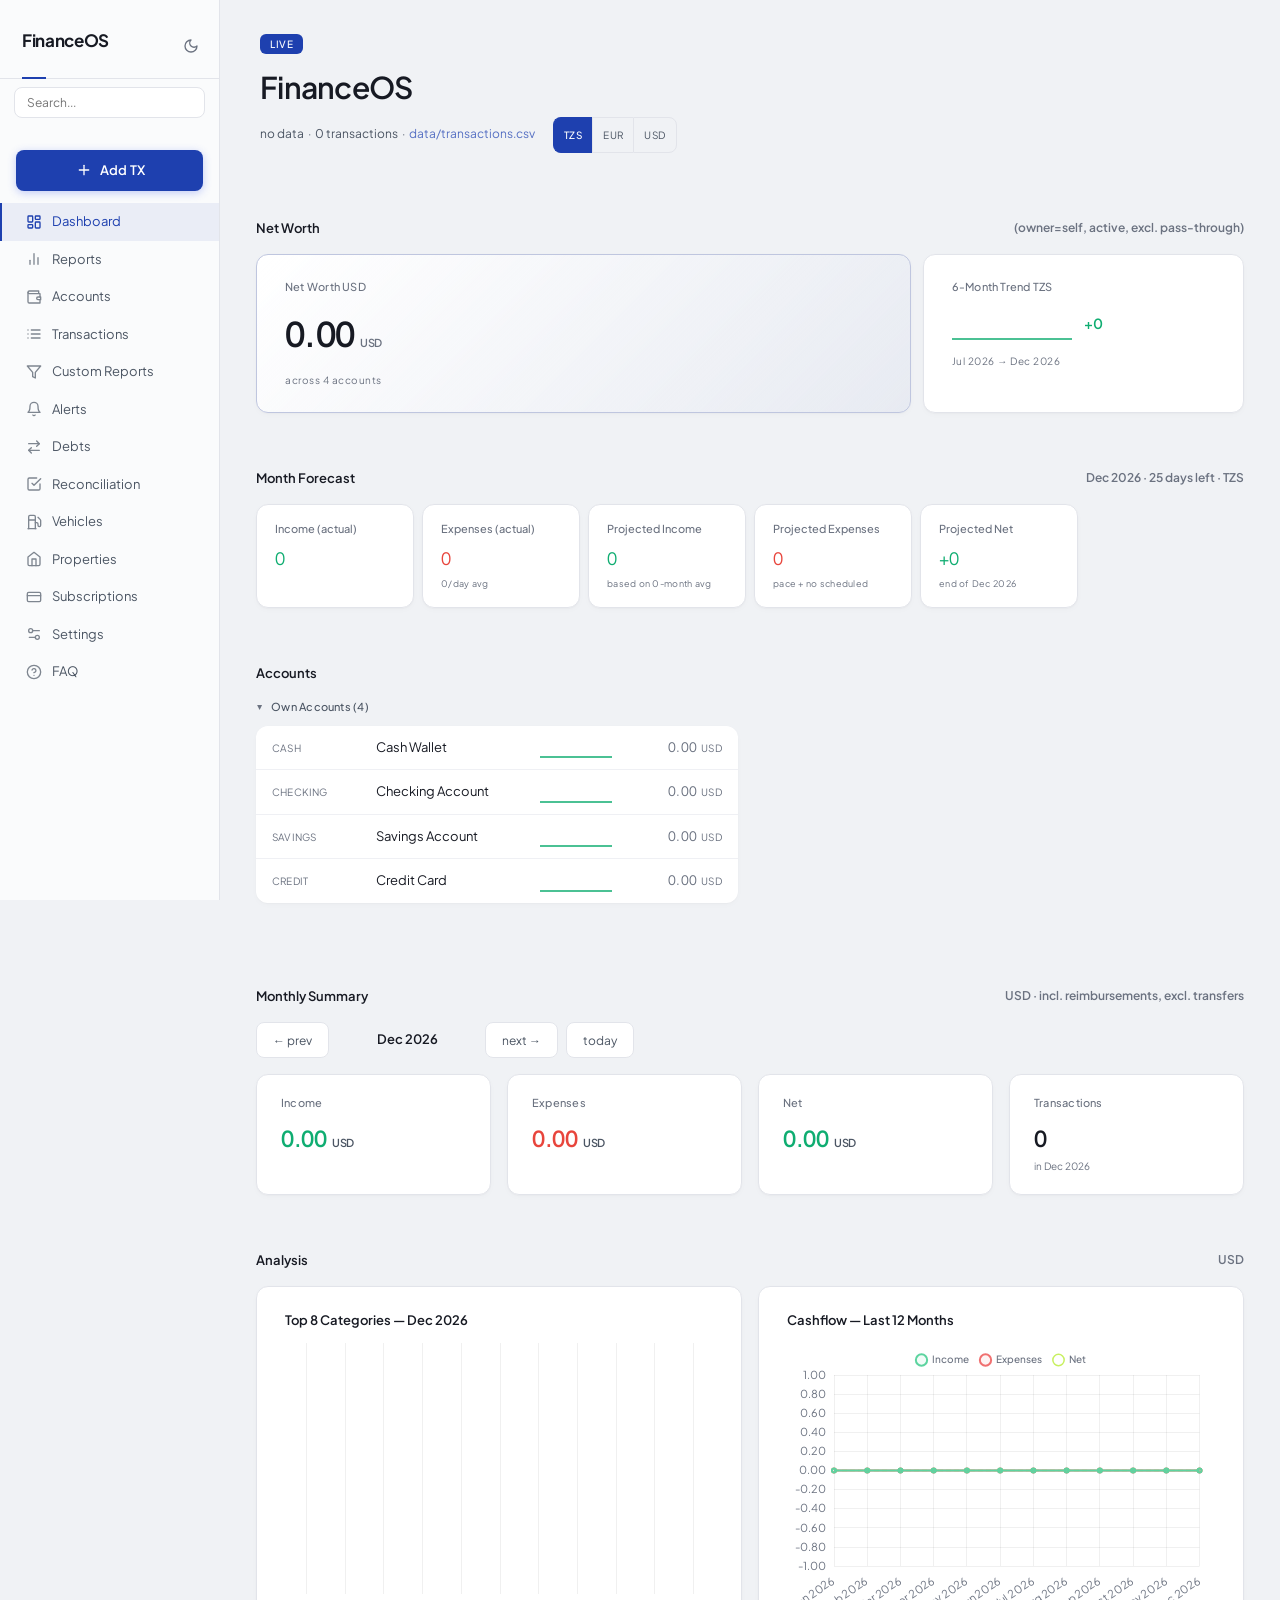
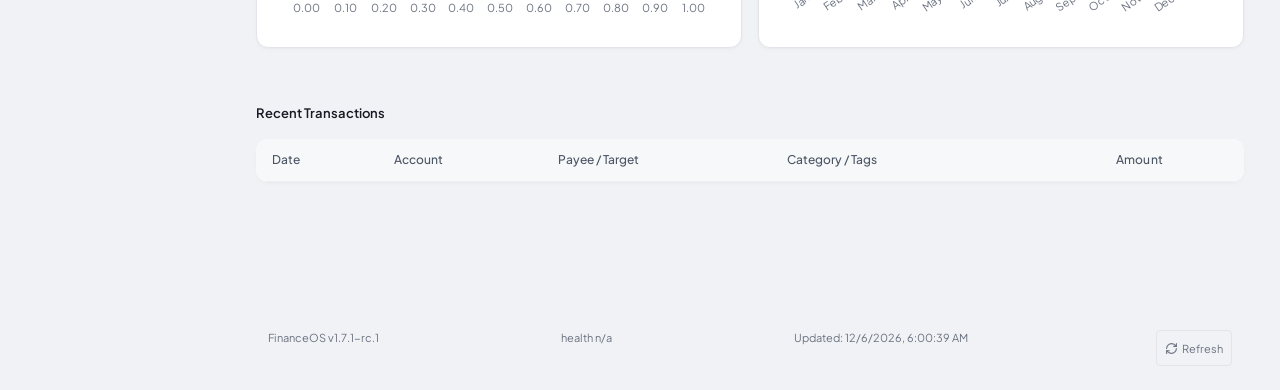
==== commit 57f2cd25: "release: v1.7.1-rc.1 — pass-through integrity matcher + cache-bust + LUKU meter-reading fix Patch re" ====
--- a/dashboard/index.html
+++ b/dashboard/index.html
@@ -269,7 +269,7 @@
   </div>
 
   <footer>
-    <span><span data-brand>FinanceOS</span> <span style="color:var(--muted);">v1.6.0-rc.1</span></span>
+    <span><span data-brand>FinanceOS</span> <span style="color:var(--muted);">v1.7.1-rc.1</span></span>
     <span id="footer-status"></span>
     <span id="footer-updated">—</span>
     <button id="refresh-btn" title="Refresh data (Shift+R)" data-i18n-title="footer.refresh_title" style="background:none;border:1px solid var(--border);border-radius:var(--radius-xs);padding:3px 8px;cursor:pointer;color:var(--muted);display:inline-flex;align-items:center;gap:4px;font-size:11px;font-family:inherit;margin-left:6px;transition:color 0.15s,border-color 0.15s;">
--- a/dashboard/styles.css
+++ b/dashboard/styles.css
@@ -414,6 +414,38 @@
   }
   .acc-balance.negative { color: var(--negative); }
   .acc-currency { font-size: 10px; color: var(--muted); margin-left: 4px; }
+
+  /* Accounts overview — opt-in "Balance in {currency}" chip strip. Same
+     segmented-control look as the header .currency-switcher, but here each
+     chip toggles independently (multi-select) rather than picking one. */
+  .acc-fx-row {
+    display: flex;
+    align-items: center;
+    flex-wrap: wrap;
+    gap: 10px;
+    margin-bottom: 14px;
+    font-size: 12px;
+    color: var(--muted);
+  }
+  .acc-fx-label { letter-spacing: 0.04em; }
+  .acc-fx-chips { display: inline-flex; gap: 0; }
+  .acc-fx-chip {
+    padding: 4px 11px;
+    font-size: 11px;
+    letter-spacing: 0.04em;
+    border: 1px solid var(--border);
+    border-right-width: 0;
+    border-radius: 0;
+    background: transparent;
+    color: var(--text);
+    cursor: pointer;
+    transition: background 0.12s, color 0.12s, border-color 0.12s;
+  }
+  .acc-fx-chip:first-child { border-radius: var(--radius-sm) 0 0 var(--radius-sm); }
+  .acc-fx-chip:last-child  { border-radius: 0 var(--radius-sm) var(--radius-sm) 0; border-right-width: 1px; }
+  .acc-fx-chip:hover:not(.active) { background: var(--accent-glow); color: var(--accent); }
+  .acc-fx-chip.active { background: var(--accent); border-color: var(--accent); color: #fff; }
+
   .acc-meta {
     font-size: 10px;
     color: var(--muted);
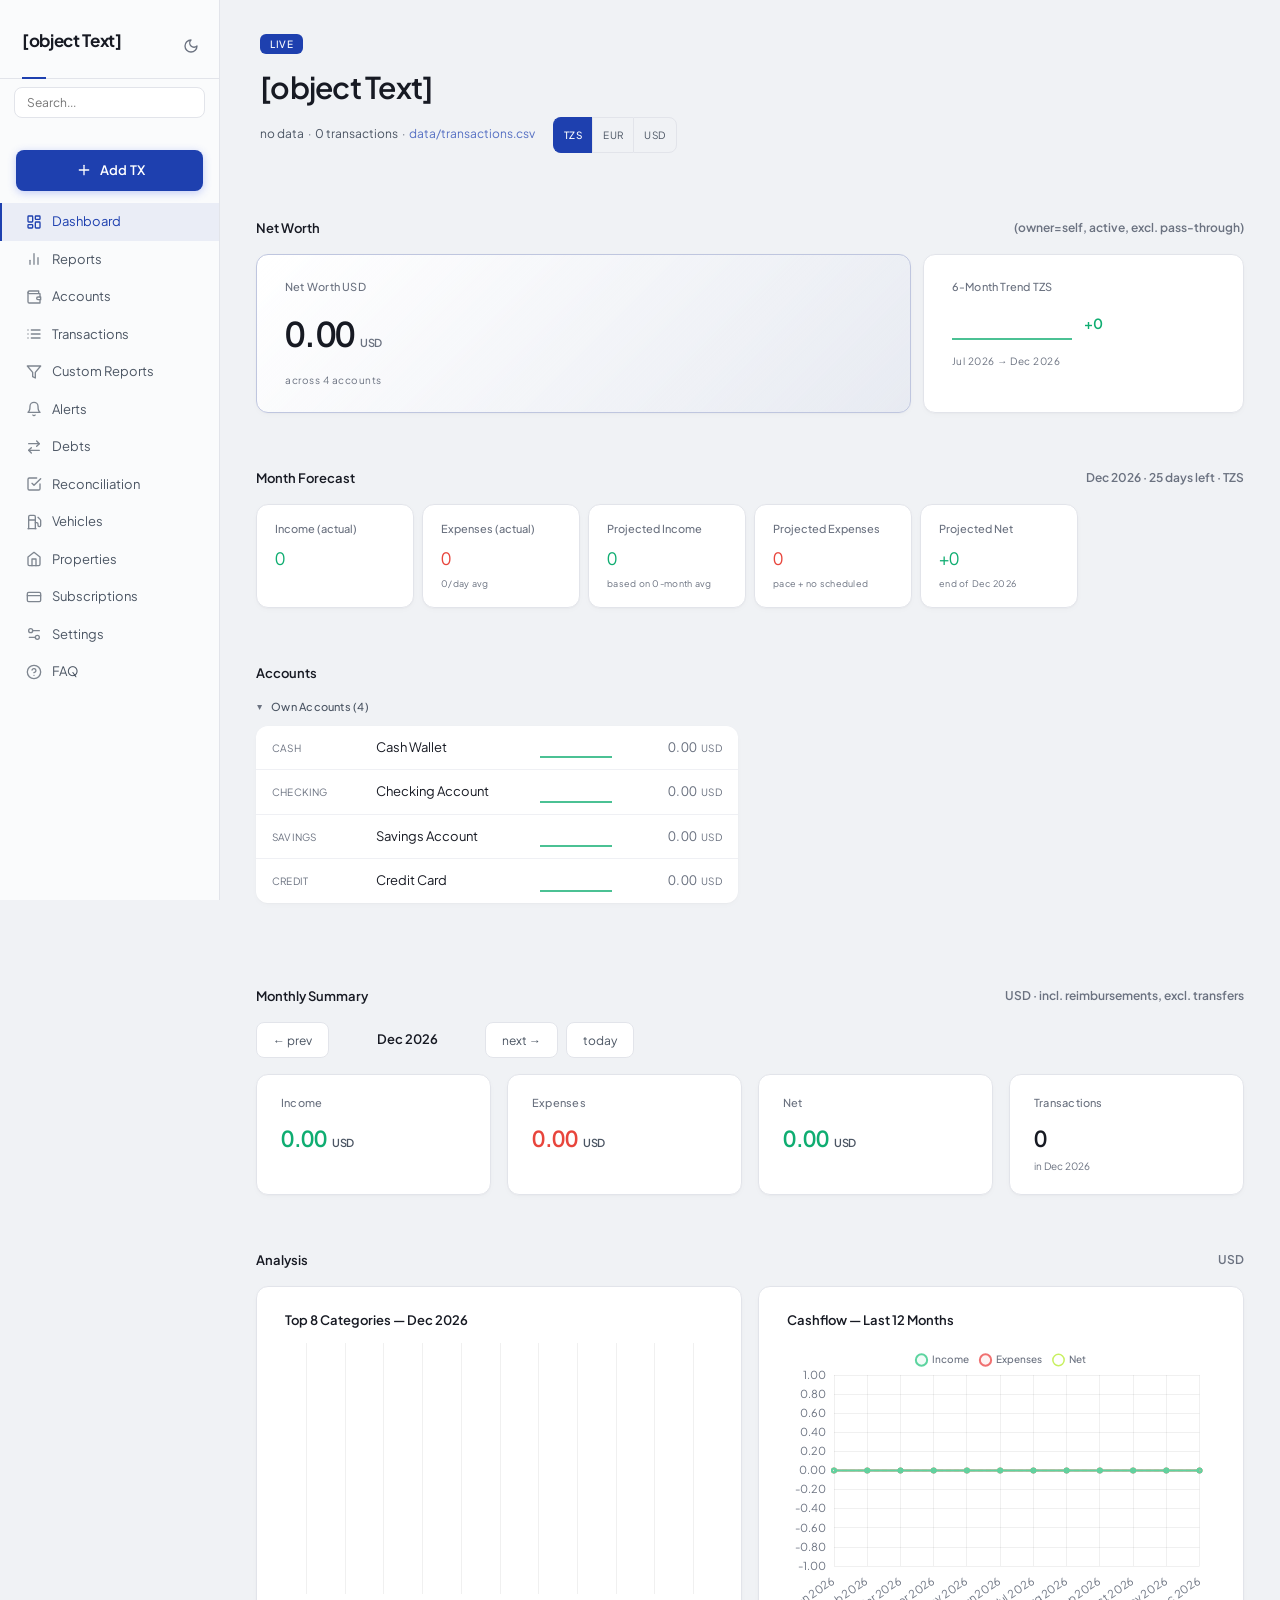
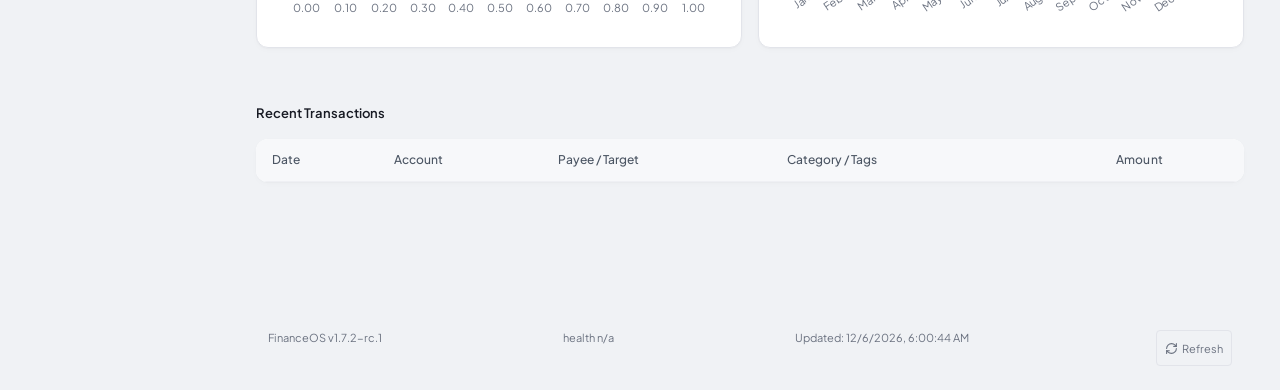
==== commit bbac2d94: "release: v1.7.2-rc.1 — security hardening + pass-through integrity + booking idempotency + es/fr loc" ====
--- a/dashboard/index.html
+++ b/dashboard/index.html
@@ -269,7 +269,7 @@
   </div>
 
   <footer>
-    <span><span data-brand>FinanceOS</span> <span style="color:var(--muted);">v1.7.1-rc.1</span></span>
+    <span><span data-brand>FinanceOS</span> <span style="color:var(--muted);">v1.7.2-rc.1</span></span>
     <span id="footer-status"></span>
     <span id="footer-updated">—</span>
     <button id="refresh-btn" title="Refresh data (Shift+R)" data-i18n-title="footer.refresh_title" style="background:none;border:1px solid var(--border);border-radius:var(--radius-xs);padding:3px 8px;cursor:pointer;color:var(--muted);display:inline-flex;align-items:center;gap:4px;font-size:11px;font-family:inherit;margin-left:6px;transition:color 0.15s,border-color 0.15s;">
--- a/dashboard/styles.css
+++ b/dashboard/styles.css
@@ -639,6 +639,23 @@
   .bulk-btn:hover { border-color: var(--accent); color: var(--accent); }
   .bulk-btn-danger { color: var(--negative); border-color: var(--negative); }
   .bulk-btn-danger:hover { background: var(--negative); color: #fff; }
+  /* Bulk-Edit dropdown (v2026-05-15.5) — anchored under the Edit pill.
+     `display: flex` overrides the browser default for [hidden], so we
+     gate the visible styles behind :not([hidden]) to keep the attribute
+     working as the toggle. */
+  .bulk-edit-menu[hidden] { display: none; }
+  .bulk-edit-menu:not([hidden]) {
+    position: absolute; top: calc(100% + 4px); left: 0; z-index: 50;
+    min-width: 180px; padding: 4px;
+    background: var(--surface); border: 1px solid var(--border);
+    border-radius: var(--radius-xs); box-shadow: 0 6px 16px rgba(0,0,0,0.18);
+    display: flex; flex-direction: column;
+  }
+  .bulk-edit-item {
+    background: transparent; border: 0; padding: 6px 10px; text-align: left;
+    font-size: 12px; color: var(--text); cursor: pointer; border-radius: 4px;
+  }
+  .bulk-edit-item:hover { background: var(--accent); color: var(--bg); }
 
   .tx-table .cat-link {
     cursor: pointer;
@@ -1223,6 +1240,60 @@
   }
 
   .atx-section { max-width: 720px; }
+
+  /* ── Settings Sidebar Layout ────────────────────────────────── */
+  /* Two-column shell: vertical sidebar (left) + content (right).
+     Replaces the wrapped 19-tab strip. Mobile uses a native <select>
+     instead — see .settings-mobile-nav below. */
+  .settings-shell {
+    display: grid;
+    grid-template-columns: 220px 1fr;
+    gap: 28px;
+    align-items: start;
+  }
+  .settings-sidebar {
+    display: flex;
+    flex-direction: column;
+    gap: 18px;
+    position: sticky;
+    top: 16px;
+  }
+  .settings-nav-group {
+    display: flex;
+    flex-direction: column;
+    gap: 2px;
+  }
+  .settings-nav-label {
+    font-size: 10px;
+    font-weight: 600;
+    letter-spacing: 0.08em;
+    text-transform: uppercase;
+    color: var(--muted);
+    padding: 4px 10px 6px;
+  }
+  .settings-nav-item {
+    text-align: left;
+    padding: 7px 10px;
+    background: transparent;
+    border: none;
+    border-left: 2px solid transparent;
+    border-radius: 0 6px 6px 0;
+    color: var(--text);
+    font-size: 13px;
+    cursor: pointer;
+    transition: background-color 0.12s, color 0.12s, border-color 0.12s;
+  }
+  .settings-nav-item:hover {
+    background: var(--surface);
+    color: var(--accent);
+  }
+  .settings-nav-item.active {
+    background: var(--accent-subtle, var(--surface));
+    color: var(--accent);
+    border-left-color: var(--accent);
+    font-weight: 600;
+  }
+  .settings-mobile-nav { display: none; }
 
   .atx-row {
     display: flex;
@@ -1895,6 +1966,31 @@
   .drawer-backdrop { display: none; }
 
   @media (max-width: 768px) {
+    /* Settings sidebar collapses to a native <select> on phones — no
+       bespoke accordion, falls into the OS picker, accessible by default. */
+    .settings-shell {
+      display: block;
+    }
+    .settings-sidebar { display: none; }
+    .settings-mobile-nav {
+      display: block;
+      width: 100%;
+      padding: 10px 12px;
+      margin-bottom: 18px;
+      font-size: 14px;
+      background: var(--surface);
+      color: var(--text);
+      border: 1px solid var(--border);
+      border-radius: 8px;
+      appearance: none;
+      -webkit-appearance: none;
+      background-image: linear-gradient(45deg, transparent 50%, var(--muted) 50%),
+                        linear-gradient(135deg, var(--muted) 50%, transparent 50%);
+      background-position: calc(100% - 18px) center, calc(100% - 13px) center;
+      background-size: 5px 5px, 5px 5px;
+      background-repeat: no-repeat;
+    }
+
     /* Topbar — thin fixed header with hamburger + brand */
     .mobile-topbar {
       display: flex;
@@ -2114,6 +2210,200 @@
     .income-grid { grid-template-columns: 1fr 1fr; gap: 8px; }
     .chart-row { grid-template-columns: 1fr; }
 
+    /* Stufe-2: KPI-Dichte. Hero-Card auf Mobile prominenter — Net Worth
+       ist die wichtigste Zahl auf dem Phone-Screen, soll als Erstes ins
+       Auge fallen. Andere Networth-Cards bleiben kompakt. */
+    .networth-card { padding: 16px 18px; }
+    .networth-card.hero {
+      padding: 22px 22px 18px;
+      background: linear-gradient(160deg, var(--surface) 0%, var(--accent-subtle) 100%);
+    }
+    .networth-card.hero .nw-value { font-size: 36px; line-height: 1.1; }
+    .networth-card.hero .nw-label {
+      font-size: 11px;
+      letter-spacing: 0.06em;
+      text-transform: uppercase;
+      font-weight: 600;
+      color: var(--accent);
+      margin-bottom: 8px;
+    }
+    .networth-card .nw-value { font-size: 22px; }
+    .nw-trend-strip { font-size: 11px; gap: 8px; }
+
+    /* Month-Summary 2×2: kompakter, mehr Hierarchie. Label klein
+       und uppercase, Value gross und prominent. Gleiche Logik wie
+       Hero — Phone-Display priorisiert die Zahl, nicht die Chrome. */
+    .summary-card { padding: 14px 14px; }
+    .summary-card .label {
+      font-size: 10px;
+      letter-spacing: 0.06em;
+      text-transform: uppercase;
+      font-weight: 600;
+      margin-bottom: 6px;
+    }
+    .summary-card .value { font-size: 18px; }
+    .summary-card .cur { font-size: 10px; margin-left: 3px; }
+    .summary-card .meta { font-size: 10px; margin-top: 2px; }
+
+    /* ─── Properties-Page Polish ─────────────────────────────────────
+     * 14 KPI-Cards + 11 Charts auf einem Phone ist Endless-Scroll. Wir
+     * halbieren die KPI-Reihen (2 Spalten statt 1) und schrumpfen die
+     * Charts auf 180px Höhe + dünneres Chrome — alles bleibt lesbar,
+     * der Scroll wird halbiert.
+     */
+    .kpi-grid-properties {
+      grid-template-columns: repeat(2, 1fr);
+      gap: 8px;
+    }
+    .kpi-grid-properties .kpi-card { padding: 10px 12px; }
+    .kpi-grid-properties .kpi-card .label {
+      font-size: 9px;
+      letter-spacing: 0.05em;
+      text-transform: uppercase;
+      font-weight: 600;
+      margin-bottom: 4px;
+    }
+    .kpi-grid-properties .kpi-card .value { font-size: 14px; }
+    .kpi-grid-properties .kpi-card .cur { font-size: 9px; margin-left: 2px; }
+    .kpi-grid-properties .kpi-card .delta { font-size: 9px; }
+
+    /* Charts: kompakter — Höhe 180px statt 240px, Titel kleiner,
+       weniger Padding. Span-2-Charts (Monthly-Breakdown, Heatmap)
+       behalten ihre volle Breite. */
+    .charts-grid-properties { gap: 10px; }
+    .charts-grid-properties .chart-card {
+      padding: 10px 12px 12px;
+    }
+    .charts-grid-properties .chart-card h4 {
+      font-size: 10px;
+      margin-bottom: 6px;
+      letter-spacing: 0.04em;
+    }
+    .charts-grid-properties .chart-card canvas {
+      height: 180px !important;
+    }
+
+    /* Property-Header: drei Action-Buttons werden full-width gestapelt,
+       Header-Padding kompakter, Meta-Text bleibt lesbar. */
+    .property-header {
+      flex-direction: column;
+      align-items: stretch;
+      padding: 12px 14px;
+      gap: 10px;
+    }
+    .property-meta h3 { font-size: 16px; }
+    .property-meta .muted { font-size: 11px; line-height: 1.45; }
+    .property-actions {
+      display: grid;
+      grid-template-columns: 1fr 1fr;
+      gap: 6px;
+    }
+    .property-actions button {
+      padding: 10px 12px !important;
+      font-size: 13px !important;
+      min-height: 40px;
+    }
+    /* Excel-Export geht auf eigene Zeile, ist weniger relevant auf Mobile */
+    #btn-property-excel {
+      grid-column: 1 / -1;
+      font-size: 11px !important;
+    }
+
+    /* Logs-Tabellen-Block: kompaktere Header */
+    .log-block { padding: 10px 12px; }
+    .log-block h4 { font-size: 11px; margin-bottom: 6px; }
+    /* Cap log-table height on mobile so the page stays scannable — desktop
+       lets the table flow to its natural height (see base rule). */
+    .table-scroll { max-height: 560px; overflow: auto; }
+
+    /* ─── Reports-Page Polish ────────────────────────────────────────
+     * Selbe Logik wie Properties — viele Cards, viele Charts auf einer
+     * Seite. Auf Mobile: kompakte Toolbar, Section-Titel kleiner,
+     * Summary-Card-Reihen werden eng gepackt.
+     */
+    .report-toolbar {
+      flex-wrap: wrap;
+      gap: 6px;
+      padding: 8px 10px;
+    }
+    .report-toolbar label {
+      font-size: 10px;
+      letter-spacing: 0.05em;
+    }
+    .report-toolbar select,
+    .report-toolbar input {
+      font-size: 13px;
+      padding: 6px 8px;
+      min-height: 34px;
+    }
+    .report-section { padding: 12px 14px; }
+    .report-section-title {
+      font-size: 12px;
+      letter-spacing: 0.04em;
+      text-transform: uppercase;
+      margin-bottom: 10px;
+    }
+    /* Inline-styled summary-card rows on the report pages (flex with
+       min-width:140px) wrap nicely below 768px but their flex:1 keeps
+       them shrinking. Override to a fixed 2-column grid for predictable
+       results. */
+    .report-section > div[style*="display:flex"]:has(> .summary-card) {
+      display: grid !important;
+      grid-template-columns: 1fr 1fr !important;
+      gap: 8px !important;
+    }
+    .report-section .summary-card { min-width: 0 !important; padding: 10px 12px !important; }
+    .report-section .summary-card .label { font-size: 10px; margin-bottom: 4px; }
+    .report-section .summary-card .value { font-size: 16px; }
+
+    /* Back button + export buttons on report pages — drop into a row */
+    .report-back { font-size: 12px; padding: 6px 10px; min-height: 34px; }
+
+    /* ─── Modals on Phone ────────────────────────────────────────────
+     * Foundation (96vw / 80vh) ist schon da. Hier: dichtere Form-Reihen,
+     * Footer-Buttons als Full-Width-Stack damit der Daumen sie trifft.
+     */
+    .modal {
+      padding: 16px;
+      max-height: 88vh;
+      overflow-y: auto;
+    }
+    .modal h3 {
+      font-size: 16px;
+      margin-bottom: 10px;
+      padding-right: 32px;  /* leave room for ✕ */
+    }
+    /* Form rows inside modals already stack via .atx-row rules above,
+       this just tightens their gap further. */
+    .modal .atx-row { margin-bottom: 8px; gap: 8px; }
+
+    /* Modal footer button row — full-width stacked primary/secondary so
+       the apply button is the obvious tap target. ui-dialog-actions is
+       the uiConfirm/uiPrompt variant. */
+    .modal-footer,
+    .modal > div[style*="justify-content:flex-end"],
+    .modal > div[style*="justify-content: flex-end"],
+    .modal.ui-dialog .ui-dialog-actions {
+      flex-direction: column-reverse !important;
+      gap: 8px !important;
+      align-items: stretch !important;
+    }
+    .modal-footer > button,
+    .modal > div[style*="justify-content:flex-end"] > button,
+    .modal > div[style*="justify-content: flex-end"] > button,
+    .modal.ui-dialog .ui-dialog-actions > button {
+      width: 100%;
+      min-height: 44px;
+      font-size: 14px;
+    }
+    /* Footer .btn-left + .btn-right groups become rows of stacked buttons */
+    .modal-footer .btn-left,
+    .modal-footer .btn-right {
+      width: 100%;
+      flex-direction: column-reverse;
+      gap: 8px;
+    }
+
     /* Tables horizontal scroll with fade edge */
     .section { position: relative; }
     .section::after {
@@ -2307,6 +2597,126 @@
 
     /* Pagination */
     .pagination { flex-wrap: wrap; }
+  }
+
+  /* ─── TX-Table → Card-List on phones ─────────────────────────────
+   *
+   * Below 600px the transactions table reshuffles into a stacked card
+   * per row. Implemented via CSS Grid + `grid-template-areas` so the
+   * existing <tr><td>… markup keeps working — JS render path doesn't
+   * change. Each <td> gets a `td-*` class (see pages-transactions.js)
+   * that maps to a named grid area.
+   *
+   * Columns we drop on mobile to avoid noise:
+   *   td-chk, td-type, td-ccy, td-eur — info is implicit in the amount
+   *   or duplicates what's on the card. Bulk-select stays on desktop;
+   *   the typical phone use is reading not bulk-editing.
+   */
+  @media (max-width: 600px) {
+    /* Strip table chrome — the rows become standalone cards */
+    .tx-table {
+      display: block;
+      background: transparent;
+      box-shadow: none;
+      border-radius: 0;
+      overflow: visible;
+    }
+    .tx-table thead { display: none; }
+    .tx-table tbody { display: block; }
+
+    .tx-table tr {
+      display: grid;
+      grid-template-columns: 1fr auto;
+      grid-template-areas:
+        "date     account"
+        "payee    amount"
+        "category amount"
+        "tags     actions";
+      gap: 4px 10px;
+      padding: 12px 14px;
+      margin-bottom: 8px;
+      background: var(--surface);
+      border: 1px solid var(--border);
+      border-radius: var(--radius);
+      box-shadow: var(--shadow);
+    }
+    .tx-table tr:hover td { background: transparent; }
+
+    .tx-table td {
+      display: block;
+      padding: 0;
+      border: none;
+      white-space: normal;
+      font-size: 13px;
+    }
+    .tx-table td.td-date {
+      grid-area: date;
+      font-size: 11px;
+      color: var(--muted);
+      font-weight: 500;
+    }
+    .tx-table td.td-account {
+      grid-area: account;
+      font-size: 11px;
+      color: var(--muted-soft);
+      text-align: right;
+      font-weight: 500;
+      text-transform: lowercase;
+      letter-spacing: 0.01em;
+    }
+    .tx-table td.td-payee {
+      grid-area: payee;
+      font-size: 14px;
+      font-weight: 600;
+      color: var(--text);
+      align-self: end;
+    }
+    .tx-table td.td-cat {
+      grid-area: category;
+      font-size: 12px;
+      color: var(--muted-soft);
+    }
+    .tx-table td.td-amount {
+      grid-area: amount;
+      font-size: 15px;
+      font-weight: 700;
+      font-variant-numeric: tabular-nums;
+      align-self: center;
+      text-align: right;
+    }
+    .tx-table td.td-tags {
+      grid-area: tags;
+      padding-top: 2px;
+    }
+    .tx-table td.td-tags:empty { display: none; }
+    .tx-table .tag-chip { font-size: 9px; padding: 1px 6px; }
+
+    .tx-table td.td-actions {
+      grid-area: actions;
+      display: flex;
+      gap: 4px;
+      justify-content: flex-end;
+      align-items: center;
+      padding-top: 4px;
+    }
+    .tx-table .tx-edit-btn {
+      width: 30px; height: 30px;
+      padding: 0;
+      font-size: 13px;
+      min-height: 30px;
+    }
+
+    /* Columns we drop on mobile to keep the card compact */
+    .tx-table td.td-chk,
+    .tx-table td.td-type,
+    .tx-table td.td-ccy,
+    .tx-table td.td-eur { display: none; }
+
+    /* Row-selected halo on mobile becomes a left accent border */
+    .tx-table tr.row-selected {
+      background: var(--accent-glow);
+      border-left: 3px solid var(--accent);
+    }
   }
 
   /* ─── Extra small phones ────────────────────────────── */
@@ -3529,9 +3939,12 @@
   }
 
   .property-logs { display: flex; flex-direction: column; gap: 10px; }
+  /* Logs stack vertically on desktop so each table gets the full row width —
+     8-column LUKU + 5-column Water both fit without horizontal scroll, and
+     no max-height means all rows render in natural flow (no nested scroll). */
   .logs-grid {
     display: grid;
-    grid-template-columns: repeat(auto-fit, minmax(420px, 1fr));
+    grid-template-columns: 1fr;
     gap: 14px;
   }
   .log-block {
@@ -3548,7 +3961,10 @@
     letter-spacing: 0.02em;
   }
   .log-block .muted { color: var(--muted); font-weight: 400; text-transform: none; letter-spacing: 0; }
-  .table-scroll { max-height: 720px; overflow: auto; }
+  /* Desktop: no clamp — tables expand to fit all rows.
+     Mobile override in the @media block below caps height so the page
+     stays scannable on phones (where 60+ LUKU rows would be unwieldy). */
+  .table-scroll { }
   .data-table { width: 100%; border-collapse: collapse; font-size: 12px; font-variant-numeric: tabular-nums; }
   .data-table thead th {
     position: sticky;
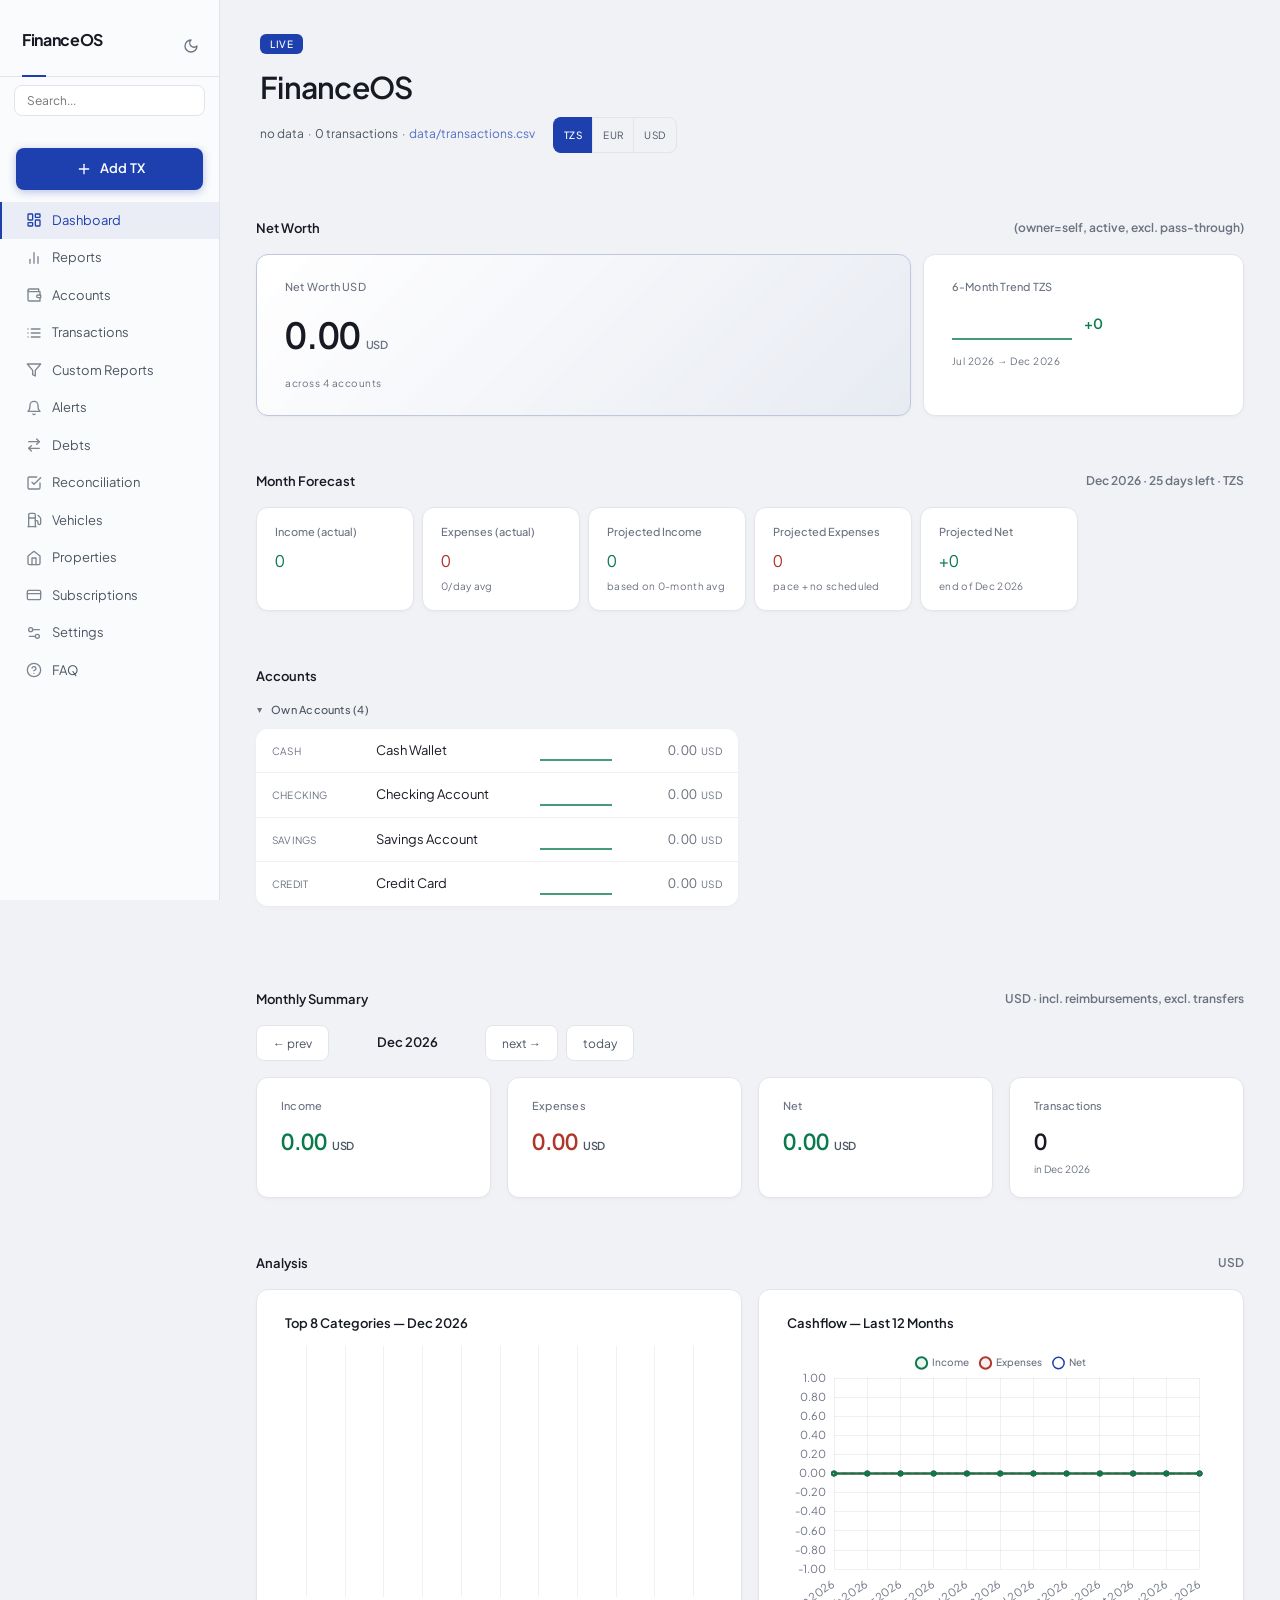
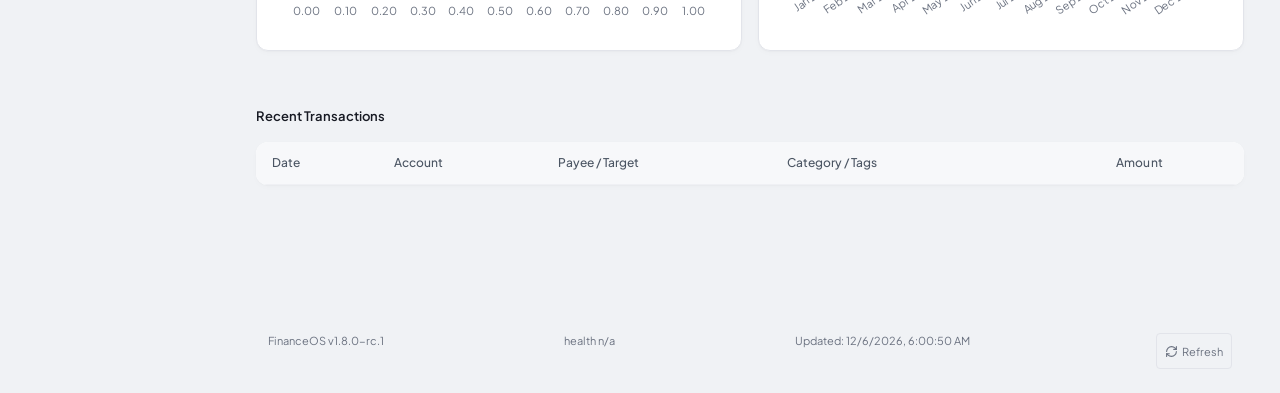
==== commit 2e8074da: "release: v1.8.0-rc.1 — review remediation, 215-test suite, one modal/report/CRUD scaffolding" ====
--- a/dashboard/index.html
+++ b/dashboard/index.html
@@ -79,7 +79,7 @@
     <li><a href="#accounts" data-page="accounts"><span class="nav-icon"><svg><use href="#i-wallet"/></svg></span><span data-i18n="nav.accounts">Accounts</span></a></li>
     <li><a href="#transactions" data-page="transactions"><span class="nav-icon"><svg><use href="#i-list"/></svg></span><span data-i18n="nav.transactions">Transactions</span></a></li>
     <li data-feature="custom_reports"><a href="#custom-reports" data-page="custom-reports"><span class="nav-icon"><svg><use href="#i-funnel"/></svg></span><span data-i18n="nav.custom_reports">Custom Reports</span></a></li>
-    <li><a href="#alerts" data-page="alerts"><span class="nav-icon"><svg><use href="#i-bell"/></svg></span><span data-i18n="nav.alerts">Alerts</span><span id="alerts-badge" style="background:var(--negative);color:#fff;border-radius:50%;font-size:9px;min-width:16px;height:16px;display:none;align-items:center;justify-content:center;margin-left:6px;"></span></a></li>
+    <li><a href="#alerts" data-page="alerts"><span class="nav-icon"><svg><use href="#i-bell"/></svg></span><span data-i18n="nav.alerts">Alerts</span><span id="alerts-badge" style="background:var(--negative);color:#fff;border-radius:50%;font-size:10px;min-width:16px;height:16px;display:none;align-items:center;justify-content:center;margin-left:6px;"></span></a></li>
     <li data-feature="debt_tracking"><a href="#debts" data-page="debts"><span class="nav-icon"><svg><use href="#i-arrows-lr"/></svg></span><span data-i18n="nav.debts">Debts</span></a></li>
     <li data-feature="crdb_recon"><a href="#reconciliation" data-page="reconciliation"><span class="nav-icon"><svg><use href="#i-check-square"/></svg></span><span data-i18n="nav.reconciliation">Reconciliation</span></a></li>
     <li data-feature="metals"><a href="#metals" data-page="metals"><span class="nav-icon"><svg><use href="#i-gem"/></svg></span><span data-i18n="nav.metals">Metals</span></a></li>
@@ -269,7 +269,7 @@
   </div>
 
   <footer>
-    <span><span data-brand>FinanceOS</span> <span style="color:var(--muted);">v1.7.2-rc.1</span></span>
+    <span><span data-brand>FinanceOS</span> <span class="c-mut">v1.8.0-rc.1</span></span>
     <span id="footer-status"></span>
     <span id="footer-updated">—</span>
     <button id="refresh-btn" title="Refresh data (Shift+R)" data-i18n-title="footer.refresh_title" style="background:none;border:1px solid var(--border);border-radius:var(--radius-xs);padding:3px 8px;cursor:pointer;color:var(--muted);display:inline-flex;align-items:center;gap:4px;font-size:11px;font-family:inherit;margin-left:6px;transition:color 0.15s,border-color 0.15s;">
--- a/dashboard/styles.css
+++ b/dashboard/styles.css
@@ -31,16 +31,36 @@
     --text: #171a23;
     --muted: #6b7280;
     --muted-soft: #4b5563;
-    --positive: #0fad71;
-    --negative: #e8453c;
-    --info: #3578de;
-    --warn: #e8930c;
+    /* Semantic state colors — deep variants so 12-13px amounts/badges meet
+       WCAG AA (>=4.5:1) on white surfaces. The print block uses the same
+       values; dark theme overrides with brighter tones below. */
+    --positive: #0a7a4d;
+    --negative: #b0352b;
+    --info: #2563eb;
+    --warn: #a66300;
+    /* Derived warn tints — color-mix resolves against the cascaded --warn
+       at use time, so this single definition covers light and dark. */
+    --warn-bg: color-mix(in srgb, var(--warn) 10%, transparent);
+    --warn-border: color-mix(in srgb, var(--warn) 40%, transparent);
     --chart-grid: rgba(0,0,0,0.06);
     --chart-text: #6b7280;
     --chart-border: #e2e4ea;
     --radius: 12px;
     --radius-sm: 8px;
     --radius-xs: 4px;
+    /* Typography scale — the only permitted font sizes (Design-Review
+       2026-07-08). New rules use var(--fs-*), never raw px. */
+    --fs-10: 10px;  /* micro labels, currency suffixes, tag chips */
+    --fs-11: 11px;  /* secondary labels, table meta, footer */
+    --fs-12: 12px;  /* default UI text, buttons, subtitles */
+    --fs-13: 13px;  /* table cells, nav links */
+    --fs-14: 14px;  /* body base, form inputs */
+    --fs-16: 16px;  /* small headings, large balances, mobile inputs */
+    --fs-18: 18px;  /* KPI values */
+    --fs-20: 20px;  /* section headlines */
+    --fs-22: 22px;  /* card values, print h1 */
+    --fs-26: 26px;  /* page titles */
+    --fs-36: 36px;  /* hero net-worth value, empty-state icon */
     --shadow-xs: 0 1px 2px rgba(0,0,0,0.02);
     --shadow: 0 1px 2px rgba(0,0,0,0.03), 0 2px 6px rgba(0,0,0,0.02);
     --shadow-md: 0 2px 8px rgba(0,0,0,0.05), 0 1px 3px rgba(0,0,0,0.02);
@@ -110,7 +130,7 @@
   html, body { background: var(--bg); color: var(--text); }
   body {
     font-family: 'Plus Jakarta Sans', -apple-system, BlinkMacSystemFont, sans-serif;
-    font-size: 14px;
+    font-size: var(--fs-14);
     line-height: 1.5;
     min-height: 100vh;
     background: var(--bg);
@@ -127,7 +147,7 @@
     padding: 7px 16px;
     min-height: 36px;
     cursor: pointer;
-    font-size: 12px;
+    font-size: var(--fs-12);
     transition: all 0.2s;
     border-radius: var(--radius-sm);
   }
@@ -180,7 +200,7 @@
     display: inline-block;
     background: var(--accent);
     color: #fff;
-    font-size: 10px;
+    font-size: var(--fs-10);
     font-weight: 500;
     letter-spacing: 0.06em;
     text-transform: uppercase;
@@ -200,7 +220,7 @@
   h1 .accent, h2 .accent { color: var(--accent); }
   .subtitle {
     color: var(--muted);
-    font-size: 12px;
+    font-size: var(--fs-12);
     letter-spacing: 0;
     margin-top: 12px;
   }
@@ -215,7 +235,7 @@
   }
   .currency-switcher button {
     padding: 3px 10px;
-    font-size: 10px;
+    font-size: var(--fs-10);
     letter-spacing: 0.04em;
     border-radius: 0;
     border-right-width: 0;
@@ -225,7 +245,7 @@
   .currency-switcher button:last-child { border-radius: 0 var(--radius-sm) var(--radius-sm) 0; border-right-width: 1px; }
   .currency-switcher button.active { background: var(--accent); color: #fff; border-color: var(--accent); }
   .fx-info {
-    font-size: 11px;
+    font-size: var(--fs-11);
     color: var(--muted);
     letter-spacing: 0;
     margin-top: 6px;
@@ -260,7 +280,7 @@
     margin-bottom: 56px;
   }
   .section-title {
-    font-size: 13px;
+    font-size: var(--fs-13);
     font-weight: 600;
     letter-spacing: 0;
     text-transform: none;
@@ -270,7 +290,7 @@
     align-items: center;
     justify-content: space-between;
   }
-  .section-title .hint { color: var(--muted); font-size: 12px; letter-spacing: 0; text-transform: none; }
+  .section-title .hint { color: var(--muted); font-size: var(--fs-12); letter-spacing: 0; text-transform: none; }
 
   /* Net-Worth */
   .networth {
@@ -296,17 +316,17 @@
     background: linear-gradient(135deg, var(--surface) 0%, var(--accent-subtle) 100%);
     border-color: color-mix(in srgb, var(--accent) 18%, var(--border));
   }
-  .networth-card.hero .nw-value { font-size: 34px; }
-  .nw-label { font-size: 11px; letter-spacing: 0.02em; text-transform: none; color: var(--muted); margin-bottom: 12px; font-weight: 500; }
+  .networth-card.hero .nw-value { font-size: var(--fs-36); }
+  .nw-label { font-size: var(--fs-11); letter-spacing: 0.02em; text-transform: none; color: var(--muted); margin-bottom: 12px; font-weight: 500; }
   .nw-value {
     font-weight: 600;
-    font-size: 26px;
+    font-size: var(--fs-26);
     color: var(--text);
     letter-spacing: -0.02em;
     font-variant-numeric: tabular-nums;
   }
-  .nw-currency { color: var(--muted); font-size: 11px; margin-left: 6px; }
-  .nw-breakdown { margin-top: 14px; font-size: 10px; color: var(--muted); letter-spacing: 0.05em; }
+  .nw-currency { color: var(--muted); font-size: var(--fs-11); margin-left: 6px; }
+  .nw-breakdown { margin-top: 14px; font-size: var(--fs-10); color: var(--muted); letter-spacing: 0.05em; }
 
   /* Inline trend strip on the hero card — sparkline + delta + range */
   .nw-trend-strip {
@@ -319,7 +339,7 @@
     flex-wrap: wrap;
   }
   .nw-trend-delta {
-    font-size: 13px;
+    font-size: var(--fs-13);
     font-weight: 600;
     font-variant-numeric: tabular-nums;
     display: inline-flex;
@@ -329,12 +349,12 @@
   .nw-trend-delta.positive { color: var(--positive); }
   .nw-trend-delta.negative { color: var(--negative); }
   .nw-trend-pct {
-    font-size: 11px;
+    font-size: var(--fs-11);
     font-weight: 500;
     opacity: 0.8;
   }
   .nw-trend-range {
-    font-size: 10px;
+    font-size: var(--fs-10);
     color: var(--muted);
     letter-spacing: 0.04em;
     margin-left: auto;
@@ -342,7 +362,7 @@
   /* On narrow viewports, drop hero spanning so cards stack cleanly */
   @media (max-width: 720px) {
     .networth-card.hero { grid-column: span 1; }
-    .networth-card.hero .nw-value { font-size: 26px; }
+    .networth-card.hero .nw-value { font-size: var(--fs-26); }
   }
 
   /* Accounts */
@@ -364,12 +384,12 @@
     display: inline-block;
     transition: transform 0.18s ease;
     color: var(--muted);
-    font-size: 10px;
+    font-size: var(--fs-10);
   }
   details.accounts-group[open] > summary .group-caret { transform: rotate(90deg); }
   details.accounts-group > summary:hover .group-caret { color: var(--accent); }
   .group-label {
-    font-size: 11px;
+    font-size: var(--fs-11);
     letter-spacing: 0.02em;
     text-transform: none;
     color: var(--muted-soft);
@@ -395,25 +415,25 @@
   .account:hover { box-shadow: var(--shadow-md); }
   .account.archived { opacity: 0.5; }
   .acc-name {
-    font-size: 12px;
+    font-size: var(--fs-12);
     color: var(--text);
     margin-bottom: 4px;
   }
   .acc-alias {
-    font-size: 10px;
+    font-size: var(--fs-10);
     color: var(--muted);
     letter-spacing: 0.02em;
     text-transform: uppercase;
     margin-left: 6px;
   }
   .acc-balance {
-    font-size: 17px;
+    font-size: var(--fs-16);
     color: var(--text);
     margin-top: 6px;
     font-weight: 400;
   }
   .acc-balance.negative { color: var(--negative); }
-  .acc-currency { font-size: 10px; color: var(--muted); margin-left: 4px; }
+  .acc-currency { font-size: var(--fs-10); color: var(--muted); margin-left: 4px; }
 
   /* Accounts overview — opt-in "Balance in {currency}" chip strip. Same
      segmented-control look as the header .currency-switcher, but here each
@@ -424,14 +444,14 @@
     flex-wrap: wrap;
     gap: 10px;
     margin-bottom: 14px;
-    font-size: 12px;
+    font-size: var(--fs-12);
     color: var(--muted);
   }
   .acc-fx-label { letter-spacing: 0.04em; }
   .acc-fx-chips { display: inline-flex; gap: 0; }
   .acc-fx-chip {
     padding: 4px 11px;
-    font-size: 11px;
+    font-size: var(--fs-11);
     letter-spacing: 0.04em;
     border: 1px solid var(--border);
     border-right-width: 0;
@@ -447,7 +467,7 @@
   .acc-fx-chip.active { background: var(--accent); border-color: var(--accent); color: #fff; }
 
   .acc-meta {
-    font-size: 10px;
+    font-size: var(--fs-10);
     color: var(--muted);
     margin-top: 4px;
     letter-spacing: 0.04em;
@@ -469,7 +489,7 @@
   }
   .summary-card:hover { box-shadow: var(--shadow-md); }
   .summary-card .label {
-    font-size: 11px;
+    font-size: var(--fs-11);
     letter-spacing: 0.02em;
     text-transform: none;
     color: var(--muted);
@@ -478,14 +498,14 @@
   }
   .summary-card .value {
     font-weight: 600;
-    font-size: 22px;
+    font-size: var(--fs-22);
     letter-spacing: -0.02em;
     font-variant-numeric: tabular-nums;
   }
   .summary-card .value.positive { color: var(--positive); }
   .summary-card .value.negative { color: var(--negative); }
-  .summary-card .cur { color: var(--muted-soft); font-size: 11px; margin-left: 6px; }
-  .summary-card .meta { font-size: 10px; color: var(--muted); margin-top: 4px; }
+  .summary-card .cur { color: var(--muted-soft); font-size: var(--fs-11); margin-left: 6px; }
+  .summary-card .meta { font-size: var(--fs-10); color: var(--muted); margin-top: 4px; }
 
   /* KPI grid + card — denser variant of summary-card used at the top of
      reports. Same visual language (label small/muted, value large/bold,
@@ -506,22 +526,22 @@
   }
   .kpi-card:hover { box-shadow: var(--shadow-md); }
   .kpi-card .label {
-    font-size: 11px;
+    font-size: var(--fs-11);
     color: var(--muted);
     margin-bottom: 6px;
     font-weight: 500;
   }
   .kpi-card .value {
     font-weight: 600;
-    font-size: 18px;
+    font-size: var(--fs-18);
     letter-spacing: -0.01em;
     font-variant-numeric: tabular-nums;
   }
   .kpi-card .value.positive { color: var(--positive); }
   .kpi-card .value.negative { color: var(--negative); }
-  .kpi-card .cur { color: var(--muted-soft); font-size: 11px; margin-left: 4px; }
+  .kpi-card .cur { color: var(--muted-soft); font-size: var(--fs-11); margin-left: 4px; }
   .kpi-card .delta {
-    font-size: 10px;
+    font-size: var(--fs-10);
     color: var(--muted);
     margin-top: 4px;
     font-variant-numeric: tabular-nums;
@@ -537,7 +557,7 @@
   }
   .month-nav .current {
     padding: 6px 14px;
-    font-size: 13px;
+    font-size: var(--fs-13);
     color: var(--text);
     min-width: 140px;
     text-align: center;
@@ -585,11 +605,11 @@
   .tx-table th, .tx-table td {
     padding: 12px 16px;
     text-align: left;
-    font-size: 13px;
+    font-size: var(--fs-13);
     border-bottom: 1px solid var(--border-soft);
   }
   .tx-table th {
-    font-size: 12px;
+    font-size: var(--fs-12);
     letter-spacing: 0;
     text-transform: none;
     color: var(--muted-soft);
@@ -610,7 +630,7 @@
   .tx-table .cat { color: var(--muted-soft); }
   .tx-table .tag-chip {
     display: inline-block;
-    font-size: 10px;
+    font-size: var(--fs-10);
     letter-spacing: 0.01em;
     padding: 2px 8px;
     background: var(--accent-glow);
@@ -632,10 +652,10 @@
     background: var(--accent-glow);
     border: 1px solid var(--accent-dim);
     border-radius: var(--radius-sm);
-    font-size: 12px;
+    font-size: var(--fs-12);
   }
   .bulk-count { font-weight: 600; color: var(--accent); margin-right: 4px; }
-  .bulk-btn { padding: 4px 12px; font-size: 11px; border-radius: var(--radius-xs); cursor: pointer; border: 1px solid var(--border); background: var(--surface); color: var(--text); }
+  .bulk-btn { padding: 4px 12px; font-size: var(--fs-11); border-radius: var(--radius-xs); cursor: pointer; border: 1px solid var(--border); background: var(--surface); color: var(--text); }
   .bulk-btn:hover { border-color: var(--accent); color: var(--accent); }
   .bulk-btn-danger { color: var(--negative); border-color: var(--negative); }
   .bulk-btn-danger:hover { background: var(--negative); color: #fff; }
@@ -653,7 +673,7 @@
   }
   .bulk-edit-item {
     background: transparent; border: 0; padding: 6px 10px; text-align: left;
-    font-size: 12px; color: var(--text); cursor: pointer; border-radius: 4px;
+    font-size: var(--fs-12); color: var(--text); cursor: pointer; border-radius: 4px;
   }
   .bulk-edit-item:hover { background: var(--accent); color: var(--bg); }
 
@@ -672,7 +692,7 @@
     padding: 40px;
     text-align: center;
     color: var(--muted);
-    font-size: 12px;
+    font-size: var(--fs-12);
   }
   .error { color: var(--negative); }
 
@@ -703,7 +723,7 @@
 
   footer {
     padding: 32px 48px 24px;
-    font-size: 11px;
+    font-size: var(--fs-11);
     color: var(--muted);
     letter-spacing: 0;
     display: flex;
@@ -743,10 +763,10 @@
   .bullet-zone {
     height: 100%;
   }
-  .bullet-zone-good { background: rgba(16,185,129,0.15); }
-  .bullet-zone-warn { background: rgba(245,158,11,0.18); }
-  .bullet-zone-danger { background: rgba(232,69,60,0.18); }
-  .bullet-zone-over { background: rgba(232,69,60,0.10); }
+  .bullet-zone-good { background: color-mix(in srgb, var(--positive) 15%, transparent); }
+  .bullet-zone-warn { background: color-mix(in srgb, var(--warn) 18%, transparent); }
+  .bullet-zone-danger { background: color-mix(in srgb, var(--negative) 18%, transparent); }
+  .bullet-zone-over { background: color-mix(in srgb, var(--negative) 10%, transparent); }
   .bullet-bar {
     position: absolute;
     top: 5px;
@@ -784,24 +804,24 @@
     background: transparent;
     border: none;
   }
-  .empty-state.compact .empty-state-icon { font-size: 24px; margin-bottom: 8px; }
-  .empty-state.compact .empty-state-title { font-size: 13px; }
-  .empty-state.compact .empty-state-desc { font-size: 11px; margin-bottom: 0; }
+  .empty-state.compact .empty-state-icon { font-size: var(--fs-22); margin-bottom: 8px; }
+  .empty-state.compact .empty-state-title { font-size: var(--fs-13); }
+  .empty-state.compact .empty-state-desc { font-size: var(--fs-11); margin-bottom: 0; }
 
   .empty-state-icon {
-    font-size: 36px;
+    font-size: var(--fs-36);
     margin-bottom: 14px;
     opacity: 0.6;
     line-height: 1;
   }
   .empty-state-title {
-    font-size: 14px;
+    font-size: var(--fs-14);
     font-weight: 600;
     color: var(--muted-soft);
     margin-bottom: 6px;
   }
   .empty-state-desc {
-    font-size: 12px;
+    font-size: var(--fs-12);
     margin-bottom: 16px;
     line-height: 1.6;
   }
@@ -811,7 +831,7 @@
     align-items: center;
     gap: 6px;
     padding: 8px 16px;
-    font-size: 12px;
+    font-size: var(--fs-12);
     font-weight: 500;
     color: var(--accent);
     background: var(--accent-glow);
@@ -846,7 +866,7 @@
   }
   .sidebar::-webkit-scrollbar { display: none; }
   .sidebar-logo {
-    font-size: 17px;
+    font-size: var(--fs-16);
     font-weight: 700;
     padding: 28px 22px 24px;
     border-bottom: 1px solid var(--border);
@@ -872,7 +892,7 @@
     display: flex;
     align-items: center;
     padding: 9px 22px;
-    font-size: 13px;
+    font-size: var(--fs-13);
     letter-spacing: 0;
     color: var(--muted-soft);
     text-decoration: none;
@@ -901,7 +921,7 @@
      the right edge of the link via auto-margin and dimmed to avoid stealing
      attention from the label. Sized to the same 13px line-height as the
      surrounding text. */
-  .sidebar-nav .nav-ext { margin-left: auto; font-size: 11px; opacity: 0.5; }
+  .sidebar-nav .nav-ext { margin-left: auto; font-size: var(--fs-11); opacity: 0.5; }
   .sidebar-nav a:hover .nav-ext { opacity: 0.9; }
   .sidebar-nav .nav-spacer { flex: 1; min-height: 24px; }
   .sidebar-nav a.nav-add-tx {
@@ -917,20 +937,20 @@
     gap: 6px;
     font-weight: 600;
     letter-spacing: 0.01em;
-    box-shadow: 0 2px 8px rgba(67,97,238,0.3);
+    box-shadow: 0 2px 8px color-mix(in srgb, var(--accent) 30%, transparent);
     transition: all 0.2s cubic-bezier(0.4,0,0.2,1);
   }
   .sidebar-nav a.nav-add-tx .nav-icon { margin-right: 0; }
   .sidebar-nav a.nav-add-tx:hover {
     background: var(--accent-dim);
     color: #fff;
-    box-shadow: 0 4px 14px rgba(67,97,238,0.35);
+    box-shadow: 0 4px 14px color-mix(in srgb, var(--accent) 35%, transparent);
   }
   .sidebar-nav a.nav-add-tx.active {
     background: var(--accent-dim);
     color: #fff;
     border-left: none;
-    box-shadow: 0 2px 8px rgba(67,97,238,0.3);
+    box-shadow: 0 2px 8px color-mix(in srgb, var(--accent) 30%, transparent);
   }
   .sidebar-nav a.nav-add-tx .nav-icon { opacity: 1; }
   .content-area {
@@ -950,7 +970,7 @@
     overflow: hidden;
   }
   .page-header h2 {
-    font-size: 26px;
+    font-size: var(--fs-26);
     font-weight: 600;
     letter-spacing: -0.025em;
     margin-bottom: 4px;
@@ -958,7 +978,7 @@
   .page-header h2 .accent { color: var(--accent); }
   .page-header .page-subtitle {
     color: var(--muted);
-    font-size: 13px;
+    font-size: var(--fs-13);
     letter-spacing: 0;
     margin-top: 12px;
   }
@@ -967,12 +987,12 @@
     gap: 24px;
     align-items: baseline;
     margin-top: 16px;
-    font-size: 13px;
+    font-size: var(--fs-13);
     color: var(--muted);
     letter-spacing: 0;
   }
   .page-header .page-meta .bal {
-    font-size: 20px;
+    font-size: var(--fs-20);
     font-weight: 600;
     color: var(--text);
     letter-spacing: -0.02em;
@@ -1001,13 +1021,13 @@
   .report-card:hover { box-shadow: var(--shadow-md); background: var(--surface-2); }
   .report-card.active { border-color: var(--accent); background: var(--accent-glow); }
   .report-card .rc-title {
-    font-size: 13px;
+    font-size: var(--fs-13);
     color: var(--text);
     margin-bottom: 6px;
     font-weight: 400;
   }
   .report-card .rc-desc {
-    font-size: 10px;
+    font-size: var(--fs-10);
     color: var(--muted);
     letter-spacing: 0.03em;
     line-height: 1.5;
@@ -1016,7 +1036,7 @@
     margin-bottom: 32px;
   }
   .report-category-label {
-    font-size: 11px;
+    font-size: var(--fs-11);
     letter-spacing: 0.02em;
     text-transform: none;
     color: var(--muted-soft);
@@ -1028,7 +1048,7 @@
     display: inline-flex;
     align-items: center;
     gap: 8px;
-    font-size: 13px;
+    font-size: var(--fs-13);
     font-weight: 500;
     color: var(--accent);
     cursor: pointer;
@@ -1042,13 +1062,13 @@
   }
   .report-back:hover { border-color: var(--accent); background: var(--accent-glow); }
   .report-detail-title {
-    font-size: 22px;
+    font-size: var(--fs-22);
     font-weight: 600;
     letter-spacing: -0.02em;
     margin-bottom: 4px;
   }
   .report-detail-desc {
-    font-size: 11px;
+    font-size: var(--fs-11);
     color: var(--muted);
     letter-spacing: 0.04em;
     margin-bottom: 24px;
@@ -1065,7 +1085,7 @@
   }
   .report-toolbar select, .report-toolbar input {
     font-family: inherit;
-    font-size: 12px;
+    font-size: var(--fs-12);
     background: var(--surface-2);
     color: var(--text);
     border: 1px solid var(--border);
@@ -1081,7 +1101,7 @@
     border-color: var(--accent);
   }
   .report-toolbar label {
-    font-size: 12px;
+    font-size: var(--fs-12);
     color: var(--muted-soft);
     letter-spacing: 0;
     text-transform: none;
@@ -1097,7 +1117,7 @@
   .report-section .tx-table th,
   .report-section .tx-table td {
     padding: 7px 12px;
-    font-size: 12.5px;
+    font-size: var(--fs-12);
   }
   .report-section .tx-table th {
     position: sticky;
@@ -1113,7 +1133,7 @@
     background: var(--accent-glow);
   }
   .report-section-title {
-    font-size: 13px;
+    font-size: var(--fs-13);
     letter-spacing: 0;
     text-transform: none;
     color: var(--text);
@@ -1135,13 +1155,13 @@
     transition: all 0.2s;
   }
   .income-cell:hover { box-shadow: var(--shadow-md); }
-  .income-cell .ic-label { font-size: 11px; color: var(--muted); letter-spacing: 0; text-transform: none; margin-bottom: 8px; font-weight: 500; }
-  .income-cell .ic-value { font-size: 17px; color: var(--positive); font-variant-numeric: tabular-nums; }
+  .income-cell .ic-label { font-size: var(--fs-11); color: var(--muted); letter-spacing: 0; text-transform: none; margin-bottom: 8px; font-weight: 500; }
+  .income-cell .ic-value { font-size: var(--fs-16); color: var(--positive); font-variant-numeric: tabular-nums; }
   .income-cell .ic-value.zero { color: var(--muted); }
   .income-cell .ic-value.c-neg { color: var(--negative); }
   .income-cell .ic-value.c-text { color: var(--text); }
-  .income-cell .ic-cur { font-size: 10px; color: var(--muted); margin-left: 4px; }
-  .income-cell .ic-count { font-size: 9px; color: var(--muted); margin-top: 6px; letter-spacing: 0.03em; }
+  .income-cell .ic-cur { font-size: var(--fs-10); color: var(--muted); margin-left: 4px; }
+  .income-cell .ic-count { font-size: var(--fs-10); color: var(--muted); margin-top: 6px; letter-spacing: 0.03em; }
 
   /* ─── Sidebar Accounts Sub-nav ──────────────────────── */
   .sidebar-nav .nav-toggle {
@@ -1152,7 +1172,7 @@
     user-select: none;
   }
   .sidebar-nav .nav-toggle .caret {
-    font-size: 8px;
+    font-size: var(--fs-10);
     transition: transform 0.15s;
     margin-right: 4px;
   }
@@ -1168,7 +1188,7 @@
   }
   .sidebar-sub li a {
     padding: 5px 22px 5px 38px;
-    font-size: 10px;
+    font-size: var(--fs-10);
     letter-spacing: 0.04em;
     white-space: nowrap;
     overflow: hidden;
@@ -1179,12 +1199,12 @@
   .sidebar-sub li a .sub-balance {
     float: right;
     color: var(--muted);
-    font-size: 9px;
+    font-size: var(--fs-10);
     font-variant-numeric: tabular-nums;
   }
   .sidebar-sub .sub-group-label {
     padding: 10px 22px 4px 38px;
-    font-size: 9px;
+    font-size: var(--fs-10);
     letter-spacing: 0.06em;
     text-transform: uppercase;
     color: var(--muted);
@@ -1206,7 +1226,7 @@
     margin-top: 16px;
   }
   .pagination .page-info {
-    font-size: 11px;
+    font-size: var(--fs-11);
     color: var(--muted);
     padding: 0 12px;
   }
@@ -1225,7 +1245,7 @@
     border: none;
     border-radius: 0;
     padding: 10px 24px;
-    font-size: 12px;
+    font-size: var(--fs-12);
     letter-spacing: 0.06em;
     background: var(--surface);
     color: var(--muted-soft);
@@ -1264,7 +1284,7 @@
     gap: 2px;
   }
   .settings-nav-label {
-    font-size: 10px;
+    font-size: var(--fs-10);
     font-weight: 600;
     letter-spacing: 0.08em;
     text-transform: uppercase;
@@ -1279,7 +1299,7 @@
     border-left: 2px solid transparent;
     border-radius: 0 6px 6px 0;
     color: var(--text);
-    font-size: 13px;
+    font-size: var(--fs-13);
     cursor: pointer;
     transition: background-color 0.12s, color 0.12s, border-color 0.12s;
   }
@@ -1310,7 +1330,7 @@
     flex: 1;
   }
   .atx-field label {
-    font-size: 12px;
+    font-size: var(--fs-12);
     letter-spacing: 0;
     text-transform: none;
     color: var(--muted-soft);
@@ -1324,7 +1344,7 @@
     color: var(--text);
     padding: 10px 14px;
     font-family: inherit;
-    font-size: 13px;
+    font-size: var(--fs-13);
     border-radius: var(--radius-sm);
     transition: border-color 0.2s;
   }
@@ -1333,12 +1353,12 @@
   .atx-field textarea:focus {
     outline: none;
     border-color: var(--accent);
-    box-shadow: 0 0 0 3px rgba(67,97,238,0.08);
+    box-shadow: 0 0 0 3px color-mix(in srgb, var(--accent) 8%, transparent);
   }
   .atx-field input::placeholder { color: var(--muted); }
 
   .atx-hint {
-    font-size: 10px;
+    font-size: var(--fs-10);
     color: var(--muted);
     margin-top: -8px;
     margin-bottom: 16px;
@@ -1355,7 +1375,7 @@
     margin: 4px 0 12px;
   }
   .split-block-heading {
-    font-size: 11px;
+    font-size: var(--fs-11);
     font-weight: 500;
     color: var(--muted-soft);
     letter-spacing: 0.04em;
@@ -1373,7 +1393,7 @@
   .split-row .atx-field input,
   .split-row .atx-field select {
     padding: 8px 10px;
-    font-size: 12px;
+    font-size: var(--fs-12);
   }
 
   .split-x-btn {
@@ -1381,7 +1401,7 @@
     height: 28px;
     flex: 0 0 28px;
     padding: 0;
-    font-size: 16px;
+    font-size: var(--fs-16);
     line-height: 1;
     color: var(--muted);
     background: transparent;
@@ -1397,7 +1417,7 @@
   }
 
   .split-add-line-btn {
-    font-size: 11px;
+    font-size: var(--fs-11);
     padding: 5px 12px;
     margin-top: 2px;
     color: var(--accent);
@@ -1417,7 +1437,7 @@
     display: inline-flex;
     align-items: center;
     gap: 6px;
-    font-size: 11px;
+    font-size: var(--fs-11);
     font-weight: 500;
     font-variant-numeric: tabular-nums;
     padding: 4px 10px;
@@ -1453,7 +1473,7 @@
     background: var(--surface);
     border: 1px solid var(--border);
     border-radius: 20px;
-    font-size: 12px;
+    font-size: var(--fs-12);
     font-weight: 500;
     color: var(--text);
     cursor: pointer;
@@ -1469,7 +1489,7 @@
   .qe-chip .qe-icon { display: inline-flex; align-items: center; opacity: 0.6; }
   .qe-chip .qe-icon svg { width: 14px; height: 14px; }
   .qe-chips-label {
-    font-size: 10px;
+    font-size: var(--fs-10);
     color: var(--muted);
     text-transform: uppercase;
     letter-spacing: 0.08em;
@@ -1487,7 +1507,7 @@
     border: none;
     border-radius: 0;
     padding: 8px 16px;
-    font-size: 11px;
+    font-size: var(--fs-11);
   }
   .atx-type-btns button:not(:last-child) {
     border-right: 1px solid var(--border);
@@ -1500,7 +1520,7 @@
   }
   .atx-actions button {
     padding: 10px 28px;
-    font-size: 12px;
+    font-size: var(--fs-12);
   }
 
   .atx-preview {
@@ -1509,7 +1529,7 @@
     padding-top: 24px;
   }
   .atx-preview h3 {
-    font-size: 15px;
+    font-size: var(--fs-16);
     font-weight: 600;
     margin-bottom: 16px;
     color: var(--text);
@@ -1530,7 +1550,7 @@
     opacity: 0.75;
   }
   .atx-line-num {
-    font-size: 11px;
+    font-size: var(--fs-11);
     color: var(--muted);
     padding-top: 2px;
   }
@@ -1540,10 +1560,10 @@
     gap: 3px;
   }
   .atx-line-primary {
-    font-size: 13px;
+    font-size: var(--fs-13);
   }
   .atx-line-secondary {
-    font-size: 11px;
+    font-size: var(--fs-11);
     color: var(--muted-soft);
   }
   .tag-picker {
@@ -1565,7 +1585,7 @@
     padding: 4px 10px;
     border: 1px solid var(--border);
     border-radius: 6px;
-    font-size: 11px;
+    font-size: var(--fs-11);
     cursor: pointer;
     transition: all 0.15s;
     user-select: none;
@@ -1600,21 +1620,21 @@
   .ac-list.open { display: block; }
   .ac-item {
     padding: 6px 10px;
-    font-size: 12px;
+    font-size: var(--fs-12);
     cursor: pointer;
     display: flex;
     justify-content: space-between;
   }
   .ac-item:hover, .ac-item.selected { background: var(--accent-glow); color: var(--accent); }
-  .ac-item .ac-meta { font-size: 10px; color: var(--muted); }
+  .ac-item .ac-meta { font-size: var(--fs-10); color: var(--muted); }
 
   .atx-line-tags {
-    font-size: 10px;
+    font-size: var(--fs-10);
     color: var(--accent-dim);
     margin-top: 2px;
   }
   .atx-line-amount {
-    font-size: 14px;
+    font-size: var(--fs-14);
     font-weight: 500;
     white-space: nowrap;
     padding-top: 2px;
@@ -1625,7 +1645,7 @@
 
   .atx-auto-badge {
     display: inline-block;
-    font-size: 9px;
+    font-size: var(--fs-10);
     padding: 1px 6px;
     background: var(--surface-3);
     border: 1px solid var(--border);
@@ -1646,19 +1666,19 @@
     border-color: var(--accent);
     font-weight: 600;
     padding: 12px 32px;
-    box-shadow: 0 2px 8px rgba(67,97,238,0.25);
+    box-shadow: 0 2px 8px color-mix(in srgb, var(--accent) 25%, transparent);
     transition: all 0.2s cubic-bezier(0.4,0,0.2,1);
   }
   .atx-confirm-actions .btn-confirm:hover {
     background: var(--accent-dim);
-    box-shadow: 0 4px 14px rgba(67,97,238,0.3);
+    box-shadow: 0 4px 14px color-mix(in srgb, var(--accent) 30%, transparent);
   }
 
   .atx-status {
     margin-top: 20px;
     padding: 14px 18px;
     border-radius: var(--radius-sm);
-    font-size: 12px;
+    font-size: var(--fs-12);
   }
   .atx-status.success {
     background: rgba(93,212,160,0.08);
@@ -1740,18 +1760,18 @@
      Yellow/amber accent for "are you sure" cases that are NOT
      destructive (e.g. unsaved-changes prompts, network warnings). */
   button.btn-warn {
-    background: rgba(232,147,12,0.10);
-    border-color: rgba(232,147,12,0.35);
-    color: #e8930c;
+    background: color-mix(in srgb, var(--warn) 10%, transparent);
+    border-color: color-mix(in srgb, var(--warn) 35%, transparent);
+    color: var(--warn);
   }
   button.btn-warn:hover {
-    background: rgba(232,147,12,0.20);
-    border-color: #e8930c;
+    background: color-mix(in srgb, var(--warn) 20%, transparent);
+    border-color: var(--warn);
   }
   /* ui-dialog type variants — colour the title to telegraph severity
      before the user reads the body. Keep body text neutral so the
      accent stays minimal and accessible against dark+light themes. */
-  .modal.ui-dialog-warning > h3 { color: #e8930c; }
+  .modal.ui-dialog-warning > h3 { color: var(--warn); }
   .modal.ui-dialog-error > h3 { color: var(--negative); }
   .modal.ui-dialog-info > h3 { color: var(--accent); }
   /* Universal modal close ✕ button — injected into every .modal by
@@ -1769,7 +1789,7 @@
     border: none;
     background: transparent;
     color: var(--muted);
-    font-size: 22px;
+    font-size: var(--fs-22);
     line-height: 1;
     cursor: pointer;
     border-radius: var(--radius-xs);
@@ -1798,7 +1818,7 @@
     animation: fadeUp 0.2s ease;
   }
   .modal h3 {
-    font-size: 17px;
+    font-size: var(--fs-16);
     font-weight: 600;
     margin-bottom: 16px;
   }
@@ -1842,7 +1862,7 @@
     align-items: center;
     gap: 8px;
     padding: 11px 26px;
-    font-size: 14px;
+    font-size: var(--fs-14);
     font-weight: 600;
     background: var(--accent);
     color: #fff;
@@ -1873,7 +1893,7 @@
     cursor: pointer;
     padding: 4px 10px;
     min-height: 28px;
-    font-size: 11px;
+    font-size: var(--fs-11);
     font-family: inherit;
     font-weight: 500;
     transition: color 0.15s, border-color 0.15s, background 0.15s;
@@ -1886,7 +1906,7 @@
   .tx-edit-btn.icon-btn {
     padding: 4px 7px;
     min-width: 28px;
-    font-size: 13px;
+    font-size: var(--fs-13);
     line-height: 1;
   }
 
@@ -1902,7 +1922,7 @@
   /* TX note: shown below payee, clearly readable */
   .tx-note {
     display: block;
-    font-size: 12px;
+    font-size: var(--fs-12);
     color: var(--muted-soft);
     margin-top: 2px;
     line-height: 1.35;
@@ -1913,10 +1933,10 @@
   .atx-ambiguities {
     margin-top: 12px;
     padding: 10px 14px;
-    background: rgba(245,158,11,0.06);
-    border: 1px solid rgba(245,158,11,0.2);
+    background: color-mix(in srgb, var(--warn) 6%, transparent);
+    border: 1px solid color-mix(in srgb, var(--warn) 20%, transparent);
     border-radius: var(--radius-sm);
-    font-size: 11px;
+    font-size: var(--fs-11);
     color: var(--warn);
   }
   .atx-ambiguities ul {
@@ -1949,7 +1969,7 @@
     align-items: center;
     gap: 10px;
     padding: 12px 18px;
-    font-size: 13px;
+    font-size: var(--fs-13);
     color: var(--text);
     text-decoration: none;
     transition: background 0.15s;
@@ -1958,7 +1978,6 @@
   .nav-more-menu a .nav-icon { opacity: 0.6; }
   .nav-more-menu a .nav-icon svg { width: 18px; height: 18px; }
 
-  /* ─── Mobile: Bottom Tab Bar ─────────────────────────── */
   /* ─── Mobile Topbar + Drawer ────────────────────────────── */
   /* Desktop hides the topbar + backdrop; mobile shows topbar always and
      backdrop only when drawer is open. */
@@ -1977,7 +1996,7 @@
       width: 100%;
       padding: 10px 12px;
       margin-bottom: 18px;
-      font-size: 14px;
+      font-size: var(--fs-14);
       background: var(--surface);
       color: var(--text);
       border: 1px solid var(--border);
@@ -2038,7 +2057,7 @@
       transition: transform 0.2s, opacity 0.2s;
     }
     .mobile-topbar-brand {
-      font-size: 17px;
+      font-size: var(--fs-16);
       font-weight: 600;
       letter-spacing: -0.01em;
       color: var(--text);
@@ -2102,7 +2121,7 @@
       display: flex;
       align-items: center;
       padding: 16px 20px 12px;
-      font-size: 20px;
+      font-size: var(--fs-20);
       font-weight: 600;
       letter-spacing: -0.01em;
       border-bottom: 1px solid var(--border-soft);
@@ -2133,7 +2152,7 @@
       gap: 12px;
       padding: 12px 14px;
       min-height: 46px;
-      font-size: 14px;
+      font-size: var(--fs-14);
       font-weight: 500;
       color: var(--muted-soft);
       border-left: 3px solid transparent;
@@ -2190,13 +2209,13 @@
     .page-header { padding: 20px 16px 16px; }
     main { padding: 16px 16px 40px; }
     .page-content { padding: 16px 16px 40px; }
-    h1 { font-size: 24px; }
-    .page-header h2 { font-size: 22px; }
+    h1 { font-size: var(--fs-22); }
+    .page-header h2 { font-size: var(--fs-22); }
     .page-header {
       padding: 18px 16px 10px;
     }
     .page-header .page-subtitle {
-      font-size: 11px;
+      font-size: var(--fs-11);
       margin-top: 2px;
     }
     /* Content gets an earlier start on mobile — subtitle isn't a full row */
@@ -2218,32 +2237,32 @@
       padding: 22px 22px 18px;
       background: linear-gradient(160deg, var(--surface) 0%, var(--accent-subtle) 100%);
     }
-    .networth-card.hero .nw-value { font-size: 36px; line-height: 1.1; }
+    .networth-card.hero .nw-value { font-size: var(--fs-36); line-height: 1.1; }
     .networth-card.hero .nw-label {
-      font-size: 11px;
+      font-size: var(--fs-11);
       letter-spacing: 0.06em;
       text-transform: uppercase;
       font-weight: 600;
       color: var(--accent);
       margin-bottom: 8px;
     }
-    .networth-card .nw-value { font-size: 22px; }
-    .nw-trend-strip { font-size: 11px; gap: 8px; }
+    .networth-card .nw-value { font-size: var(--fs-22); }
+    .nw-trend-strip { font-size: var(--fs-11); gap: 8px; }
 
     /* Month-Summary 2×2: kompakter, mehr Hierarchie. Label klein
        und uppercase, Value gross und prominent. Gleiche Logik wie
        Hero — Phone-Display priorisiert die Zahl, nicht die Chrome. */
     .summary-card { padding: 14px 14px; }
     .summary-card .label {
-      font-size: 10px;
+      font-size: var(--fs-10);
       letter-spacing: 0.06em;
       text-transform: uppercase;
       font-weight: 600;
       margin-bottom: 6px;
     }
-    .summary-card .value { font-size: 18px; }
-    .summary-card .cur { font-size: 10px; margin-left: 3px; }
-    .summary-card .meta { font-size: 10px; margin-top: 2px; }
+    .summary-card .value { font-size: var(--fs-18); }
+    .summary-card .cur { font-size: var(--fs-10); margin-left: 3px; }
+    .summary-card .meta { font-size: var(--fs-10); margin-top: 2px; }
 
     /* ─── Properties-Page Polish ─────────────────────────────────────
      * 14 KPI-Cards + 11 Charts auf einem Phone ist Endless-Scroll. Wir
@@ -2257,15 +2276,15 @@
     }
     .kpi-grid-properties .kpi-card { padding: 10px 12px; }
     .kpi-grid-properties .kpi-card .label {
-      font-size: 9px;
+      font-size: var(--fs-10);
       letter-spacing: 0.05em;
       text-transform: uppercase;
       font-weight: 600;
       margin-bottom: 4px;
     }
-    .kpi-grid-properties .kpi-card .value { font-size: 14px; }
-    .kpi-grid-properties .kpi-card .cur { font-size: 9px; margin-left: 2px; }
-    .kpi-grid-properties .kpi-card .delta { font-size: 9px; }
+    .kpi-grid-properties .kpi-card .value { font-size: var(--fs-14); }
+    .kpi-grid-properties .kpi-card .cur { font-size: var(--fs-10); margin-left: 2px; }
+    .kpi-grid-properties .kpi-card .delta { font-size: var(--fs-10); }
 
     /* Charts: kompakter — Höhe 180px statt 240px, Titel kleiner,
        weniger Padding. Span-2-Charts (Monthly-Breakdown, Heatmap)
@@ -2275,7 +2294,7 @@
       padding: 10px 12px 12px;
     }
     .charts-grid-properties .chart-card h4 {
-      font-size: 10px;
+      font-size: var(--fs-10);
       margin-bottom: 6px;
       letter-spacing: 0.04em;
     }
@@ -2291,8 +2310,8 @@
       padding: 12px 14px;
       gap: 10px;
     }
-    .property-meta h3 { font-size: 16px; }
-    .property-meta .muted { font-size: 11px; line-height: 1.45; }
+    .property-meta h3 { font-size: var(--fs-16); }
+    .property-meta .muted { font-size: var(--fs-11); line-height: 1.45; }
     .property-actions {
       display: grid;
       grid-template-columns: 1fr 1fr;
@@ -2300,18 +2319,18 @@
     }
     .property-actions button {
       padding: 10px 12px !important;
-      font-size: 13px !important;
+      font-size: var(--fs-13) !important;
       min-height: 40px;
     }
     /* Excel-Export geht auf eigene Zeile, ist weniger relevant auf Mobile */
     #btn-property-excel {
       grid-column: 1 / -1;
-      font-size: 11px !important;
+      font-size: var(--fs-11) !important;
     }
 
     /* Logs-Tabellen-Block: kompaktere Header */
     .log-block { padding: 10px 12px; }
-    .log-block h4 { font-size: 11px; margin-bottom: 6px; }
+    .log-block h4 { font-size: var(--fs-11); margin-bottom: 6px; }
     /* Cap log-table height on mobile so the page stays scannable — desktop
        lets the table flow to its natural height (see base rule). */
     .table-scroll { max-height: 560px; overflow: auto; }
@@ -2327,18 +2346,18 @@
       padding: 8px 10px;
     }
     .report-toolbar label {
-      font-size: 10px;
+      font-size: var(--fs-10);
       letter-spacing: 0.05em;
     }
     .report-toolbar select,
     .report-toolbar input {
-      font-size: 13px;
+      font-size: var(--fs-13);
       padding: 6px 8px;
       min-height: 34px;
     }
     .report-section { padding: 12px 14px; }
     .report-section-title {
-      font-size: 12px;
+      font-size: var(--fs-12);
       letter-spacing: 0.04em;
       text-transform: uppercase;
       margin-bottom: 10px;
@@ -2353,11 +2372,11 @@
       gap: 8px !important;
     }
     .report-section .summary-card { min-width: 0 !important; padding: 10px 12px !important; }
-    .report-section .summary-card .label { font-size: 10px; margin-bottom: 4px; }
-    .report-section .summary-card .value { font-size: 16px; }
+    .report-section .summary-card .label { font-size: var(--fs-10); margin-bottom: 4px; }
+    .report-section .summary-card .value { font-size: var(--fs-16); }
 
     /* Back button + export buttons on report pages — drop into a row */
-    .report-back { font-size: 12px; padding: 6px 10px; min-height: 34px; }
+    .report-back { font-size: var(--fs-12); padding: 6px 10px; min-height: 34px; }
 
     /* ─── Modals on Phone ────────────────────────────────────────────
      * Foundation (96vw / 80vh) ist schon da. Hier: dichtere Form-Reihen,
@@ -2369,7 +2388,7 @@
       overflow-y: auto;
     }
     .modal h3 {
-      font-size: 16px;
+      font-size: var(--fs-16);
       margin-bottom: 10px;
       padding-right: 32px;  /* leave room for ✕ */
     }
@@ -2394,7 +2413,7 @@
     .modal.ui-dialog .ui-dialog-actions > button {
       width: 100%;
       min-height: 44px;
-      font-size: 14px;
+      font-size: var(--fs-14);
     }
     /* Footer .btn-left + .btn-right groups become rows of stacked buttons */
     .modal-footer .btn-left,
@@ -2403,6 +2422,13 @@
       flex-direction: column-reverse;
       gap: 8px;
     }
+
+    /* Touch targets — standalone form/action buttons reach 44px on phones
+       (modal buttons already do, above). Compact chips like the currency
+       switcher and fx chips intentionally stay dense. */
+    button.btn-save,
+    button.primary-action-btn,
+    .empty-state-cta { min-height: 44px; }
 
     /* Tables horizontal scroll with fade edge */
     .section { position: relative; }
@@ -2418,8 +2444,8 @@
     }
     .section.scroll-fade::after { opacity: 1; }
     .tx-table { display: block; overflow-x: auto; -webkit-overflow-scrolling: touch; }
-    .tx-table th, .tx-table td { white-space: nowrap; padding: 7px 10px; font-size: 12px; }
-    .tx-table th { font-size: 10px; letter-spacing: 0.04em; text-transform: uppercase; }
+    .tx-table th, .tx-table td { white-space: nowrap; padding: 7px 10px; font-size: var(--fs-12); }
+    .tx-table th { font-size: var(--fs-10); letter-spacing: 0.04em; text-transform: uppercase; }
 
     /* Any wrapped scrollable table gets a visible thin scrollbar + fade edge */
     .table-scroll-wrapper,
@@ -2441,10 +2467,10 @@
     }
 
     /* Compact table typography across all reports on mobile */
-    table { font-size: 12px; }
+    table { font-size: var(--fs-12); }
     table th, table td { padding: 7px 9px; }
     table th {
-      font-size: 10px;
+      font-size: var(--fs-10);
       font-weight: 600;
       letter-spacing: 0.04em;
       text-transform: uppercase;
@@ -2455,7 +2481,7 @@
 
     /* Cards and sections — tighter radii + padding on mobile */
     .section-title {
-      font-size: 13px;
+      font-size: var(--fs-13);
       font-weight: 600;
       margin-bottom: 10px;
       letter-spacing: 0.01em;
@@ -2486,11 +2512,11 @@
     .atx-row .atx-field > input,
     .atx-row .atx-field > select,
     .atx-row .atx-field > textarea {
-      font-size: 16px;
+      font-size: var(--fs-16);
       padding: 11px 13px;
     }
     .atx-row .atx-field > label {
-      font-size: 11px;
+      font-size: var(--fs-11);
       font-weight: 600;
       text-transform: uppercase;
       letter-spacing: 0.04em;
@@ -2507,7 +2533,7 @@
     }
     .atx-tabs button {
       padding: 8px 18px;
-      font-size: 12px;
+      font-size: var(--fs-12);
       font-weight: 500;
       border: none;
       background: transparent;
@@ -2521,7 +2547,7 @@
       box-shadow: 0 1px 2px rgba(0,0,0,0.08);
     }
     .atx-hint {
-      font-size: 11px;
+      font-size: var(--fs-11);
       color: var(--muted);
       line-height: 1.45;
       margin-top: 4px;
@@ -2530,13 +2556,13 @@
       background: var(--accent-subtle);
       padding: 1px 5px;
       border-radius: 3px;
-      font-size: 11px;
+      font-size: var(--fs-11);
     }
     .atx-actions { margin-top: 4px; }
     .atx-actions button {
       width: 100%;
       min-height: 46px;
-      font-size: 14px;
+      font-size: var(--fs-14);
       font-weight: 600;
       background: var(--accent);
       color: #fff;
@@ -2549,11 +2575,11 @@
     }
     .qe-chip {
       padding: 7px 12px;
-      font-size: 12px;
+      font-size: var(--fs-12);
       min-height: 36px;
     }
     .qe-chips-label {
-      font-size: 10px;
+      font-size: var(--fs-10);
       font-weight: 700;
       letter-spacing: 0.08em;
       margin-bottom: 6px;
@@ -2577,7 +2603,7 @@
 
     /* Report toolbar wrap */
     .report-toolbar { flex-wrap: wrap; gap: 6px; }
-    .report-toolbar select, .report-toolbar input { padding: 6px 10px; font-size: 11px; }
+    .report-toolbar select, .report-toolbar input { padding: 6px 10px; font-size: var(--fs-16); }
 
     /* Month nav compact */
     .month-nav { flex-wrap: wrap; }
@@ -2586,14 +2612,14 @@
     footer { flex-direction: column; gap: 4px; padding: 16px; }
 
     /* Payee search full width */
-    #payee-search { font-size: 14px; }
+    #payee-search { font-size: var(--fs-14); }
 
     /* Tag picker compact */
     .tag-picker { min-height: 44px; }
-    .tag-picker label { padding: 6px 12px; font-size: 12px; }
+    .tag-picker label { padding: 6px 12px; font-size: var(--fs-12); }
 
     /* Edit buttons always visible on mobile (no hover) */
-    .tx-edit-btn { font-size: 10px; padding: 3px 6px; }
+    .tx-edit-btn { font-size: var(--fs-10); padding: 3px 6px; }
 
     /* Pagination */
     .pagination { flex-wrap: wrap; }
@@ -2647,17 +2673,17 @@
       padding: 0;
       border: none;
       white-space: normal;
-      font-size: 13px;
+      font-size: var(--fs-13);
     }
     .tx-table td.td-date {
       grid-area: date;
-      font-size: 11px;
+      font-size: var(--fs-11);
       color: var(--muted);
       font-weight: 500;
     }
     .tx-table td.td-account {
       grid-area: account;
-      font-size: 11px;
+      font-size: var(--fs-11);
       color: var(--muted-soft);
       text-align: right;
       font-weight: 500;
@@ -2666,19 +2692,19 @@
     }
     .tx-table td.td-payee {
       grid-area: payee;
-      font-size: 14px;
+      font-size: var(--fs-14);
       font-weight: 600;
       color: var(--text);
       align-self: end;
     }
     .tx-table td.td-cat {
       grid-area: category;
-      font-size: 12px;
+      font-size: var(--fs-12);
       color: var(--muted-soft);
     }
     .tx-table td.td-amount {
       grid-area: amount;
-      font-size: 15px;
+      font-size: var(--fs-16);
       font-weight: 700;
       font-variant-numeric: tabular-nums;
       align-self: center;
@@ -2689,7 +2715,7 @@
       padding-top: 2px;
     }
     .tx-table td.td-tags:empty { display: none; }
-    .tx-table .tag-chip { font-size: 9px; padding: 1px 6px; }
+    .tx-table .tag-chip { font-size: var(--fs-10); padding: 1px 6px; }
 
     .tx-table td.td-actions {
       grid-area: actions;
@@ -2702,7 +2728,7 @@
     .tx-table .tx-edit-btn {
       width: 30px; height: 30px;
       padding: 0;
-      font-size: 13px;
+      font-size: var(--fs-13);
       min-height: 30px;
     }
 
@@ -2721,13 +2747,12 @@
 
   /* ─── Extra small phones ────────────────────────────── */
   @media (max-width: 400px) {
-    .sidebar-nav a { padding: 2px 4px; font-size: 9px; }
-    .sidebar-nav .nav-icon svg { width: 20px; height: 20px; }
-    .sidebar-nav .nav-add-tx { padding: 2px 4px; font-size: 9px; }
+    /* Nav shrink rules from the removed bottom-tab-bar era were deleted
+       here — the drawer nav keeps its regular touch-friendly sizing. */
     .month-summary { grid-template-columns: 1fr; }
     .income-grid { grid-template-columns: 1fr; }
-    .nw-value { font-size: 22px; }
-    .summary-card .value { font-size: 20px; }
+    .nw-value { font-size: var(--fs-22); }
+    .summary-card .value { font-size: var(--fs-20); }
   }
 
   /* ─── Utility Classes ──────────────────────────────── */
@@ -2737,6 +2762,7 @@
   .fx2 { flex: 2; }
   .fx05 { flex: 0.5; }
   .flex-row { display: flex; align-items: center; }
+  .flex-row.gap-xs { gap: 4px; }
   .flex-row.gap-sm { gap: 8px; }
   .flex-row.gap-md { gap: 12px; }
 
@@ -2747,26 +2773,29 @@
   .c-mut2 { color: var(--muted-soft); }
   .c-text { color: var(--text); }
   .c-acc { color: var(--accent); }
+  .c-warn { color: var(--warn); }
+  .c-info { color: var(--info); }
 
   /* Font sizes */
-  .fs-9 { font-size: 9px; }
-  .fs-10 { font-size: 10px; }
-  .fs-11 { font-size: 11px; }
-  .fs-12 { font-size: 12px; }
-  .fs-13 { font-size: 13px; }
+  .fs-10 { font-size: var(--fs-10); }
+  .fs-11 { font-size: var(--fs-11); }
+  .fs-12 { font-size: var(--fs-12); }
+  .fs-13 { font-size: var(--fs-13); }
 
   /* Common combos */
-  .hint-sm { font-size: 10px; color: var(--muted); }
-  .hint-md { font-size: 12px; color: var(--muted); }
+  .hint-sm { font-size: var(--fs-10); color: var(--muted); }
+  .hint-md { font-size: var(--fs-12); color: var(--muted); }
   /* v1.5.1 — SCHED row badge for the linked-subscription marker shown
      beside the template name in Settings -> Scheduled. */
-  .sched-sub-badge { font-size: 10px; color: var(--accent); font-weight: 600; }
-  .label-sm { font-size: 11px; color: var(--muted); }
-  .label-xs { font-size: 9px; color: var(--muted); }
-  .sub-text { font-size: 11px; color: var(--muted-soft); }
+  .sched-sub-badge { font-size: var(--fs-10); color: var(--accent); font-weight: 600; }
+  .label-sm { font-size: var(--fs-11); color: var(--muted); }
+  .label-xs { font-size: var(--fs-10); color: var(--muted); }
+  .sub-text { font-size: var(--fs-11); color: var(--muted-soft); }
 
   /* Spacing */
   .mb-0 { margin-bottom: 0; }
+  .mb-4 { margin-bottom: 4px; }
+  .mb-6 { margin-bottom: 6px; }
   .mb-8 { margin-bottom: 8px; }
   .mb-12 { margin-bottom: 12px; }
   .mb-16 { margin-bottom: 16px; }
@@ -2775,13 +2804,66 @@
   .mt-8 { margin-top: 8px; }
   .mt-12 { margin-top: 12px; }
   .mt-16 { margin-top: 16px; }
+  .mt-24 { margin-top: 24px; }
+  .m-0 { margin: 0; }
+
+  /* Form controls — v2026-07-09.1 inline-style migration.
+     Property sets mirror the exact inline patterns they replace,
+     so the migration is visually lossless. */
+  .input-std {
+    width: 100%;
+    padding: 7px 12px;
+    font-size: var(--fs-12);
+    border: 1px solid var(--border);
+    border-radius: var(--radius-xs);
+    background: var(--surface);
+    color: var(--text);
+  }
+  .input-sm {
+    padding: 5px 8px;
+    border: 1px solid var(--border);
+    border-radius: var(--radius-sm);
+    background: var(--surface);
+    color: var(--text);
+    font-family: inherit;
+    font-size: var(--fs-12);
+  }
+  .input-compact {
+    padding: 5px 10px;
+    font-size: var(--fs-12);
+    border: 1px solid var(--border);
+    border-radius: var(--radius-xs);
+    background: var(--surface);
+    color: var(--text);
+  }
+  .lbl-block { display: block; margin-bottom: 6px; }
+  .chk-row { display: flex; gap: 4px; align-items: center; cursor: pointer; }
+  .form-actions { margin-top: 16px; display: flex; justify-content: flex-end; gap: 8px; }
+  .btn-accent {
+    padding: 8px 16px;
+    background: var(--accent);
+    color: var(--bg);
+    border: none;
+    border-radius: var(--radius-xs);
+    cursor: pointer;
+    font-weight: 600;
+  }
+
+  /* Layout combos */
+  .fld-col { flex: 1; min-width: 140px; }
+  .grid-2col { display: grid; grid-template-columns: 1fr 1fr; gap: 12px; }
+
+  /* Table cells */
+  .row-total { font-weight: 700; border-top: 2px solid var(--border); }
+  .th-left { padding: 8px 12px; text-align: left; font-weight: 500; }
+  .td-amount { text-align: right; padding: 6px 0; border-bottom: 1px solid var(--border); }
 
   /* Misc */
   kbd {
     display: inline-block;
     padding: 2px 7px;
     font-family: inherit;
-    font-size: 11px;
+    font-size: var(--fs-11);
     background: var(--surface-2);
     border: 1px solid var(--border);
     border-radius: var(--radius-xs);
@@ -2790,6 +2872,7 @@
   }
 
   .fw-500 { font-weight: 500; }
+  .fw-600 { font-weight: 600; }
   .fw-700 { font-weight: 700; }
   .ptr { cursor: pointer; }
   .op-50 { opacity: 0.5; }
@@ -2809,8 +2892,8 @@
   }
   .busy-overlay.show { display: flex; }
   .busy-box {
-    background: var(--bg-card, #1e293b);
-    border: 1px solid var(--border, #334155);
+    background: var(--surface);
+    border: 1px solid var(--border);
     border-radius: 12px;
     padding: 32px 40px;
     min-width: 240px;
@@ -2819,15 +2902,15 @@
   }
   .busy-spinner {
     width: 36px; height: 36px;
-    border: 3px solid var(--border, #334155);
-    border-top-color: var(--primary, #3b82f6);
+    border: 3px solid var(--border);
+    border-top-color: var(--accent);
     border-radius: 50%;
     animation: busy-spin 0.8s linear infinite;
     margin: 0 auto 16px;
   }
   .busy-msg {
-    color: var(--text, #e2e8f0);
-    font-size: 14px;
+    color: var(--text);
+    font-size: var(--fs-14);
     font-weight: 500;
   }
   @keyframes busy-spin { to { transform: rotate(360deg); } }
@@ -2838,7 +2921,7 @@
   .pdf-modal { width: 440px; }
   .pdf-opt-group { margin-bottom: 16px; }
   .pdf-opt-label {
-    font-size: 11px;
+    font-size: var(--fs-11);
     text-transform: uppercase;
     letter-spacing: 0.06em;
     color: var(--muted);
@@ -2846,7 +2929,7 @@
     margin-bottom: 8px;
   }
   .pdf-opt-hint {
-    font-size: 11px;
+    font-size: var(--fs-11);
     color: var(--muted);
     margin-top: 6px;
     line-height: 1.4;
@@ -2863,7 +2946,7 @@
     border: none;
     border-right: 1px solid var(--border);
     padding: 7px 16px;
-    font-size: 12px;
+    font-size: var(--fs-12);
     color: var(--muted-soft);
     cursor: pointer;
     font-family: inherit;
@@ -2880,7 +2963,7 @@
     display: inline-flex;
     align-items: center;
     gap: 8px;
-    font-size: 13px;
+    font-size: var(--fs-13);
     color: var(--text);
     cursor: pointer;
     user-select: none;
@@ -3420,7 +3503,7 @@
     background: var(--card);
     border: 1px solid var(--border);
     border-radius: 8px;
-    font-size: 13px;
+    font-size: var(--fs-13);
   }
   .faq-toc-search {
     margin-bottom: 12px;
@@ -3441,7 +3524,7 @@
     color: var(--muted);
     border: none;
     border-radius: 4px;
-    font-size: 11px;
+    font-size: var(--fs-11);
     font-weight: 600;
     font-family: inherit;
     letter-spacing: 0.5px;
@@ -3462,7 +3545,7 @@
     border-radius: 6px;
     background: var(--bg);
     color: var(--text);
-    font-size: 12px;
+    font-size: var(--fs-12);
     font-family: inherit;
   }
   .faq-toc-search input:focus {
@@ -3505,7 +3588,7 @@
     padding: 4px 10px;
     color: var(--muted);
     text-decoration: none;
-    font-size: 12px;
+    font-size: var(--fs-12);
     font-weight: 400;
   }
   .faq-toc-sub-link:hover {
@@ -3523,7 +3606,7 @@
     margin-bottom: 12px;
     padding-bottom: 8px;
     border-bottom: 2px solid var(--accent);
-    font-size: 22px;
+    font-size: var(--fs-22);
     font-weight: 700;
     scroll-margin-top: 20px;
   }
@@ -3531,7 +3614,7 @@
   .faq-body .faq-h3 {
     margin-top: 20px;
     margin-bottom: 8px;
-    font-size: 15px;
+    font-size: var(--fs-16);
     font-weight: 600;
     color: var(--accent);
     scroll-margin-top: 20px;
@@ -3539,17 +3622,17 @@
   .faq-body .faq-h4 {
     margin-top: 14px;
     margin-bottom: 6px;
-    font-size: 13px;
+    font-size: var(--fs-13);
     font-weight: 600;
   }
   .faq-body .faq-p {
     margin: 6px 0 10px;
-    font-size: 14px;
+    font-size: var(--fs-14);
   }
   .faq-body .faq-list {
     margin: 6px 0 12px;
     padding-left: 22px;
-    font-size: 14px;
+    font-size: var(--fs-14);
   }
   .faq-body .faq-list li {
     margin-bottom: 4px;
@@ -3560,7 +3643,7 @@
     border-radius: 6px;
     padding: 10px 12px;
     font-family: 'SFMono-Regular', Consolas, monospace;
-    font-size: 12px;
+    font-size: var(--fs-12);
     overflow-x: auto;
     margin: 10px 0;
   }
@@ -3570,13 +3653,13 @@
     border-radius: 3px;
     padding: 1px 5px;
     font-family: 'SFMono-Regular', Consolas, monospace;
-    font-size: 12px;
+    font-size: var(--fs-12);
   }
   .faq-body .faq-table {
     border-collapse: collapse;
     width: 100%;
     margin: 10px 0 16px;
-    font-size: 13px;
+    font-size: var(--fs-13);
   }
   .faq-body .faq-table th,
   .faq-body .faq-table td {
@@ -3596,7 +3679,7 @@
     background: var(--accent-subtle);
     font-style: italic;
     color: var(--muted-soft);
-    font-size: 14px;
+    font-size: var(--fs-14);
   }
   .faq-body .faq-hr {
     border: none;
@@ -3714,7 +3797,7 @@
     margin: 0 auto 12px;
   }
   .mobile-sheet-title {
-    font-size: 16px;
+    font-size: var(--fs-16);
     font-weight: 600;
     text-align: center;
     margin-bottom: 16px;
@@ -3739,7 +3822,7 @@
     border-radius: 14px;
     color: var(--text);
     text-decoration: none;
-    font-size: 11.5px;
+    font-size: var(--fs-12);
     font-weight: 500;
     min-height: 84px;
     position: relative;
@@ -3778,7 +3861,7 @@
     background: var(--negative);
     color: #fff;
     border-radius: 999px;
-    font-size: 10px;
+    font-size: var(--fs-10);
     font-weight: 600;
     min-width: 18px;
     height: 18px;
@@ -3796,7 +3879,7 @@
     gap: 12px;
   }
   .mobile-sheet-footer-label {
-    font-size: 12px;
+    font-size: var(--fs-12);
     color: var(--muted);
     font-weight: 500;
   }
@@ -3809,7 +3892,7 @@
   }
   .mobile-sheet-currency button {
     padding: 6px 14px;
-    font-size: 11px;
+    font-size: var(--fs-11);
     font-weight: 500;
     background: transparent;
     border: none;
@@ -3869,8 +3952,8 @@
     border-color: var(--accent);
     box-shadow: 0 0 0 2px rgba(70,89,155,0.18);
   }
-  .vehicle-pill-name { font-weight: 600; font-size: 14px; }
-  .vehicle-pill-meta { color: var(--muted); font-size: 11px; font-variant-numeric: tabular-nums; }
+  .vehicle-pill-name { font-weight: 600; font-size: var(--fs-14); }
+  .vehicle-pill-meta { color: var(--muted); font-size: var(--fs-11); font-variant-numeric: tabular-nums; }
   /* Active state forces white-ish meta-text so the secondary line stays
      legible against the dark accent background — otherwise --muted (gray)
      on --accent (dark blue) drops below the WCAG contrast threshold. */
@@ -3892,8 +3975,8 @@
     border-radius: var(--radius);
     padding: 14px 18px;
   }
-  .property-meta h3 { margin: 0 0 4px; font-size: 18px; }
-  .property-meta .muted { color: var(--muted); font-size: 12px; }
+  .property-meta h3 { margin: 0 0 4px; font-size: var(--fs-18); }
+  .property-meta .muted { color: var(--muted); font-size: var(--fs-12); }
   .property-actions { display: flex; gap: 8px; }
 
   .btn-secondary {
@@ -3927,7 +4010,7 @@
   }
   .chart-card h4 {
     margin: 0 0 10px;
-    font-size: 13px;
+    font-size: var(--fs-13);
     font-weight: 600;
     color: var(--muted);
     letter-spacing: 0.02em;
@@ -3955,7 +4038,7 @@
   }
   .log-block h4 {
     margin: 0 0 10px;
-    font-size: 13px;
+    font-size: var(--fs-13);
     font-weight: 600;
     text-transform: uppercase;
     letter-spacing: 0.02em;
@@ -3965,7 +4048,7 @@
      Mobile override in the @media block below caps height so the page
      stays scannable on phones (where 60+ LUKU rows would be unwieldy). */
   .table-scroll { }
-  .data-table { width: 100%; border-collapse: collapse; font-size: 12px; font-variant-numeric: tabular-nums; }
+  .data-table { width: 100%; border-collapse: collapse; font-size: var(--fs-12); font-variant-numeric: tabular-nums; }
   .data-table thead th {
     position: sticky;
     top: 0;
@@ -3974,7 +4057,7 @@
     text-align: left;
     padding: 6px 8px;
     font-weight: 600;
-    font-size: 11px;
+    font-size: var(--fs-11);
     text-transform: uppercase;
     color: var(--muted);
   }
@@ -3992,7 +4075,7 @@
     cursor: pointer;
     padding: 2px 6px;
     border-radius: 4px;
-    font-size: 14px;
+    font-size: var(--fs-14);
     line-height: 1;
   }
   .btn-icon:hover { color: var(--negative); border-color: var(--negative); }
@@ -4001,7 +4084,7 @@
     color: var(--accent);
     text-decoration: none;
     font-family: monospace;
-    font-size: 11px;
+    font-size: var(--fs-11);
   }
   .tx-link:hover { text-decoration: underline; }
 
@@ -4049,7 +4132,7 @@
     padding: 6px 12px;
     border-radius: 4px;
     cursor: pointer;
-    font-size: 11px;
+    font-size: var(--fs-11);
   }
   .receipt-pick-btn:hover { border-color: var(--accent); }
 
@@ -4082,12 +4165,12 @@
   }
   .receipt-tile-pdf {
     display: flex; flex-direction: column; align-items: center; justify-content: center;
-    font-size: 36px;
+    font-size: var(--fs-36);
     gap: 4px;
   }
-  .receipt-tile-pdf-label { font-size: 11px; color: var(--muted); }
+  .receipt-tile-pdf-label { font-size: var(--fs-11); color: var(--muted); }
   .receipt-tile-name {
-    font-size: 9px;
+    font-size: var(--fs-10);
     padding: 2px 4px;
     color: var(--muted);
     background: var(--surface);
@@ -4109,7 +4192,7 @@
     border: none;
     background: rgba(0, 0, 0, 0.6);
     color: #fff;
-    font-size: 14px;
+    font-size: var(--fs-14);
     line-height: 1;
     cursor: pointer;
     display: flex;
@@ -4127,7 +4210,7 @@
     opacity: 0.55;
     padding: 0 2px;
     margin-left: 4px;
-    font-size: 12px;
+    font-size: var(--fs-12);
     line-height: 1;
   }
   .tx-receipt-icon:hover { opacity: 1; }
@@ -4171,7 +4254,7 @@
     border: none;
     background: rgba(255, 255, 255, 0.1);
     color: #fff;
-    font-size: 22px;
+    font-size: var(--fs-22);
     line-height: 1;
     cursor: pointer;
   }
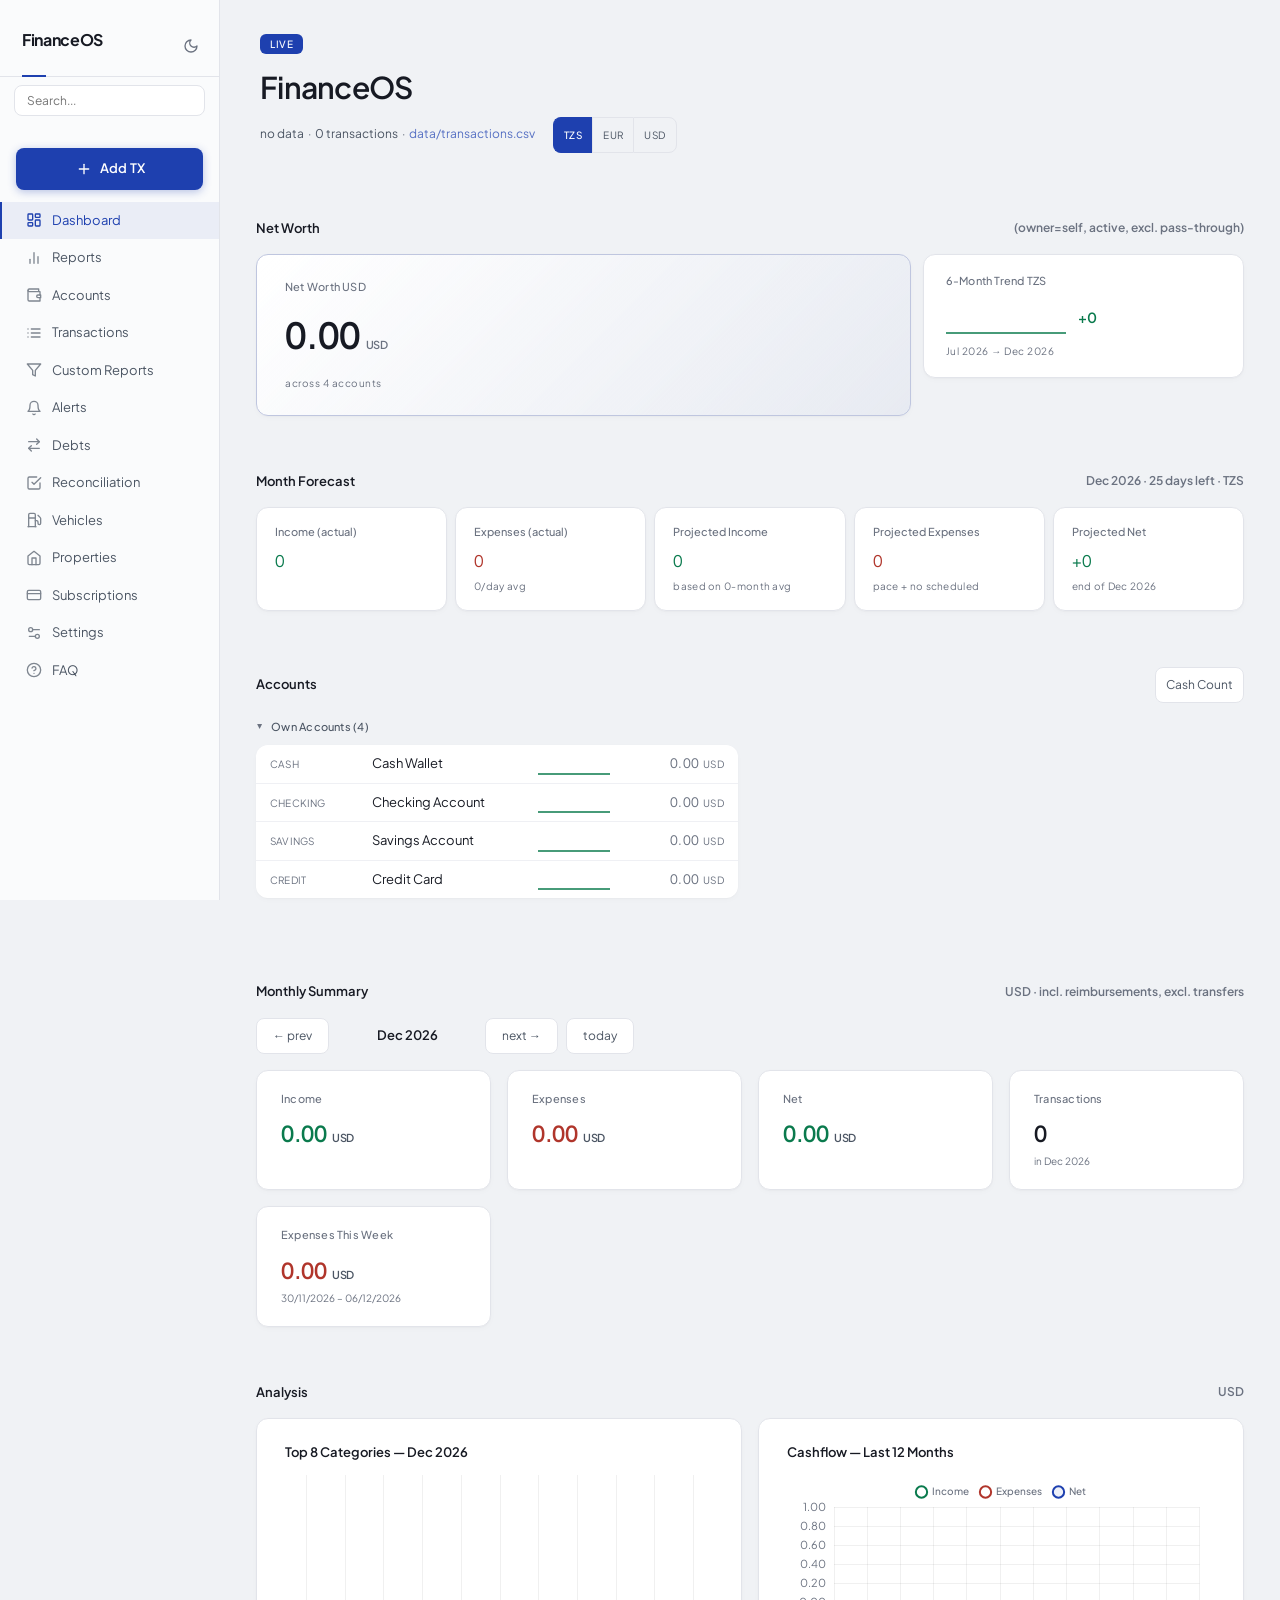
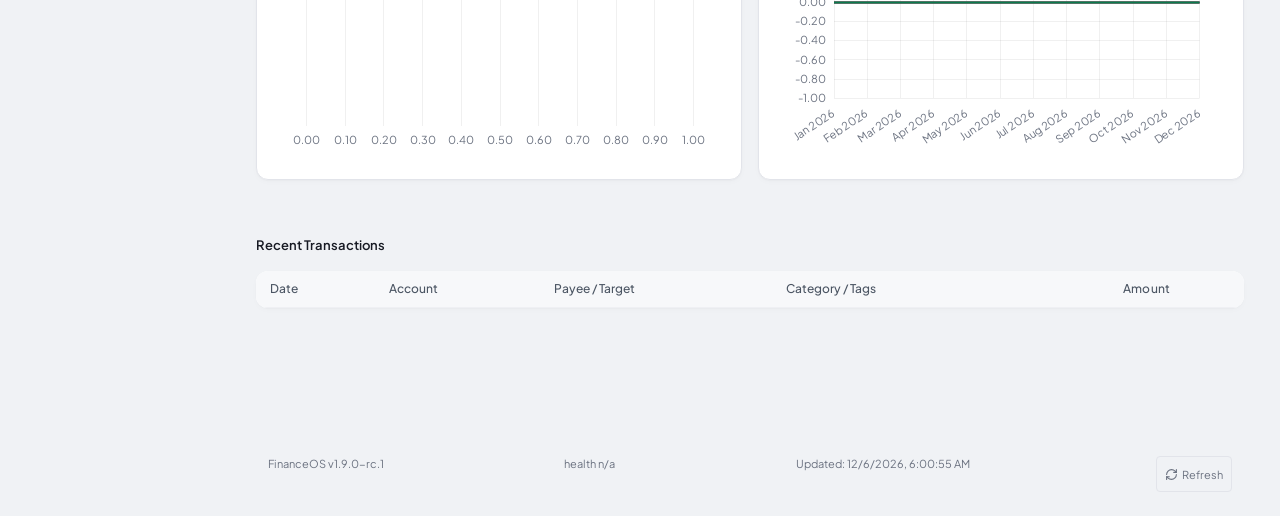
==== commit 91c50896: "release: v1.9.0-rc.1 — statement import, receipt splits, receipt matching, self-maintaining subscrip" ====
--- a/dashboard/index.html
+++ b/dashboard/index.html
@@ -269,7 +269,7 @@
   </div>
 
   <footer>
-    <span><span data-brand>FinanceOS</span> <span class="c-mut">v1.8.0-rc.1</span></span>
+    <span><span data-brand>FinanceOS</span> <span class="c-mut">v1.9.0-rc.1</span></span>
     <span id="footer-status"></span>
     <span id="footer-updated">—</span>
     <button id="refresh-btn" title="Refresh data (Shift+R)" data-i18n-title="footer.refresh_title" style="background:none;border:1px solid var(--border);border-radius:var(--radius-xs);padding:3px 8px;cursor:pointer;color:var(--muted);display:inline-flex;align-items:center;gap:4px;font-size:11px;font-family:inherit;margin-left:6px;transition:color 0.15s,border-color 0.15s;">
@@ -318,9 +318,11 @@
 <script defer src="pages-settings.js"></script>
 <script defer src="pages-settings-reports.js"></script>
 <script defer src="settings-auto-tags.js"></script>
+<script defer src="split-lines.js"></script>
 <script defer src="forms-add-tx.js"></script>
 <script defer src="vehicles.js"></script>
 <script defer src="properties.js"></script>
+<script defer src="cash-count.js"></script>
 <script defer src="subscriptions.js"></script>
 <script defer src="faq.js"></script>
 
--- a/dashboard/styles.css
+++ b/dashboard/styles.css
@@ -254,26 +254,11 @@
 
   main {
     padding: 28px 36px 60px;
-    max-width: 1400px;
-    /* Left-aligned (no margin: 0 auto) for consistency with .page-content
-       so Dashboard does not float in the middle on wide monitors. */
-  }
-
-  /* Wide-screen breakpoints: let content use more horizontal space on
-     large monitors while keeping comfortable reading width on mid-size
-     displays. Applies to both the Dashboard (<main>) and all other
-     pages (.page-content). */
-  @media (min-width: 1800px) {
-    main,
-    .page-content {
-      max-width: 1600px;
-    }
-  }
-  @media (min-width: 2200px) {
-    main,
-    .page-content {
-      max-width: 1800px;
-    }
+    max-width: 1560px;
+    margin-inline: auto;
+    width: 100%;
+    /* Centered at a fixed reading width — all sections share the same
+       right edge regardless of monitor size (design pass 2026-07-10). */
   }
 
   .section {
@@ -297,6 +282,9 @@
     display: grid;
     grid-template-columns: repeat(auto-fit, minmax(240px, 1fr));
     gap: 12px;
+    /* Cards keep their natural height — secondary currencies must not
+       inherit the hero card's height as empty whitespace */
+    align-items: start;
   }
   .networth-card {
     background: var(--surface);
@@ -317,6 +305,10 @@
     border-color: color-mix(in srgb, var(--accent) 18%, var(--border));
   }
   .networth-card.hero .nw-value { font-size: var(--fs-36); }
+  /* Non-hero currency cards render as compact tiles */
+  .networth-card:not(.hero) { padding: 18px 22px; }
+  .networth-card:not(.hero) .nw-value { font-size: var(--fs-22); }
+  .networth-card:not(.hero) .nw-breakdown { margin-top: 10px; }
   .nw-label { font-size: var(--fs-11); letter-spacing: 0.02em; text-transform: none; color: var(--muted); margin-bottom: 12px; font-weight: 500; }
   .nw-value {
     font-weight: 600;
@@ -366,6 +358,9 @@
   }
 
   /* Accounts */
+  /* Two-column accounts layout (Own | Custody+Archived), collapses on narrow viewports */
+  .accounts-columns { display: grid; grid-template-columns: 1fr 1fr; gap: 24px; align-items: start; }
+  @media (max-width: 980px) { .accounts-columns { grid-template-columns: 1fr; } }
   .accounts-group { margin-bottom: 28px; }
   /* When .accounts-group is a <details> element, hide the native disclosure
      marker — we render our own ▸ caret in summary that rotates on open */
@@ -603,7 +598,7 @@
     overflow: hidden;
   }
   .tx-table th, .tx-table td {
-    padding: 12px 16px;
+    padding: 9px 14px;
     text-align: left;
     font-size: var(--fs-13);
     border-bottom: 1px solid var(--border-soft);
@@ -620,6 +615,8 @@
   .tx-table tr { transition: background 0.15s; }
   .tx-table tr:hover td { background: var(--surface-2); }
   .tx-table .amt { text-align: right; font-variant-numeric: tabular-nums; letter-spacing: 0.02em; }
+  /* All monetary/date table cells align digits */
+  .tx-table .td-amount, .tx-table .td-eur, .tx-table .td-date { font-variant-numeric: tabular-nums; }
   .tx-table .amt.expense { color: var(--negative); }
   .tx-table .amt.income { color: var(--positive); }
   .tx-table .amt.transfer { color: var(--info); }
@@ -673,7 +670,7 @@
   }
   .bulk-edit-item {
     background: transparent; border: 0; padding: 6px 10px; text-align: left;
-    font-size: var(--fs-12); color: var(--text); cursor: pointer; border-radius: 4px;
+    font-size: var(--fs-12); color: var(--text); cursor: pointer; border-radius: var(--radius-xs);
   }
   .bulk-edit-item:hover { background: var(--accent); color: var(--bg); }
 
@@ -703,7 +700,7 @@
   }
   .skel-section { margin-bottom: 28px; }
   .skel-title {
-    height: 14px; width: 140px; border-radius: 4px; margin-bottom: 14px;
+    height: 14px; width: 140px; border-radius: var(--radius-xs); margin-bottom: 14px;
     background: linear-gradient(90deg, var(--surface-2) 25%, var(--surface-3) 50%, var(--surface-2) 75%);
     background-size: 800px 100%; animation: shimmer 1.5s infinite linear;
   }
@@ -715,7 +712,7 @@
   }
   .skel-card-wide { height: 200px; }
   .skel-line {
-    height: 12px; width: 100%; border-radius: 4px; margin-bottom: 10px;
+    height: 12px; width: 100%; border-radius: var(--radius-xs); margin-bottom: 10px;
     background: linear-gradient(90deg, var(--surface-2) 25%, var(--surface-3) 50%, var(--surface-2) 75%);
     background-size: 800px 100%; animation: shimmer 1.5s infinite linear;
   }
@@ -734,12 +731,12 @@
   .goal-bar-bg {
     height: 8px;
     background: var(--border);
-    border-radius: 4px;
+    border-radius: var(--radius-xs);
     overflow: hidden;
   }
   .goal-bar-fill {
     height: 100%;
-    border-radius: 4px;
+    border-radius: var(--radius-xs);
     transition: width 0.3s ease;
   }
   .goal-item {
@@ -968,6 +965,10 @@
     margin-bottom: 8px;
     position: relative;
     overflow: hidden;
+    /* Same cap as .page-content so title and content share one edge */
+    max-width: 1560px;
+    margin-inline: auto;
+    width: 100%;
   }
   .page-header h2 {
     font-size: var(--fs-26);
@@ -1000,7 +1001,9 @@
   }
   .page-content {
     padding: 28px 36px 60px;
-    max-width: 1400px;
+    max-width: 1560px;
+    margin-inline: auto;
+    width: 100%;
   }
   .report-cards {
     display: grid;
@@ -1078,11 +1081,19 @@
   }
   .report-toolbar {
     display: flex;
-    gap: 8px;
+    gap: 8px 12px;
     align-items: center;
     margin-bottom: 20px;
     flex-wrap: wrap;
   }
+  /* Pushes the following controls to the right edge of a toolbar row */
+  .toolbar-spacer { margin-left: auto; }
+  /* Stacked filter rows on the transactions page sit closer together */
+  .txp-toolbar { margin-bottom: 10px; }
+  .txp-payee { width: 200px; }
+  .txp-amt { width: 110px; }
+  .txp-tag-row { display: flex; flex-wrap: wrap; gap: 4px; align-items: center; margin-bottom: 16px; }
+  .txp-tag-chip { padding: 3px 10px; font-size: var(--fs-10); border-radius: var(--radius); }
   .report-toolbar select, .report-toolbar input {
     font-family: inherit;
     font-size: var(--fs-12);
@@ -1142,10 +1153,14 @@
   }
   .income-grid {
     display: grid;
-    grid-template-columns: repeat(auto-fill, minmax(180px, 1fr));
+    grid-template-columns: repeat(auto-fit, minmax(180px, 1fr));
     gap: 8px;
     margin-bottom: 24px;
   }
+  /* Multi-row month grids keep auto-fill so all rows share equal column widths */
+  .income-grid.ig-uniform { grid-template-columns: repeat(auto-fill, minmax(180px, 1fr)); }
+  /* Future months in yearly grids render dimmed, without the +x/-y subtext */
+  .income-cell.ic-future { opacity: 0.45; }
   .income-cell {
     background: var(--surface);
     border: 1px solid var(--border);
@@ -1458,6 +1473,36 @@
     border-color: color-mix(in srgb, var(--negative) 35%, var(--border));
     background: color-mix(in srgb, var(--negative) 9%, var(--surface));
   }
+
+  /* Receipt-split markers in the transactions table. The badge is the
+     Add-TX badge scaled down for a table cell; the bar is drawn in the
+     first cell's padding and only for rows that are visually adjacent
+     (pages-transactions.js decides that — under a non-date sort the
+     group is scattered and the bar is dropped). */
+  .grp-badge {
+    font-size: var(--fs-10);
+    padding: 1px 6px;
+    margin-left: 6px;
+  }
+  .grp-first td:first-child,
+  .grp-mid td:first-child,
+  .grp-last td:first-child { position: relative; }
+  .grp-first td:first-child::before,
+  .grp-mid td:first-child::before,
+  .grp-last td:first-child::before {
+    content: '';
+    position: absolute;
+    left: 2px;
+    width: 3px;
+    background: var(--accent);
+    border-radius: 2px;
+  }
+  /* -1px reaches across the cell's bottom border: an absolutely
+     positioned box is laid out against the padding box, so `bottom: 0`
+     stops short of the border and the bar breaks at every row seam. */
+  .grp-first td:first-child::before { top: 50%; bottom: -1px; }
+  .grp-mid td:first-child::before { top: 0; bottom: -1px; }
+  .grp-last td:first-child::before { top: 0; bottom: 50%; }
 
   .qe-chips {
     display: flex;
@@ -1918,6 +1963,21 @@
     padding-right: 8px;
   }
   .tx-table td.tx-actions .tx-edit-btn + .tx-edit-btn { margin-left: 2px; }
+  /* Sticky header on the transactions page. The base .tx-table clips with
+     overflow:hidden (for corner rounding), which breaks position:sticky —
+     so this page frees the overflow and rounds the corners manually. */
+  #page-transactions .tx-table { overflow: visible; }
+  #page-transactions .tx-table th { position: sticky; top: 0; z-index: 2; }
+  #page-transactions .tx-table th:first-child { border-top-left-radius: var(--radius); }
+  #page-transactions .tx-table th:last-child { border-top-right-radius: var(--radius); }
+  #page-transactions .tx-table tr:last-child td:first-child { border-bottom-left-radius: var(--radius); }
+  #page-transactions .tx-table tr:last-child td:last-child { border-bottom-right-radius: var(--radius); }
+
+  /* Row actions stay hidden until the row is hovered or focused; always visible on touch */
+  .tx-actions .tx-edit-btn { opacity: 0; transition: opacity 0.15s; }
+  .tx-table tr:hover .tx-actions .tx-edit-btn,
+  .tx-table tr:focus-within .tx-actions .tx-edit-btn { opacity: 1; }
+  @media (hover: none) { .tx-actions .tx-edit-btn { opacity: 1; } }
 
   /* TX note: shown below payee, clearly readable */
   .tx-note {
@@ -2000,7 +2060,7 @@
       background: var(--surface);
       color: var(--text);
       border: 1px solid var(--border);
-      border-radius: 8px;
+      border-radius: var(--radius-sm);
       appearance: none;
       -webkit-appearance: none;
       background-image: linear-gradient(45deg, transparent 50%, var(--muted) 50%),
@@ -2040,7 +2100,7 @@
       border: none;
       padding: 0;
       cursor: pointer;
-      border-radius: 8px;
+      border-radius: var(--radius-sm);
       min-height: 44px;
     }
     .mobile-topbar-burger:hover,
@@ -2157,7 +2217,7 @@
       color: var(--muted-soft);
       border-left: 3px solid transparent;
       border-bottom: none;
-      border-radius: 8px;
+      border-radius: var(--radius-sm);
       white-space: nowrap;
       position: relative;
       text-align: left;
@@ -2537,7 +2597,7 @@
       font-weight: 500;
       border: none;
       background: transparent;
-      border-radius: 8px;
+      border-radius: var(--radius-sm);
       min-height: 36px;
     }
     .atx-tabs button.active {
@@ -2806,6 +2866,13 @@
   .mt-16 { margin-top: 16px; }
   .mt-24 { margin-top: 24px; }
   .m-0 { margin: 0; }
+  /* Horizontal-scroll wrapper for wide tables (page body must never scroll). */
+  .tbl-wrap { overflow-x: auto; }
+  th.sortable { cursor: pointer; }
+
+  /* Subscriptions: fixed-height chart mounts (Chart.js with
+     maintainAspectRatio:false needs a sized parent). */
+  .sub-chart-box { position: relative; height: 220px; }
 
   /* Form controls — v2026-07-09.1 inline-style migration.
      Property sets mirror the exact inline patterns they replace,
@@ -2894,7 +2961,7 @@
   .busy-box {
     background: var(--surface);
     border: 1px solid var(--border);
-    border-radius: 12px;
+    border-radius: var(--radius);
     padding: 32px 40px;
     min-width: 240px;
     text-align: center;
@@ -2914,6 +2981,16 @@
     font-weight: 500;
   }
   @keyframes busy-spin { to { transform: rotate(360deg); } }
+
+  /* Cash Count modal (spec 2026-07-19) */
+  .btn-title-right { margin-left: auto; font-size: var(--fs-12); padding: 4px 10px; }
+  .cc-table-wrap { overflow-x: auto; }
+  .cc-table { width: 100%; border-collapse: collapse; font-size: var(--fs-12); }
+  .cc-table th, .cc-table td { padding: 6px 8px; border-bottom: 1px solid var(--border); text-align: right; }
+  .cc-table th.th-left, .cc-table td:first-child { text-align: left; }
+  .cc-table input { width: 110px; text-align: right; }
+  .cc-diff-neg { color: var(--negative); }
+  .cc-diff-pos { color: var(--positive); }
 
   /* ─── PDF Export Modal ────────────────────────────────────────
      Small options dialog shown before the browser's print dialog.
@@ -3502,7 +3579,7 @@
     padding: 16px;
     background: var(--card);
     border: 1px solid var(--border);
-    border-radius: 8px;
+    border-radius: var(--radius-sm);
     font-size: var(--fs-13);
   }
   .faq-toc-search {
@@ -3523,7 +3600,7 @@
     background: transparent;
     color: var(--muted);
     border: none;
-    border-radius: 4px;
+    border-radius: var(--radius-xs);
     font-size: var(--fs-11);
     font-weight: 600;
     font-family: inherit;
@@ -3567,7 +3644,7 @@
     color: var(--muted-soft);
     text-decoration: none;
     font-weight: 600;
-    border-radius: 4px;
+    border-radius: var(--radius-xs);
     border-left: 2px solid transparent;
   }
   .faq-toc-link:hover {
@@ -3985,7 +4062,7 @@
     gap: 6px;
     padding: 8px 14px;
     border: 1px solid var(--border);
-    border-radius: 8px;
+    border-radius: var(--radius-sm);
     background: var(--surface);
     color: inherit;
     cursor: pointer;
@@ -4074,7 +4151,7 @@
     color: var(--muted);
     cursor: pointer;
     padding: 2px 6px;
-    border-radius: 4px;
+    border-radius: var(--radius-xs);
     font-size: var(--fs-14);
     line-height: 1;
   }
@@ -4130,7 +4207,7 @@
     border: 1px solid var(--border);
     color: var(--fg);
     padding: 6px 12px;
-    border-radius: 4px;
+    border-radius: var(--radius-xs);
     cursor: pointer;
     font-size: var(--fs-11);
   }
@@ -4149,7 +4226,7 @@
     position: relative;
     aspect-ratio: 1 / 1;
     overflow: hidden;
-    border-radius: 4px;
+    border-radius: var(--radius-xs);
     background: var(--surface-2);
     border: 1px solid var(--border);
     cursor: pointer;
